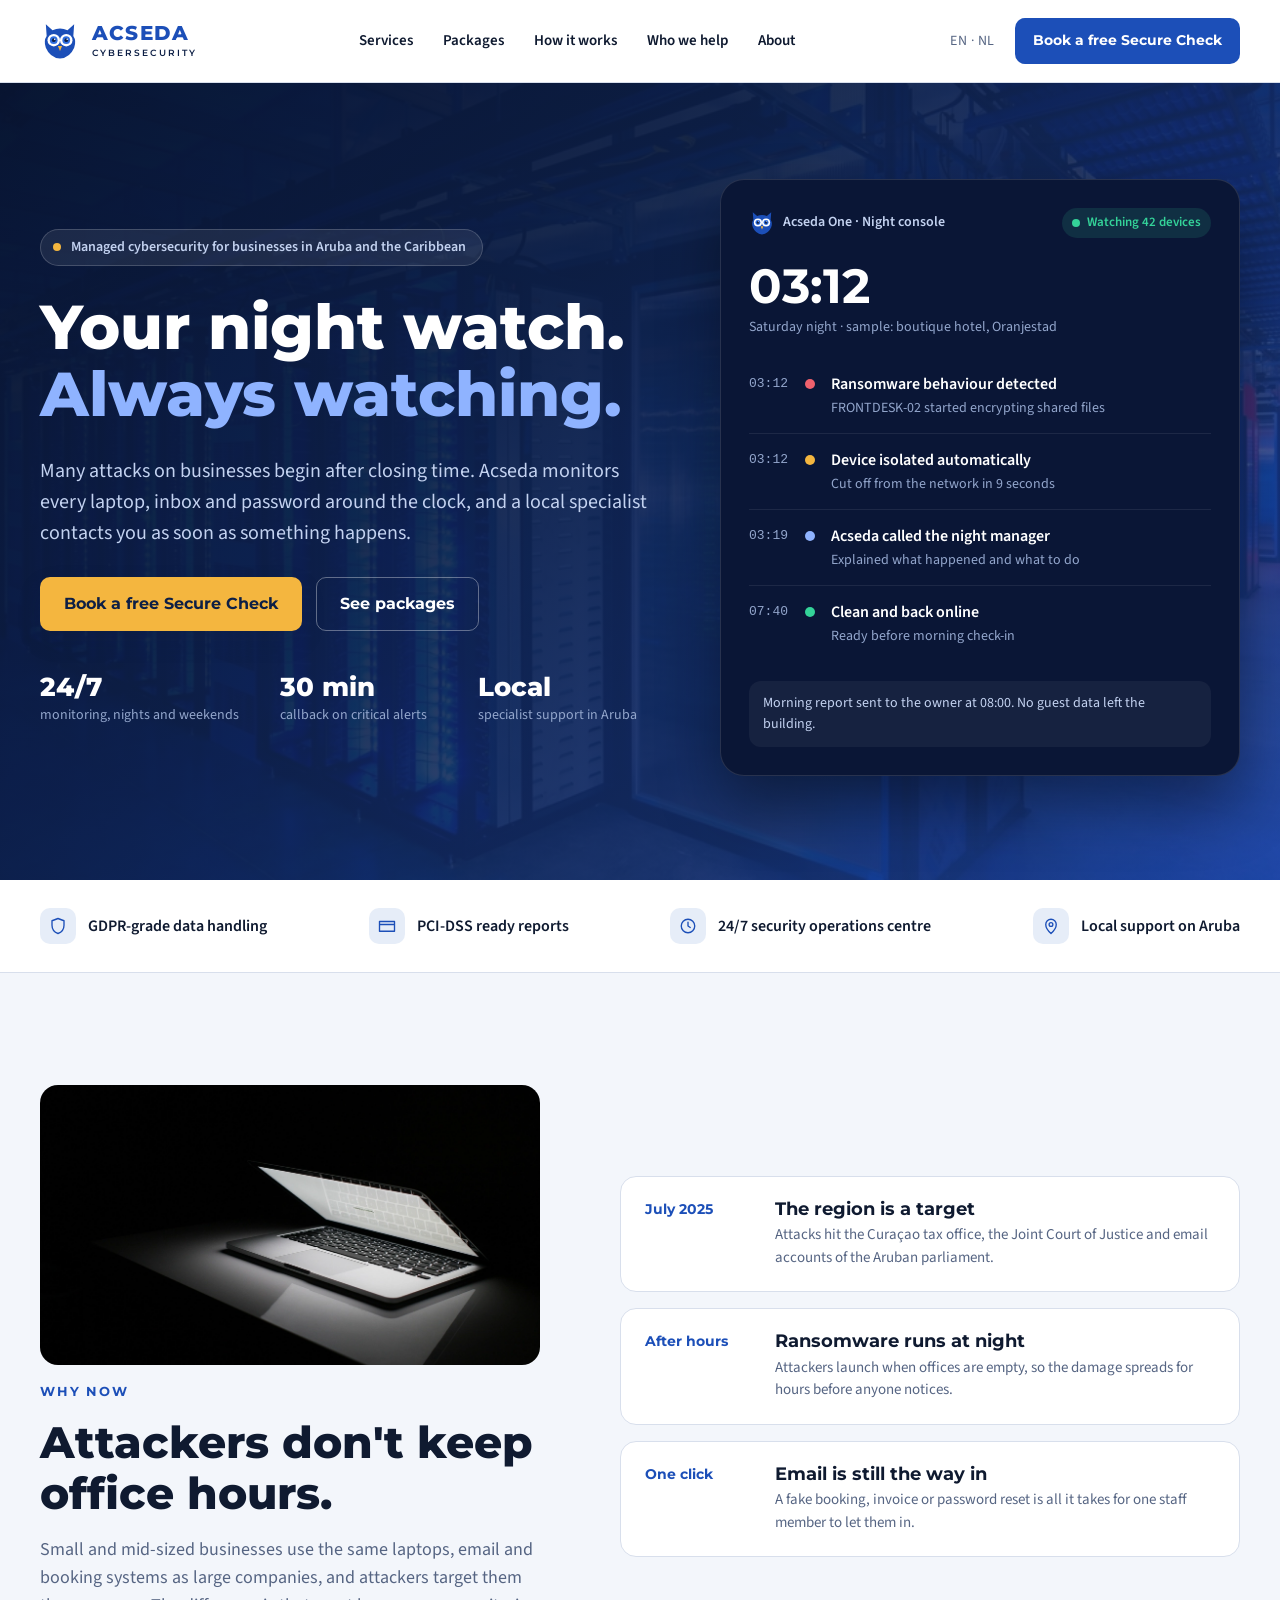
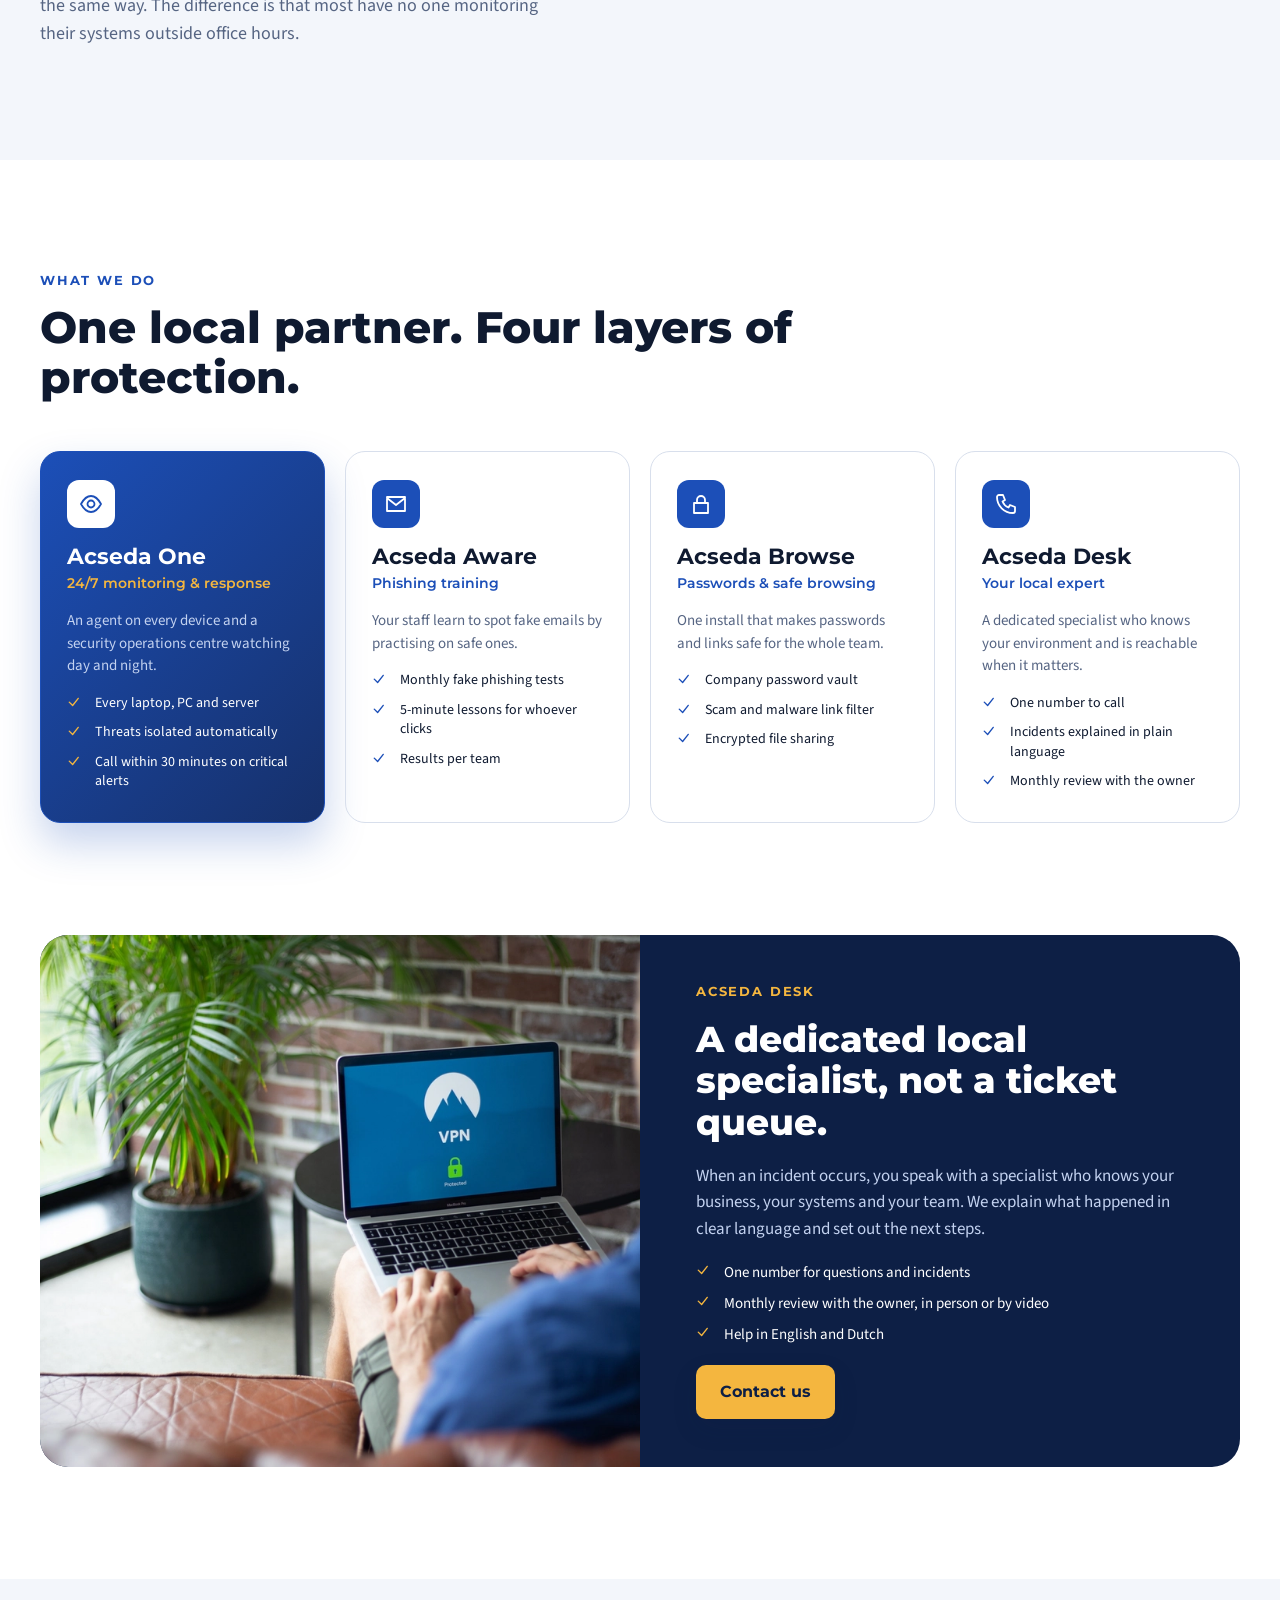
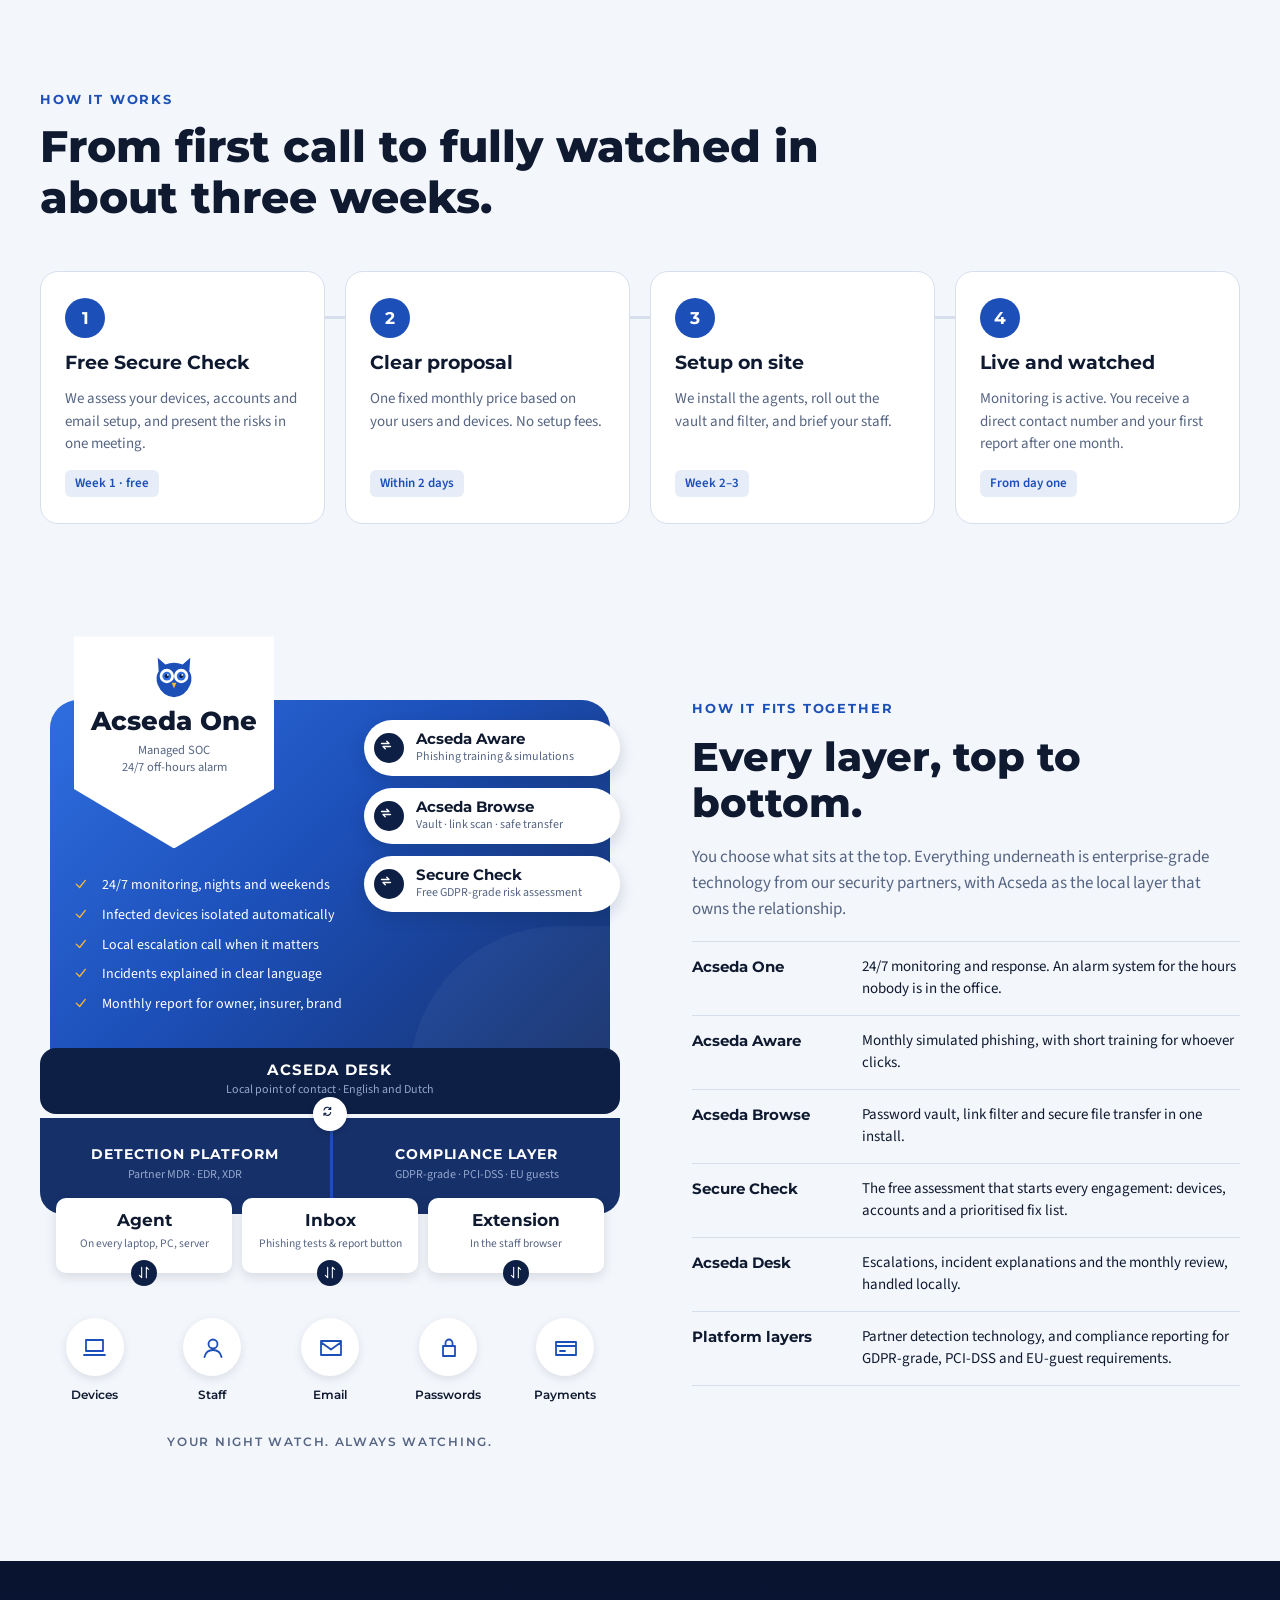
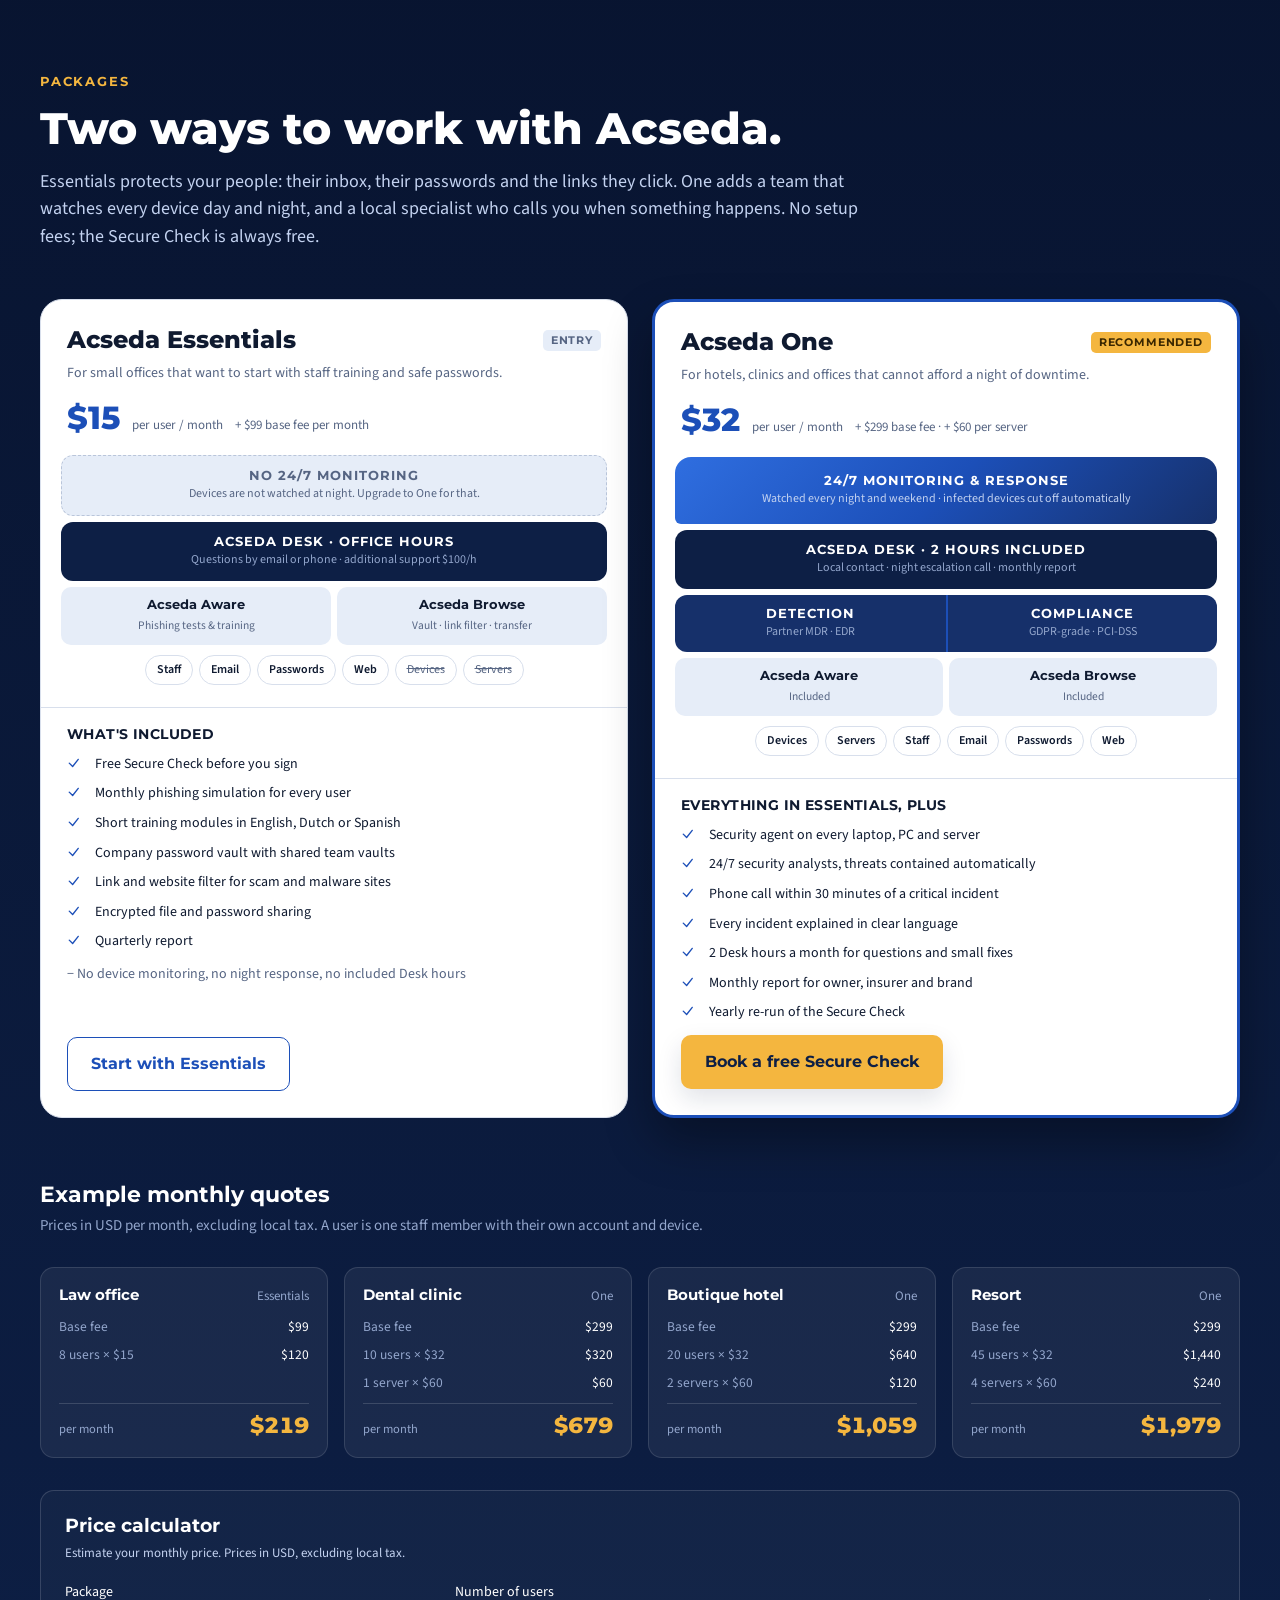
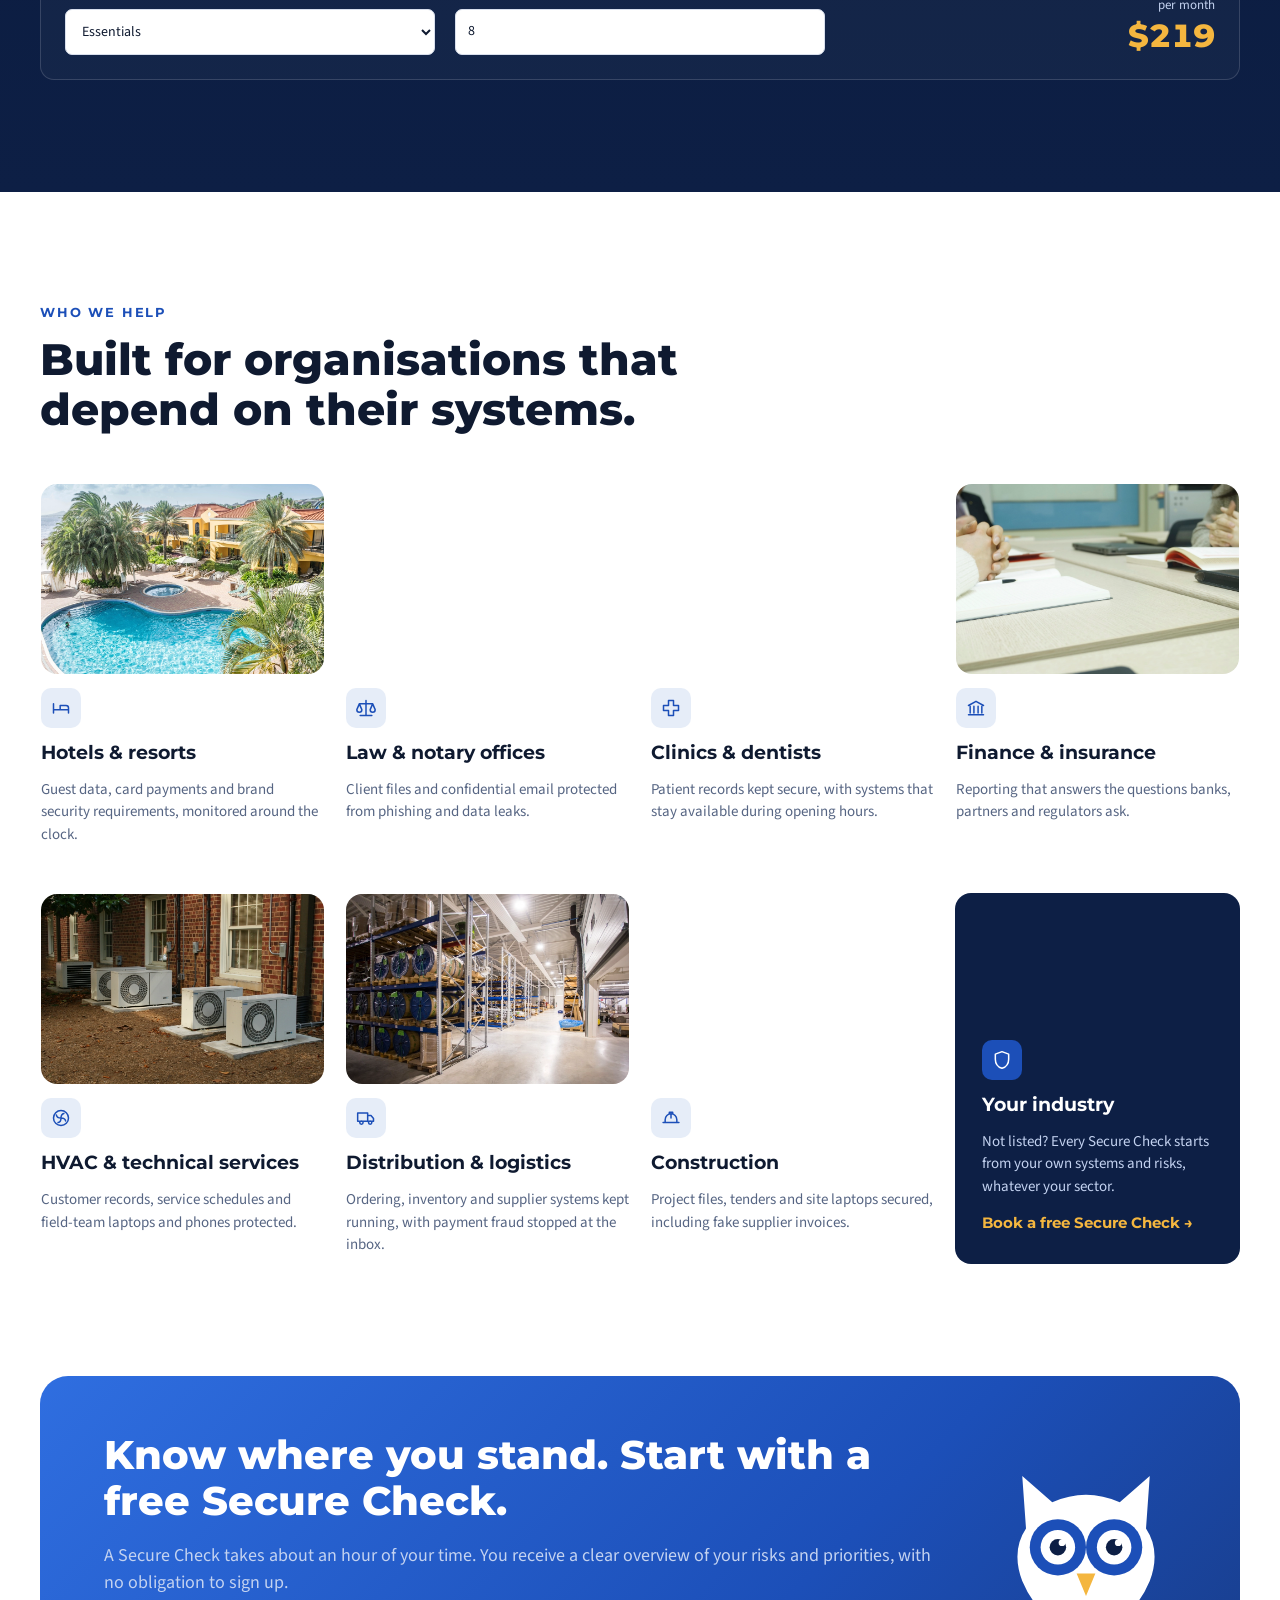
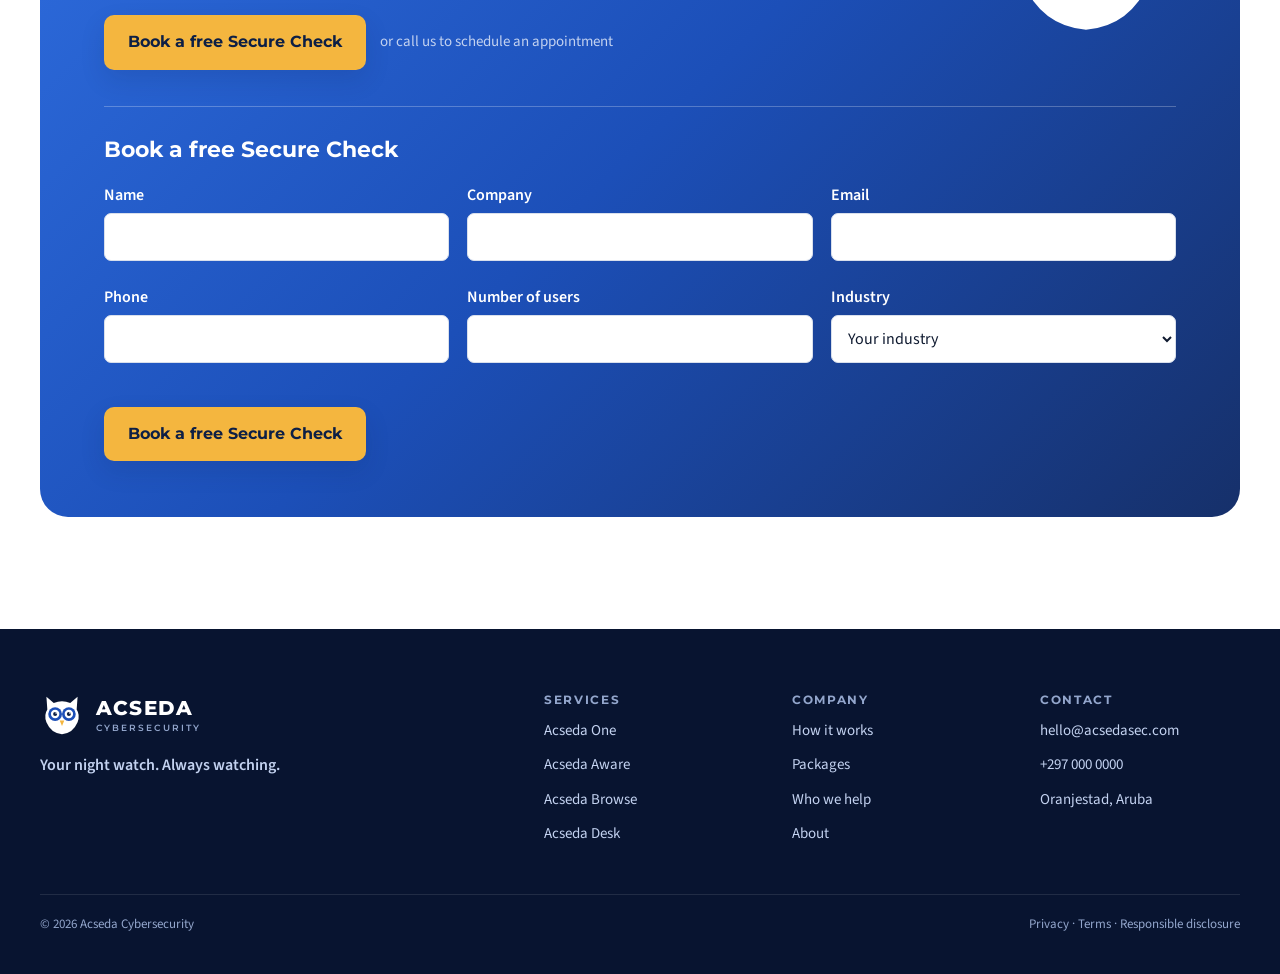
==== index.html @ a9b4935e "feat: Acseda Cybersecurity landing page Static, responsive landing page built from the FigCraft desi" ====
<!doctype html>
<html lang="en"><head><meta charset="utf-8"><meta name="viewport" content="width=device-width, initial-scale=1">
<title>Acseda Cybersecurity — Your night watch. Always watching.</title>
<meta name="description" content="Managed cybersecurity for businesses in Aruba and the Caribbean. 24/7 monitoring, local specialist support and a free Secure Check.">
<meta property="og:site_name" content="Acseda Cybersecurity"><meta property="og:type" content="website"><meta property="og:locale" content="en_US"><meta property="og:title" content="Acseda Cybersecurity — Your night watch. Always watching."><meta property="og:description" content="Managed cybersecurity for businesses in Aruba and the Caribbean. 24/7 monitoring, local specialist support and a free Secure Check."><meta property="og:image" content="assets/photos/server.jpg"><meta property="og:image:alt" content="Server room monitored around the clock by Acseda Cybersecurity"><meta name="theme-color" content="#0D1F45">
<link rel="icon" type="image/svg+xml" href="assets/favicon.svg"><link rel="preconnect" href="https://fonts.googleapis.com"><link rel="preconnect" href="https://fonts.gstatic.com" crossorigin><link href="https://fonts.googleapis.com/css2?family=Montserrat:wght@500;600;700;800&family=Source+Sans+3:wght@400;500;600;700&display=swap" rel="stylesheet"><link rel="stylesheet" href="css/styles.css"><script src="js/main.js" defer></script></head><body>
<a class="skip-link" href="#main">Skip to content</a>

<header class="site-header">
<div class="container nav-wrap"><a class="logo" href="#home" aria-label="Acseda Cybersecurity home"><svg class="owl " viewBox="0 0 48 48" width="48" height="48" aria-hidden="true"><path d="M7 4 15 11Q24 7 33 11L41 4 40 18Q44 24 41 32Q36 44 24 45Q12 44 7 32Q4 24 8 18Z" fill="#1C4FB8"/><g class="owl-eyes"><circle cx="16.5" cy="23" r="7.5" fill="#FFFFFF"/><circle cx="16.5" cy="23" r="4.6" fill="#2F6EE0"/><g class="pupil"><circle cx="16.5" cy="23" r="2.2" fill="#0D1F45"/><circle cx="17.6" cy="21.8" r=".9" fill="#FFFFFF"/></g><circle cx="31.5" cy="23" r="7.5" fill="#FFFFFF"/><circle cx="31.5" cy="23" r="4.6" fill="#2F6EE0"/><g class="pupil"><circle cx="31.5" cy="23" r="2.2" fill="#0D1F45"/><circle cx="32.6" cy="21.8" r=".9" fill="#FFFFFF"/></g></g><path d="M21.5 30 24 36 26.5 30Z" fill="#F4B63F"/></svg><span><strong>ACSEDA</strong><small>CYBERSECURITY</small></span></a><button class="menu-toggle" aria-expanded="false" aria-controls="navigation" aria-label="Open menu"><span></span><span></span><span></span></button>
<nav id="navigation" aria-label="Main navigation">
<div class="nav-links"><a href="#services">Services</a><a href="#packages">Packages</a><a href="#how-it-works">How it works</a><a href="#who-we-help">Who we help</a><a href="#about">About</a>
</div>
<div class="nav-actions"><span class="languages" aria-label="Languages: English and Dutch">EN · NL</span><a class="button primary" href="#contact">Book a free Secure Check</a>
</div>
</nav>
</div>
</header>
<main id="main">
<section id="home" class="hero">
<div class="hero-backdrop"><img src="assets/photos/server.jpg" alt="Server racks in a secure data centre" width="1440" height="800" fetchpriority="high" decoding="async">
</div>
<div class="container hero-grid">
<div class="hero-copy">
<p class="hero-pill entrance"><span class="status-dot"></span>Managed cybersecurity for businesses in Aruba and the Caribbean
</p>
<h1><span class="entrance">Your night watch.</span><span class="entrance">Always watching.</span>
</h1>
<p class="hero-description entrance">Many attacks on businesses begin after closing time. Acseda monitors every laptop, inbox and password around the clock, and a local specialist contacts you as soon as something happens.
</p>
<div class="hero-buttons entrance"><a class="button primary" href="#contact">Book a free Secure Check</a><a class="button outline" href="#packages">See packages</a>
</div>
<div class="hero-stats entrance">
<div><strong><span data-count="24">24</span>/7</strong><span>monitoring, nights and weekends</span>
</div>
<div><strong><span data-count="30">30</span> min</strong><span>callback on critical alerts</span>
</div>
<div><strong>Local</strong><span>specialist support in Aruba</span>
</div>
</div>
</div>
<aside class="night-console entrance" aria-label="Sample overnight security incident">
<div class="console-header"><span><svg class="owl cursor-owl" viewBox="0 0 48 48" width="48" height="48" aria-hidden="true"><path d="M7 4 15 11Q24 7 33 11L41 4 40 18Q44 24 41 32Q36 44 24 45Q12 44 7 32Q4 24 8 18Z" fill="#1C4FB8"/><g class="owl-eyes"><circle cx="16.5" cy="23" r="7.5" fill="#FFFFFF"/><circle cx="16.5" cy="23" r="4.6" fill="#2F6EE0"/><g class="pupil"><circle cx="16.5" cy="23" r="2.2" fill="#0D1F45"/><circle cx="17.6" cy="21.8" r=".9" fill="#FFFFFF"/></g><circle cx="31.5" cy="23" r="7.5" fill="#FFFFFF"/><circle cx="31.5" cy="23" r="4.6" fill="#2F6EE0"/><g class="pupil"><circle cx="31.5" cy="23" r="2.2" fill="#0D1F45"/><circle cx="32.6" cy="21.8" r=".9" fill="#FFFFFF"/></g></g><path d="M21.5 30 24 36 26.5 30Z" fill="#F4B63F"/></svg>Acseda One · Night console</span><span class="watch-status"><i class="status-dot"></i>Watching 42 devices</span>
</div>
<div class="console-clock">03:12
</div>
<p class="console-subtitle">Saturday night · sample: boutique hotel, Oranjestad
</p>
<ol class="timeline">
<li class="event" style="--event-color:#F0616D;--event-index:0"><time>03:12</time><span class="event-dot"></span>
<div><strong>Ransomware behaviour detected</strong>
<p>FRONTDESK-02 started encrypting shared files
</p>
</div>
</li>
<li class="event" style="--event-color:#F4B63F;--event-index:1"><time>03:12</time><span class="event-dot"></span>
<div><strong>Device isolated automatically</strong>
<p>Cut off from the network in 9 seconds
</p>
</div>
</li>
<li class="event" style="--event-color:#8FB3FF;--event-index:2"><time>03:19</time><span class="event-dot"></span>
<div><strong>Acseda called the night manager</strong>
<p>Explained what happened and what to do
</p>
</div>
</li>
<li class="event" style="--event-color:#34D399;--event-index:3"><time>07:40</time><span class="event-dot"></span>
<div><strong>Clean and back online</strong>
<p>Ready before morning check-in
</p>
</div>
</li>
</ol>
<p class="console-footer">Morning report sent to the owner at 08:00. No guest data left the building.
</p>
</aside>
</div>
</section>
<div class="trust-strip">
<div class="container trust-grid stagger">
<div class="reveal"><span class="icon"><svg viewBox="0 0 24 24" width="24" height="24" aria-hidden="true"><path d="M12 2 4 5v6c0 5 3.4 9.4 8 11 4.6-1.6 8-6 8-11V5Z" fill="none" stroke="currentColor" stroke-width="1.8" stroke-linecap="round" stroke-linejoin="round"/></svg></span><span>GDPR-grade data handling</span>
</div>
<div class="reveal"><span class="icon"><svg viewBox="0 0 24 24" width="24" height="24" aria-hidden="true"><path d="M2 6h20v13H2Z M2 10h20" fill="none" stroke="currentColor" stroke-width="1.8" stroke-linecap="round" stroke-linejoin="round"/></svg></span><span>PCI-DSS ready reports</span>
</div>
<div class="reveal"><span class="icon"><svg viewBox="0 0 24 24" width="24" height="24" aria-hidden="true"><path d="M12 3a9 9 0 1 0 0 18 9 9 0 1 0 0-18Z M12 7v5l3 2" fill="none" stroke="currentColor" stroke-width="1.8" stroke-linecap="round" stroke-linejoin="round"/></svg></span><span>24/7 security operations centre</span>
</div>
<div class="reveal"><span class="icon"><svg viewBox="0 0 24 24" width="24" height="24" aria-hidden="true"><path d="M12 22s7-6.3 7-12a7 7 0 0 0-14 0c0 5.7 7 12 7 12Z M12 7.5a2.5 2.5 0 1 0 0 5 2.5 2.5 0 1 0 0-5Z" fill="none" stroke="currentColor" stroke-width="1.8" stroke-linecap="round" stroke-linejoin="round"/></svg></span><span>Local support on Aruba</span>
</div>
</div>
</div>
<section id="about" class="section tinted">
<div class="container why-grid">
<div class="why-copy reveal"><img src="assets/photos/laptopdark.jpg" alt="An open laptop illuminated against a dark background" width="560" height="280" loading="lazy" decoding="async">
<header class="section-heading reveal">
<p class="eyebrow">Why now
</p>
<h2>Attackers don&#x27;t keep office hours.
</h2>
<p class="">Small and mid-sized businesses use the same laptops, email and booking systems as large companies, and attackers target them the same way. The difference is that most have no one monitoring their systems outside office hours.
</p>
</header>
</div>
<div class="why-cards stagger">
<article class="why-card reveal"><span>July 2025</span>
<div>
<h3>The region is a target
</h3>
<p class="">Attacks hit the Curaçao tax office, the Joint Court of Justice and email accounts of the Aruban parliament.
</p>
</div>
</article>
<article class="why-card reveal"><span>After hours</span>
<div>
<h3>Ransomware runs at night
</h3>
<p class="">Attackers launch when offices are empty, so the damage spreads for hours before anyone notices.
</p>
</div>
</article>
<article class="why-card reveal"><span>One click</span>
<div>
<h3>Email is still the way in
</h3>
<p class="">A fake booking, invoice or password reset is all it takes for one staff member to let them in.
</p>
</div>
</article>
</div>
</div>
</section>
<section id="services" class="section">
<div class="container">
<header class="section-heading reveal">
<p class="eyebrow">What we do
</p>
<h2>One local partner. Four layers of protection.
</h2>
</header>
<div class="service-grid stagger">
<article class="service-card interactive-card reveal featured"><span class="icon"><svg viewBox="0 0 24 24" width="24" height="24" aria-hidden="true"><path d="M2 12C5 6.5 8.5 4 12 4s7 2.5 10 8c-3 5.5-6.5 8-10 8S5 17.5 2 12Z M12 8.5a3.5 3.5 0 1 0 0 7 3.5 3.5 0 1 0 0-7Z" fill="none" stroke="currentColor" stroke-width="1.8" stroke-linecap="round" stroke-linejoin="round"/></svg></span>
<div>
<h3>Acseda One
</h3>
<h4>24/7 monitoring &amp; response
</h4>
</div>
<p class="">An agent on every device and a security operations centre watching day and night.
</p>
<ul class="checks">
<li><svg viewBox="0 0 24 24" width="24" height="24" aria-hidden="true"><path d="M3 9.5 7.5 14 15 4.5" fill="none" stroke="currentColor" stroke-width="1.8" stroke-linecap="round" stroke-linejoin="round"/></svg><span>Every laptop, PC and server</span>
</li>
<li><svg viewBox="0 0 24 24" width="24" height="24" aria-hidden="true"><path d="M3 9.5 7.5 14 15 4.5" fill="none" stroke="currentColor" stroke-width="1.8" stroke-linecap="round" stroke-linejoin="round"/></svg><span>Threats isolated automatically</span>
</li>
<li><svg viewBox="0 0 24 24" width="24" height="24" aria-hidden="true"><path d="M3 9.5 7.5 14 15 4.5" fill="none" stroke="currentColor" stroke-width="1.8" stroke-linecap="round" stroke-linejoin="round"/></svg><span>Call within 30 minutes on critical alerts</span>
</li>
</ul>
</article>
<article class="service-card interactive-card reveal "><span class="icon"><svg viewBox="0 0 24 24" width="24" height="24" aria-hidden="true"><path d="M3 5h18v14H3Z M3 6l9 7 9-7" fill="none" stroke="currentColor" stroke-width="1.8" stroke-linecap="round" stroke-linejoin="round"/></svg></span>
<div>
<h3>Acseda Aware
</h3>
<h4>Phishing training
</h4>
</div>
<p class="">Your staff learn to spot fake emails by practising on safe ones.
</p>
<ul class="checks">
<li><svg viewBox="0 0 24 24" width="24" height="24" aria-hidden="true"><path d="M3 9.5 7.5 14 15 4.5" fill="none" stroke="currentColor" stroke-width="1.8" stroke-linecap="round" stroke-linejoin="round"/></svg><span>Monthly fake phishing tests</span>
</li>
<li><svg viewBox="0 0 24 24" width="24" height="24" aria-hidden="true"><path d="M3 9.5 7.5 14 15 4.5" fill="none" stroke="currentColor" stroke-width="1.8" stroke-linecap="round" stroke-linejoin="round"/></svg><span>5-minute lessons for whoever clicks</span>
</li>
<li><svg viewBox="0 0 24 24" width="24" height="24" aria-hidden="true"><path d="M3 9.5 7.5 14 15 4.5" fill="none" stroke="currentColor" stroke-width="1.8" stroke-linecap="round" stroke-linejoin="round"/></svg><span>Results per team</span>
</li>
</ul>
</article>
<article class="service-card interactive-card reveal "><span class="icon"><svg viewBox="0 0 24 24" width="24" height="24" aria-hidden="true"><path d="M5 11h14v10H5Z M8 11V8a4 4 0 0 1 8 0v3" fill="none" stroke="currentColor" stroke-width="1.8" stroke-linecap="round" stroke-linejoin="round"/></svg></span>
<div>
<h3>Acseda Browse
</h3>
<h4>Passwords &amp; safe browsing
</h4>
</div>
<p class="">One install that makes passwords and links safe for the whole team.
</p>
<ul class="checks">
<li><svg viewBox="0 0 24 24" width="24" height="24" aria-hidden="true"><path d="M3 9.5 7.5 14 15 4.5" fill="none" stroke="currentColor" stroke-width="1.8" stroke-linecap="round" stroke-linejoin="round"/></svg><span>Company password vault</span>
</li>
<li><svg viewBox="0 0 24 24" width="24" height="24" aria-hidden="true"><path d="M3 9.5 7.5 14 15 4.5" fill="none" stroke="currentColor" stroke-width="1.8" stroke-linecap="round" stroke-linejoin="round"/></svg><span>Scam and malware link filter</span>
</li>
<li><svg viewBox="0 0 24 24" width="24" height="24" aria-hidden="true"><path d="M3 9.5 7.5 14 15 4.5" fill="none" stroke="currentColor" stroke-width="1.8" stroke-linecap="round" stroke-linejoin="round"/></svg><span>Encrypted file sharing</span>
</li>
</ul>
</article>
<article class="service-card interactive-card reveal "><span class="icon"><svg viewBox="0 0 24 24" width="24" height="24" aria-hidden="true"><path d="M5 3h4l2 5-2.5 1.5a11 11 0 0 0 6 6L16 13l5 2v4a2 2 0 0 1-2 2A16 16 0 0 1 3 5a2 2 0 0 1 2-2Z" fill="none" stroke="currentColor" stroke-width="1.8" stroke-linecap="round" stroke-linejoin="round"/></svg></span>
<div>
<h3>Acseda Desk
</h3>
<h4>Your local expert
</h4>
</div>
<p class="">A dedicated specialist who knows your environment and is reachable when it matters.
</p>
<ul class="checks">
<li><svg viewBox="0 0 24 24" width="24" height="24" aria-hidden="true"><path d="M3 9.5 7.5 14 15 4.5" fill="none" stroke="currentColor" stroke-width="1.8" stroke-linecap="round" stroke-linejoin="round"/></svg><span>One number to call</span>
</li>
<li><svg viewBox="0 0 24 24" width="24" height="24" aria-hidden="true"><path d="M3 9.5 7.5 14 15 4.5" fill="none" stroke="currentColor" stroke-width="1.8" stroke-linecap="round" stroke-linejoin="round"/></svg><span>Incidents explained in plain language</span>
</li>
<li><svg viewBox="0 0 24 24" width="24" height="24" aria-hidden="true"><path d="M3 9.5 7.5 14 15 4.5" fill="none" stroke="currentColor" stroke-width="1.8" stroke-linecap="round" stroke-linejoin="round"/></svg><span>Monthly review with the owner</span>
</li>
</ul>
</article>
</div>
</div>
</section>
<section class="desk-section">
<div class="container">
<div class="desk-card reveal"><img src="assets/photos/encrypt.jpg" alt="A specialist working on a laptop with an encrypted connection" width="600" height="480" loading="lazy" decoding="async">
<div class="desk-copy">
<header class="section-heading reveal">
<p class="eyebrow">Acseda Desk
</p>
<h2>A dedicated local specialist, not a ticket queue.
</h2>
<p class="">When an incident occurs, you speak with a specialist who knows your business, your systems and your team. We explain what happened in clear language and set out the next steps.
</p>
</header>
<ul class="checks">
<li><svg viewBox="0 0 24 24" width="24" height="24" aria-hidden="true"><path d="M3 9.5 7.5 14 15 4.5" fill="none" stroke="currentColor" stroke-width="1.8" stroke-linecap="round" stroke-linejoin="round"/></svg><span>One number for questions and incidents</span>
</li>
<li><svg viewBox="0 0 24 24" width="24" height="24" aria-hidden="true"><path d="M3 9.5 7.5 14 15 4.5" fill="none" stroke="currentColor" stroke-width="1.8" stroke-linecap="round" stroke-linejoin="round"/></svg><span>Monthly review with the owner, in person or by video</span>
</li>
<li><svg viewBox="0 0 24 24" width="24" height="24" aria-hidden="true"><path d="M3 9.5 7.5 14 15 4.5" fill="none" stroke="currentColor" stroke-width="1.8" stroke-linecap="round" stroke-linejoin="round"/></svg><span>Help in English and Dutch</span>
</li>
</ul><a class="button primary" href="#contact">Contact us</a>
</div>
</div>
</div>
</section>
<section id="how-it-works" class="section tinted">
<div class="container">
<header class="section-heading reveal">
<p class="eyebrow">How it works
</p>
<h2>From first call to fully watched in about three weeks.
</h2>
</header>
<div class="steps-wrap">
<div class="step-progress" aria-hidden="true"><span></span>
</div>
<ol class="steps stagger">
<li class="step reveal"><span class="step-number">1</span>
<h3>Free Secure Check
</h3>
<p class="">We assess your devices, accounts and email setup, and present the risks in one meeting.
</p><span class="step-when">Week 1  ·  free</span>
</li>
<li class="step reveal"><span class="step-number">2</span>
<h3>Clear proposal
</h3>
<p class="">One fixed monthly price based on your users and devices. No setup fees.
</p><span class="step-when">Within 2 days</span>
</li>
<li class="step reveal"><span class="step-number">3</span>
<h3>Setup on site
</h3>
<p class="">We install the agents, roll out the vault and filter, and brief your staff.
</p><span class="step-when">Week 2–3</span>
</li>
<li class="step reveal"><span class="step-number">4</span>
<h3>Live and watched
</h3>
<p class="">Monitoring is active. You receive a direct contact number and your first report after one month.
</p><span class="step-when">From day one</span>
</li>
</ol>
</div>
</div>
</section>
<section id="stack" class="section tinted stack-section">
<div class="container stack-grid">
<div class="stack reveal" aria-label="Acseda service stack diagram">
<div class="stack-one stack-part" data-layer="one" tabindex="0" style="--build:4">
<div class="shield"><svg class="owl " viewBox="0 0 48 48" width="48" height="48" aria-hidden="true"><path d="M7 4 15 11Q24 7 33 11L41 4 40 18Q44 24 41 32Q36 44 24 45Q12 44 7 32Q4 24 8 18Z" fill="#1C4FB8"/><g class="owl-eyes"><circle cx="16.5" cy="23" r="7.5" fill="#FFFFFF"/><circle cx="16.5" cy="23" r="4.6" fill="#2F6EE0"/><g class="pupil"><circle cx="16.5" cy="23" r="2.2" fill="#0D1F45"/><circle cx="17.6" cy="21.8" r=".9" fill="#FFFFFF"/></g><circle cx="31.5" cy="23" r="7.5" fill="#FFFFFF"/><circle cx="31.5" cy="23" r="4.6" fill="#2F6EE0"/><g class="pupil"><circle cx="31.5" cy="23" r="2.2" fill="#0D1F45"/><circle cx="32.6" cy="21.8" r=".9" fill="#FFFFFF"/></g></g><path d="M21.5 30 24 36 26.5 30Z" fill="#F4B63F"/></svg>
<h3>Acseda One
</h3>
<p>Managed SOC<br>24/7 off-hours alarm
</p>
</div>
<ul class="checks">
<li><svg viewBox="0 0 24 24" width="24" height="24" aria-hidden="true"><path d="M3 9.5 7.5 14 15 4.5" fill="none" stroke="currentColor" stroke-width="1.8" stroke-linecap="round" stroke-linejoin="round"/></svg><span>24/7 monitoring, nights and weekends</span>
</li>
<li><svg viewBox="0 0 24 24" width="24" height="24" aria-hidden="true"><path d="M3 9.5 7.5 14 15 4.5" fill="none" stroke="currentColor" stroke-width="1.8" stroke-linecap="round" stroke-linejoin="round"/></svg><span>Infected devices isolated automatically</span>
</li>
<li><svg viewBox="0 0 24 24" width="24" height="24" aria-hidden="true"><path d="M3 9.5 7.5 14 15 4.5" fill="none" stroke="currentColor" stroke-width="1.8" stroke-linecap="round" stroke-linejoin="round"/></svg><span>Local escalation call when it matters</span>
</li>
<li><svg viewBox="0 0 24 24" width="24" height="24" aria-hidden="true"><path d="M3 9.5 7.5 14 15 4.5" fill="none" stroke="currentColor" stroke-width="1.8" stroke-linecap="round" stroke-linejoin="round"/></svg><span>Incidents explained in clear language</span>
</li>
<li><svg viewBox="0 0 24 24" width="24" height="24" aria-hidden="true"><path d="M3 9.5 7.5 14 15 4.5" fill="none" stroke="currentColor" stroke-width="1.8" stroke-linecap="round" stroke-linejoin="round"/></svg><span>Monthly report for owner, insurer, brand</span>
</li>
</ul>
</div>
<div class="stack-pills">
<div class="stack-pill stack-part" tabindex="0" data-layer="aware" style="--build:5"><span class="link-icon"><svg viewBox="0 0 24 24" width="24" height="24" aria-hidden="true"><path d="M2 6h10l-3-3M14 10H4l3 3" fill="none" stroke="currentColor" stroke-width="1.8" stroke-linecap="round" stroke-linejoin="round"/></svg></span>
<div>
<h4>Acseda Aware
</h4>
<p>Phishing training &amp; simulations
</p>
</div>
</div>
<div class="stack-pill stack-part" tabindex="0" data-layer="browse" style="--build:6"><span class="link-icon"><svg viewBox="0 0 24 24" width="24" height="24" aria-hidden="true"><path d="M2 6h10l-3-3M14 10H4l3 3" fill="none" stroke="currentColor" stroke-width="1.8" stroke-linecap="round" stroke-linejoin="round"/></svg></span>
<div>
<h4>Acseda Browse
</h4>
<p>Vault · link scan · safe transfer
</p>
</div>
</div>
<div class="stack-pill stack-part" tabindex="0" data-layer="check" style="--build:7"><span class="link-icon"><svg viewBox="0 0 24 24" width="24" height="24" aria-hidden="true"><path d="M2 6h10l-3-3M14 10H4l3 3" fill="none" stroke="currentColor" stroke-width="1.8" stroke-linecap="round" stroke-linejoin="round"/></svg></span>
<div>
<h4>Secure Check
</h4>
<p>Free GDPR-grade risk assessment
</p>
</div>
</div>
</div>
<div class="stack-desk stack-part" tabindex="0" data-layer="desk" style="--build:3">
<h3>ACSEDA DESK
</h3>
<p>Local point of contact · English and Dutch
</p><span class="hub"><svg viewBox="0 0 24 24" width="24" height="24" aria-hidden="true"><path d="M3 6a5 5 0 0 1 9-2l1 1M13 10a5 5 0 0 1-9 2l-1-1M13 2v3h-3M3 14v-3h3" fill="none" stroke="currentColor" stroke-width="1.8" stroke-linecap="round" stroke-linejoin="round"/></svg></span>
</div>
<div class="stack-platform stack-part" tabindex="0" data-layer="platform" style="--build:2">
<div>
<h4>DETECTION PLATFORM
</h4>
<p>Partner MDR · EDR, XDR
</p>
</div>
<div>
<h4>COMPLIANCE LAYER
</h4>
<p>GDPR-grade · PCI-DSS · EU guests
</p>
</div>
</div>
<div class="sensors stack-part" style="--build:1">
<div class="sensor">
<h4>Agent
</h4>
<p>On every laptop, PC, server
</p><span class="sensor-arrow"><svg viewBox="0 0 24 24" width="24" height="24" aria-hidden="true"><path d="M8 2v18l-4-4M16 20V2l4 4" fill="none" stroke="currentColor" stroke-width="1.8" stroke-linecap="round" stroke-linejoin="round"/></svg></span>
</div>
<div class="sensor">
<h4>Inbox
</h4>
<p>Phishing tests &amp; report button
</p><span class="sensor-arrow"><svg viewBox="0 0 24 24" width="24" height="24" aria-hidden="true"><path d="M8 2v18l-4-4M16 20V2l4 4" fill="none" stroke="currentColor" stroke-width="1.8" stroke-linecap="round" stroke-linejoin="round"/></svg></span>
</div>
<div class="sensor">
<h4>Extension
</h4>
<p>In the staff browser
</p><span class="sensor-arrow"><svg viewBox="0 0 24 24" width="24" height="24" aria-hidden="true"><path d="M8 2v18l-4-4M16 20V2l4 4" fill="none" stroke="currentColor" stroke-width="1.8" stroke-linecap="round" stroke-linejoin="round"/></svg></span>
</div>
</div>
<div class="surfaces stack-part" style="--build:0">
<div><span><svg viewBox="0 0 24 24" width="24" height="24" aria-hidden="true"><path d="M3 5h17v11H3Z M1 20h21" fill="none" stroke="currentColor" stroke-width="1.8" stroke-linecap="round" stroke-linejoin="round"/></svg></span><b>Devices</b>
</div>
<div><span><svg viewBox="0 0 24 24" width="24" height="24" aria-hidden="true"><path d="M13 4.5a4.5 4.5 0 1 0 0 9 4.5 4.5 0 1 0 0-9Z M4.5 22c1-4.5 4.4-7 8.5-7s7.5 2.5 8.5 7" fill="none" stroke="currentColor" stroke-width="1.8" stroke-linecap="round" stroke-linejoin="round"/></svg></span><b>Staff</b>
</div>
<div><span><svg viewBox="0 0 24 24" width="24" height="24" aria-hidden="true"><path d="M3 6h20v14H3Z M4 8l9 6.5L22 8" fill="none" stroke="currentColor" stroke-width="1.8" stroke-linecap="round" stroke-linejoin="round"/></svg></span><b>Email</b>
</div>
<div><span><svg viewBox="0 0 24 24" width="24" height="24" aria-hidden="true"><path d="M7 11h12v10H7Z M9.5 11V8a3.5 3.5 0 0 1 7 0v3" fill="none" stroke="currentColor" stroke-width="1.8" stroke-linecap="round" stroke-linejoin="round"/></svg></span><b>Passwords</b>
</div>
<div><span><svg viewBox="0 0 24 24" width="24" height="24" aria-hidden="true"><path d="M3 7h20v13H3Z M3 11h20 M7 16h5" fill="none" stroke="currentColor" stroke-width="1.8" stroke-linecap="round" stroke-linejoin="round"/></svg></span><b>Payments</b>
</div>
</div>
<p class="stack-slogan">YOUR NIGHT WATCH. ALWAYS WATCHING.
</p>
</div>
<div class="legend">
<header class="section-heading reveal">
<p class="eyebrow">How it fits together
</p>
<h2>Every layer, top to bottom.
</h2>
<p class="">You choose what sits at the top. Everything underneath is enterprise-grade technology from our security partners, with Acseda as the local layer that owns the relationship.
</p>
</header>
<dl class="legend-rows">
<div tabindex="0" data-layer="one" class="legend-row reveal">
<dt>Acseda One
</dt>
<dd>24/7 monitoring and response. An alarm system for the hours nobody is in the office.
</dd>
</div>
<div tabindex="0" data-layer="aware" class="legend-row reveal">
<dt>Acseda Aware
</dt>
<dd>Monthly simulated phishing, with short training for whoever clicks.
</dd>
</div>
<div tabindex="0" data-layer="browse" class="legend-row reveal">
<dt>Acseda Browse
</dt>
<dd>Password vault, link filter and secure file transfer in one install.
</dd>
</div>
<div tabindex="0" data-layer="check" class="legend-row reveal">
<dt>Secure Check
</dt>
<dd>The free assessment that starts every engagement: devices, accounts and a prioritised fix list.
</dd>
</div>
<div tabindex="0" data-layer="desk" class="legend-row reveal">
<dt>Acseda Desk
</dt>
<dd>Escalations, incident explanations and the monthly review, handled locally.
</dd>
</div>
<div tabindex="0" data-layer="platform" class="legend-row reveal">
<dt>Platform layers
</dt>
<dd>Partner detection technology, and compliance reporting for GDPR-grade, PCI-DSS and EU-guest requirements.
</dd>
</div>
</dl>
</div>
</div>
</section>
<section id="packages" class="section packages">
<div class="container">
<header class="section-heading reveal">
<p class="eyebrow">Packages
</p>
<h2>Two ways to work with Acseda.
</h2>
<p class="">Essentials protects your people: their inbox, their passwords and the links they click. One adds a team that watches every device day and night, and a local specialist who calls you when something happens. No setup fees; the Secure Check is always free.
</p>
</header>
<div class="package-tabs" role="group" aria-label="Choose package"><button type="button" aria-pressed="true" data-package="essentials" aria-controls="package-essentials">Essentials</button><button type="button" aria-pressed="false" data-package="one" aria-controls="package-one">One</button>
</div>
<div class="package-grid stagger">
<article id="package-essentials" class="package-card interactive-card reveal " data-package-card="essentials">
<div class="package-head">
<div>
<h3>Acseda Essentials
</h3><span class="badge quiet">Entry</span>
</div>
<p class="">For small offices that want to start with staff training and safe passwords.
</p>
<div class="cost"><strong>$<span data-count="15">15</span></strong><span>per user / month</span><span>+ $99 base fee per month</span>
</div>
</div>
<div class="mini-stack">
<div class="lay off">
<h4>No 24/7 monitoring
</h4>
<p class="">Devices are not watched at night. Upgrade to One for that.
</p>
</div>
<div class="lay desk">
<h4>Acseda Desk · office hours
</h4>
<p class="">Questions by email or phone · additional support $100/h
</p>
</div>
<div class="mini-services">
<div><b>Acseda Aware</b><span>Phishing tests & training</span>
</div>
<div><b>Acseda Browse</b><span>Vault · link filter · transfer</span>
</div>
</div>
<div class="chips"><span class="chip ">Staff</span><span class="chip ">Email</span><span class="chip ">Passwords</span><span class="chip ">Web</span><span class="chip dim">Devices</span><span class="chip dim">Servers</span>
</div>
</div>
<div class="included">
<h4>WHAT'S INCLUDED
</h4>
<ul class="checks">
<li><svg viewBox="0 0 24 24" width="24" height="24" aria-hidden="true"><path d="M3 9.5 7.5 14 15 4.5" fill="none" stroke="currentColor" stroke-width="1.8" stroke-linecap="round" stroke-linejoin="round"/></svg><span>Free Secure Check before you sign</span>
</li>
<li><svg viewBox="0 0 24 24" width="24" height="24" aria-hidden="true"><path d="M3 9.5 7.5 14 15 4.5" fill="none" stroke="currentColor" stroke-width="1.8" stroke-linecap="round" stroke-linejoin="round"/></svg><span>Monthly phishing simulation for every user</span>
</li>
<li><svg viewBox="0 0 24 24" width="24" height="24" aria-hidden="true"><path d="M3 9.5 7.5 14 15 4.5" fill="none" stroke="currentColor" stroke-width="1.8" stroke-linecap="round" stroke-linejoin="round"/></svg><span>Short training modules in English, Dutch or Spanish</span>
</li>
<li><svg viewBox="0 0 24 24" width="24" height="24" aria-hidden="true"><path d="M3 9.5 7.5 14 15 4.5" fill="none" stroke="currentColor" stroke-width="1.8" stroke-linecap="round" stroke-linejoin="round"/></svg><span>Company password vault with shared team vaults</span>
</li>
<li><svg viewBox="0 0 24 24" width="24" height="24" aria-hidden="true"><path d="M3 9.5 7.5 14 15 4.5" fill="none" stroke="currentColor" stroke-width="1.8" stroke-linecap="round" stroke-linejoin="round"/></svg><span>Link and website filter for scam and malware sites</span>
</li>
<li><svg viewBox="0 0 24 24" width="24" height="24" aria-hidden="true"><path d="M3 9.5 7.5 14 15 4.5" fill="none" stroke="currentColor" stroke-width="1.8" stroke-linecap="round" stroke-linejoin="round"/></svg><span>Encrypted file and password sharing</span>
</li>
<li><svg viewBox="0 0 24 24" width="24" height="24" aria-hidden="true"><path d="M3 9.5 7.5 14 15 4.5" fill="none" stroke="currentColor" stroke-width="1.8" stroke-linecap="round" stroke-linejoin="round"/></svg><span>Quarterly report</span>
</li>
</ul>
<p class="excluded">− No device monitoring, no night response, no included Desk hours
</p><a class="button outline-blue" href="#contact">Start with Essentials</a>
</div>
</article>
<article id="package-one" class="package-card interactive-card reveal recommended" data-package-card="one">
<div class="package-head">
<div>
<h3>Acseda One
</h3><span class="badge ">Recommended</span>
</div>
<p class="">For hotels, clinics and offices that cannot afford a night of downtime.
</p>
<div class="cost"><strong>$<span data-count="32">32</span></strong><span>per user / month</span><span>+ $299 base fee  ·  + $60 per server</span>
</div>
</div>
<div class="mini-stack">
<div class="lay watch">
<h4>24/7 monitoring &amp; response
</h4>
<p class="">Watched every night and weekend · infected devices cut off automatically
</p>
</div>
<div class="lay desk">
<h4>Acseda Desk · 2 hours included
</h4>
<p class="">Local contact · night escalation call · monthly report
</p>
</div>
<div class="lay mini-platform">
<div>
<h4>DETECTION
</h4>
<p>Partner MDR · EDR
</p>
</div>
<div>
<h4>COMPLIANCE
</h4>
<p>GDPR-grade · PCI-DSS
</p>
</div>
</div>
<div class="mini-services">
<div><b>Acseda Aware</b><span>Included</span>
</div>
<div><b>Acseda Browse</b><span>Included</span>
</div>
</div>
<div class="chips"><span class="chip ">Devices</span><span class="chip ">Servers</span><span class="chip ">Staff</span><span class="chip ">Email</span><span class="chip ">Passwords</span><span class="chip ">Web</span>
</div>
</div>
<div class="included">
<h4>EVERYTHING IN ESSENTIALS, PLUS
</h4>
<ul class="checks">
<li><svg viewBox="0 0 24 24" width="24" height="24" aria-hidden="true"><path d="M3 9.5 7.5 14 15 4.5" fill="none" stroke="currentColor" stroke-width="1.8" stroke-linecap="round" stroke-linejoin="round"/></svg><span>Security agent on every laptop, PC and server</span>
</li>
<li><svg viewBox="0 0 24 24" width="24" height="24" aria-hidden="true"><path d="M3 9.5 7.5 14 15 4.5" fill="none" stroke="currentColor" stroke-width="1.8" stroke-linecap="round" stroke-linejoin="round"/></svg><span>24/7 security analysts, threats contained automatically</span>
</li>
<li><svg viewBox="0 0 24 24" width="24" height="24" aria-hidden="true"><path d="M3 9.5 7.5 14 15 4.5" fill="none" stroke="currentColor" stroke-width="1.8" stroke-linecap="round" stroke-linejoin="round"/></svg><span>Phone call within 30 minutes of a critical incident</span>
</li>
<li><svg viewBox="0 0 24 24" width="24" height="24" aria-hidden="true"><path d="M3 9.5 7.5 14 15 4.5" fill="none" stroke="currentColor" stroke-width="1.8" stroke-linecap="round" stroke-linejoin="round"/></svg><span>Every incident explained in clear language</span>
</li>
<li><svg viewBox="0 0 24 24" width="24" height="24" aria-hidden="true"><path d="M3 9.5 7.5 14 15 4.5" fill="none" stroke="currentColor" stroke-width="1.8" stroke-linecap="round" stroke-linejoin="round"/></svg><span>2 Desk hours a month for questions and small fixes</span>
</li>
<li><svg viewBox="0 0 24 24" width="24" height="24" aria-hidden="true"><path d="M3 9.5 7.5 14 15 4.5" fill="none" stroke="currentColor" stroke-width="1.8" stroke-linecap="round" stroke-linejoin="round"/></svg><span>Monthly report for owner, insurer and brand</span>
</li>
<li><svg viewBox="0 0 24 24" width="24" height="24" aria-hidden="true"><path d="M3 9.5 7.5 14 15 4.5" fill="none" stroke="currentColor" stroke-width="1.8" stroke-linecap="round" stroke-linejoin="round"/></svg><span>Yearly re-run of the Secure Check</span>
</li>
</ul><a class="button primary" href="#contact">Book a free Secure Check</a>
</div>
</article>
</div>
<header class="quotes-heading reveal">
<h3>Example monthly quotes
</h3>
<p class="">Prices in USD per month, excluding local tax. A user is one staff member with their own account and device.
</p>
</header>
<div class="quotes-grid stagger">
<article class="quote-card interactive-card reveal">
<header>
<h4>Law office
</h4><span>Essentials</span>
</header>
<dl>
<div>
<dt>Base fee
</dt>
<dd>$99
</dd>
</div>
<div>
<dt>8 users × $15
</dt>
<dd>$120
</dd>
</div>
</dl>
<div class="quote-total"><span>per month</span><strong>$<span data-count="219">219</span></strong>
</div>
</article>
<article class="quote-card interactive-card reveal">
<header>
<h4>Dental clinic
</h4><span>One</span>
</header>
<dl>
<div>
<dt>Base fee
</dt>
<dd>$299
</dd>
</div>
<div>
<dt>10 users × $32
</dt>
<dd>$320
</dd>
</div>
<div>
<dt>1 server × $60
</dt>
<dd>$60
</dd>
</div>
</dl>
<div class="quote-total"><span>per month</span><strong>$<span data-count="679">679</span></strong>
</div>
</article>
<article class="quote-card interactive-card reveal">
<header>
<h4>Boutique hotel
</h4><span>One</span>
</header>
<dl>
<div>
<dt>Base fee
</dt>
<dd>$299
</dd>
</div>
<div>
<dt>20 users × $32
</dt>
<dd>$640
</dd>
</div>
<div>
<dt>2 servers × $60
</dt>
<dd>$120
</dd>
</div>
</dl>
<div class="quote-total"><span>per month</span><strong>$<span data-count="1059">1,059</span></strong>
</div>
</article>
<article class="quote-card interactive-card reveal">
<header>
<h4>Resort
</h4><span>One</span>
</header>
<dl>
<div>
<dt>Base fee
</dt>
<dd>$299
</dd>
</div>
<div>
<dt>45 users × $32
</dt>
<dd>$1,440
</dd>
</div>
<div>
<dt>4 servers × $60
</dt>
<dd>$240
</dd>
</div>
</dl>
<div class="quote-total"><span>per month</span><strong>$<span data-count="1979">1,979</span></strong>
</div>
</article>
</div>
<div class="calculator reveal" hidden>
<h3>Price calculator
</h3>
<p>Estimate your monthly price. Prices in USD, excluding local tax.
</p>
<div class="calculator-grid"><label>Package<select id="calc-package"><option value="essentials">Essentials</option><option value="one">One</option></select></label><label>Number of users<input id="calc-users" type="number" min="1" max="100000" value="8" step="1" inputmode="numeric"></label><label id="calc-servers-label" hidden>Number of servers<input id="calc-servers" type="number" min="0" max="100000" value="0" step="1" inputmode="numeric" disabled></label>
<div class="calculator-total"><span>per month</span><output id="calc-total" aria-live="polite" aria-atomic="true">$219</output>
</div>
</div>
</div>
</div>
</section>
<section id="who-we-help" class="section">
<div class="container">
<header class="section-heading reveal">
<p class="eyebrow">Who we help
</p>
<h2>Built for organisations that depend on their systems.
</h2>
</header>
<div class="industry-grid stagger">
<article class="industry-card interactive-card reveal">
<div class="industry-photo"><img src="assets/photos/curacao.jpg" alt="Pool and tropical gardens at a Caribbean resort" width="280" height="190" loading="lazy" decoding="async">
</div><span class="icon"><svg viewBox="0 0 24 24" width="24" height="24" aria-hidden="true"><path d="M3 18V7 M3 14h18v4 M21 14v-2a3 3 0 0 0-3-3h-7v5" fill="none" stroke="currentColor" stroke-width="1.8" stroke-linecap="round" stroke-linejoin="round"/></svg></span>
<h3>Hotels &amp; resorts
</h3>
<p class="">Guest data, card payments and brand security requirements, monitored around the clock.
</p>
</article>
<article class="industry-card interactive-card reveal">
<div class="industry-photo"><img src="assets/photos/handshake.jpg" alt="A meeting with a legal adviser" width="280" height="190" loading="lazy" decoding="async">
</div><span class="icon"><svg viewBox="0 0 24 24" width="24" height="24" aria-hidden="true"><path d="M12 3v18 M5 21h14 M4 7h16 M4 7l-3 7a3 3 0 0 0 6 0Z M20 7l-3 7a3 3 0 0 0 6 0Z" fill="none" stroke="currentColor" stroke-width="1.8" stroke-linecap="round" stroke-linejoin="round"/></svg></span>
<h3>Law &amp; notary offices
</h3>
<p class="">Client files and confidential email protected from phishing and data leaks.
</p>
</article>
<article class="industry-card interactive-card reveal">
<div class="industry-photo"><img src="assets/photos/clinic4.jpg" alt="Equipment in a dental clinic" width="280" height="190" loading="lazy" decoding="async">
</div><span class="icon"><svg viewBox="0 0 24 24" width="24" height="24" aria-hidden="true"><path d="M9 3h6v6h6v6h-6v6H9v-6H3V9h6Z" fill="none" stroke="currentColor" stroke-width="1.8" stroke-linecap="round" stroke-linejoin="round"/></svg></span>
<h3>Clinics &amp; dentists
</h3>
<p class="">Patient records kept secure, with systems that stay available during opening hours.
</p>
</article>
<article class="industry-card interactive-card reveal">
<div class="industry-photo"><img src="assets/photos/meeting.jpg" alt="Financial documents on a meeting table" width="280" height="190" loading="lazy" decoding="async">
</div><span class="icon"><svg viewBox="0 0 24 24" width="24" height="24" aria-hidden="true"><path d="M3 9 12 4l9 5 M5 10v8 M9.5 10v8 M14.5 10v8 M19 10v8 M3 20h18" fill="none" stroke="currentColor" stroke-width="1.8" stroke-linecap="round" stroke-linejoin="round"/></svg></span>
<h3>Finance &amp; insurance
</h3>
<p class="">Reporting that answers the questions banks, partners and regulators ask.
</p>
</article>
<article class="industry-card interactive-card reveal">
<div class="industry-photo"><img src="assets/photos/hvac.jpg" alt="Air conditioning units outside a building" width="280" height="190" loading="lazy" decoding="async">
</div><span class="icon"><svg viewBox="0 0 24 24" width="24" height="24" aria-hidden="true"><path d="M12 3a9 9 0 1 0 0 18 9 9 0 1 0 0-18Z M12 12c0-3 .8-5 3.5-5.5 M12 12c3 0 5 .8 5.5 3.5 M12 12c0 3-.8 5-3.5 5.5 M12 12c-3 0-5-.8-5.5-3.5" fill="none" stroke="currentColor" stroke-width="1.8" stroke-linecap="round" stroke-linejoin="round"/></svg></span>
<h3>HVAC &amp; technical services
</h3>
<p class="">Customer records, service schedules and field-team laptops and phones protected.
</p>
</article>
<article class="industry-card interactive-card reveal">
<div class="industry-photo"><img src="assets/photos/distribution.jpg" alt="Shelving and stock in a distribution warehouse" width="280" height="190" loading="lazy" decoding="async">
</div><span class="icon"><svg viewBox="0 0 24 24" width="24" height="24" aria-hidden="true"><path d="M2 6h12v10H2Z M14 9h4l3 3.5V16h-7 M6.5 19.5a2 2 0 1 0 0-4 2 2 0 1 0 0 4Z M17 19.5a2 2 0 1 0 0-4 2 2 0 1 0 0 4Z" fill="none" stroke="currentColor" stroke-width="1.8" stroke-linecap="round" stroke-linejoin="round"/></svg></span>
<h3>Distribution &amp; logistics
</h3>
<p class="">Ordering, inventory and supplier systems kept running, with payment fraud stopped at the inbox.
</p>
</article>
<article class="industry-card interactive-card reveal">
<div class="industry-photo"><img src="assets/photos/construction.jpg" alt="Construction equipment at a building site" width="280" height="190" loading="lazy" decoding="async">
</div><span class="icon"><svg viewBox="0 0 24 24" width="24" height="24" aria-hidden="true"><path d="M2.5 17.5h19 M5 17.5V14a7 7 0 0 1 14 0v3.5 M10 7.2V5h4v2.2 M12 7v5" fill="none" stroke="currentColor" stroke-width="1.8" stroke-linecap="round" stroke-linejoin="round"/></svg></span>
<h3>Construction
</h3>
<p class="">Project files, tenders and site laptops secured, including fake supplier invoices.
</p>
</article>
<article class="industry-card industry-other interactive-card reveal"><span class="icon"><svg viewBox="0 0 24 24" width="24" height="24" aria-hidden="true"><path d="M12 2 4 5v6c0 5 3.4 9.4 8 11 4.6-1.6 8-6 8-11V5Z" fill="none" stroke="currentColor" stroke-width="1.8" stroke-linecap="round" stroke-linejoin="round"/></svg></span>
<h3>Your industry
</h3>
<p class="">Not listed? Every Secure Check starts from your own systems and risks, whatever your sector.
</p><a href="#contact">Book a free Secure Check <span aria-hidden="true">→</span></a>
</article>
</div>
</div>
</section>
<section id="contact" class="contact-section">
<div class="container">
<div class="contact-band reveal">
<div class="contact-intro">
<div>
<h2>Know where you stand. Start with a free Secure Check.
</h2>
<p class="">A Secure Check takes about an hour of your time. You receive a clear overview of your risks and priorities, with no obligation to sign up.
</p>
<div class="contact-actions"><a class="button primary" href="#contact">Book a free Secure Check</a><span>or <a href="tel:+2970000000">call us to schedule an appointment</a></span>
</div>
</div><svg class="owl cursor-owl" viewBox="0 0 48 48" width="48" height="48" aria-hidden="true"><path d="M7 4 15 11Q24 7 33 11L41 4 40 18Q44 24 41 32Q36 44 24 45Q12 44 7 32Q4 24 8 18Z" fill="#FFFFFF"/><g class="owl-eyes"><circle cx="16.5" cy="23" r="7.5" fill="#1C4FB8"/><circle cx="16.5" cy="23" r="4.6" fill="#FFFFFF"/><g class="pupil"><circle cx="16.5" cy="23" r="2.2" fill="#0D1F45"/><circle cx="17.6" cy="21.8" r=".9" fill="#FFFFFF"/></g><circle cx="31.5" cy="23" r="7.5" fill="#1C4FB8"/><circle cx="31.5" cy="23" r="4.6" fill="#FFFFFF"/><g class="pupil"><circle cx="31.5" cy="23" r="2.2" fill="#0D1F45"/><circle cx="32.6" cy="21.8" r=".9" fill="#FFFFFF"/></g></g><path d="M21.5 30 24 36 26.5 30Z" fill="#F4B63F"/></svg>
</div>
<form id="secure-check" class="contact-form" novalidate>
<h3>Book a free Secure Check
</h3>
<div class="form-grid">
<div class="field"><label for="contact-name">Name</label><input id="contact-name" name="name" type="text" autocomplete="name" required aria-describedby="error-name"><span class="field-error" id="error-name"></span>
</div>
<div class="field"><label for="contact-company">Company</label><input id="contact-company" name="company" type="text" autocomplete="organization" required aria-describedby="error-company"><span class="field-error" id="error-company"></span>
</div>
<div class="field"><label for="contact-email">Email</label><input id="contact-email" name="email" type="email" autocomplete="email" required aria-describedby="error-email"><span class="field-error" id="error-email"></span>
</div>
<div class="field"><label for="contact-phone">Phone</label><input id="contact-phone" name="phone" type="tel" autocomplete="tel" required aria-describedby="error-phone"><span class="field-error" id="error-phone"></span>
</div>
<div class="field"><label for="contact-users">Number of users</label><input id="contact-users" name="users" type="number" min="1" max="100000" step="1" inputmode="numeric" required aria-describedby="error-users"><span class="field-error" id="error-users"></span>
</div>
<div class="field"><label for="contact-industry">Industry</label><select id="contact-industry" name="industry" required aria-describedby="error-industry"><option value="">Your industry</option><option>Hotels &amp; resorts</option><option>Law &amp; notary offices</option><option>Clinics &amp; dentists</option><option>Finance &amp; insurance</option><option>HVAC &amp; technical services</option><option>Distribution &amp; logistics</option><option>Construction</option><option>Your industry</option></select><span class="field-error" id="error-industry"></span>
</div>
</div>
<p id="form-status" role="status" tabindex="-1">
</p><button class="button primary" type="submit" disabled>Book a free Secure Check</button><noscript>
<p>hello@acsedasec.com · +297 000 0000
</p></noscript>
</form>
</div>
</div>
</section>
</main>
<footer class="site-footer">
<div class="container">
<div class="footer-grid stagger">
<div class="reveal"><a class="logo" href="#home" aria-label="Acseda Cybersecurity home"><svg class="owl " viewBox="0 0 48 48" width="48" height="48" aria-hidden="true"><path d="M7 4 15 11Q24 7 33 11L41 4 40 18Q44 24 41 32Q36 44 24 45Q12 44 7 32Q4 24 8 18Z" fill="#FFFFFF"/><g class="owl-eyes"><circle cx="16.5" cy="23" r="7.5" fill="#1C4FB8"/><circle cx="16.5" cy="23" r="4.6" fill="#FFFFFF"/><g class="pupil"><circle cx="16.5" cy="23" r="2.2" fill="#0D1F45"/><circle cx="17.6" cy="21.8" r=".9" fill="#FFFFFF"/></g><circle cx="31.5" cy="23" r="7.5" fill="#1C4FB8"/><circle cx="31.5" cy="23" r="4.6" fill="#FFFFFF"/><g class="pupil"><circle cx="31.5" cy="23" r="2.2" fill="#0D1F45"/><circle cx="32.6" cy="21.8" r=".9" fill="#FFFFFF"/></g></g><path d="M21.5 30 24 36 26.5 30Z" fill="#F4B63F"/></svg><span><strong>ACSEDA</strong><small>CYBERSECURITY</small></span></a>
<p class="">Your night watch. Always watching.
</p>
</div>
<div class="reveal">
<h3>Services
</h3><a href="#services">Acseda One</a><a href="#services">Acseda Aware</a><a href="#services">Acseda Browse</a><a href="#services">Acseda Desk</a>
</div>
<div class="reveal">
<h3>Company
</h3><a href="#how-it-works">How it works</a><a href="#packages">Packages</a><a href="#who-we-help">Who we help</a><a href="#about">About</a>
</div>
<div class="reveal">
<h3>Contact
</h3><a href="mailto:hello@acsedasec.com">hello@acsedasec.com</a><a href="tel:+2970000000">+297 000 0000</a>
<p class="">Oranjestad, Aruba
</p>
</div>
</div>
<div class="footer-bottom reveal"><span>© 2026 Acseda Cybersecurity</span><span>Privacy · Terms · Responsible disclosure</span>
</div>
</div>
</footer></body></html>
---- css/styles.css ----
:root {
  --royal:#1C4FB8;
  --signal:#2F6EE0;
  --navy:#0D1F45;
  --navy-2:#16306A;
  --deep:#081430;
  --sun:#F4B63F;
  --bg:#F3F6FB;
  --ink:#0F1A30;
  --muted:#566583;
  --line:#D8DFEC;
  --soft:#E6EDF8;
  --white:#fff;
  --on-dark:#C3D2F0;
  --on-dark-2:#93A6CC;
  --display:'Montserrat','Segoe UI',sans-serif;
  --body:'Source Sans 3','Segoe UI',sans-serif;
}
* {
  box-sizing:border-box;
}
html {
  scroll-behavior:smooth;
  scroll-padding-top:105px;
}
body {
  margin:0;
  color:var(--ink);
  background:#fff;
  font:16px/1.5 var(--body);
}
body.menu-open {
  overflow:hidden;
}
a {
  color:inherit;
  text-decoration:none;
}
button,input,select {
  font:inherit;
}
button {
  cursor:pointer;
}
img {
  display:block;
  max-width:100%;
  object-fit:cover;
}
svg {
  display:block;
  flex-shrink:0;
}
h1,h2,h3,h4,p,ul,ol,dl,dd {
  margin:0;
}
h1,h2,h3,h4 {
  font-family:var(--display);
  line-height:1.2;
}
h1,h2 {
  font-weight:800;
}
h2 {
  font-size:44px;
  line-height:1.15;
}
h3 {
  font-size:19px;
  font-weight:700;
}
p {
  color:var(--muted);
}
:focus-visible {
  outline:3px solid var(--signal);
  outline-offset:5px;
}
.packages :focus-visible,.contact-band :focus-visible,.hero :focus-visible {
  outline-color:var(--sun);
}
[hidden] {
  display:none!important;
}
.container {
  width:min(1200px,calc(100% - 80px));
  margin-inline:auto;
}
.section {
  padding:112px 0;
}
.tinted {
  background:var(--bg);
}
.section-heading {
  max-width:820px;
  display:grid;
  gap:14px;
  margin-bottom:48px;
}
.section-heading>p:not(.eyebrow) {
  font-size:18px;
  line-height:1.55;
}
.eyebrow {
  color:var(--royal);
  font:700 13px var(--display);
  text-transform:uppercase;
  letter-spacing:.14em;
}
.button {
  position:relative;
  display:inline-flex;
  justify-content:center;
  align-items:center;
  overflow:hidden;
  border:1.5px solid transparent;
  border-radius:10px;
  padding:15px 23px;
  font:700 16px/1.4 var(--display);
  white-space:nowrap;
  transition:transform .2s,background .2s,box-shadow .2s,border-color .2s;
}
.primary {
  background:var(--sun);
  color:var(--navy);
  box-shadow:0 10px 24px #0d1f4520;
}
.primary::after {
  content:'';
  position:absolute;
  inset:-60% auto -60% -70%;
  width:35%;
  background:linear-gradient(90deg,transparent,#ffffff80,transparent);
  transform:skewX(-20deg);
  transition:transform .6s;
}
.primary:hover::after {
  transform:translateX(650%) skewX(-20deg);
}
.button:hover {
  transform:translateY(-3px);
  box-shadow:0 10px 25px #08143025;
}
.button:active {
  transform:translateY(1px) scale(.98);
}
.outline {
  border-color:#ffffff59;
  color:#fff;
}
.outline:hover {
  background:#ffffff14;
  border-color:#fff;
}
.outline-blue {
  border-color:var(--royal);
  color:var(--royal);
}
.outline-blue:hover {
  background:var(--soft);
}
.icon {
  display:grid;
  place-items:center;
  flex:none;
  width:48px;
  height:48px;
  border-radius:12px;
  background:var(--royal);
  color:#fff;
}
.checks {
  list-style:none;
  display:grid;
  gap:10px;
  padding:0;
}
.checks li {
  display:flex;
  align-items:flex-start;
  gap:10px;
  font-size:14px;
  line-height:1.4;
}
.checks svg {
  width:18px;
  height:18px;
  color:var(--royal);
  margin-top:1px;
}
.skip-link {
  position:fixed;
  left:20px;
  top:12px;
  z-index:100;
  background:white;
  padding:12px 20px;
  border-radius:6px;
  transform:translateY(-150%);
}
.skip-link:focus {
  transform:none;
}
/* Sticky navigation */
.site-header {
  position:sticky;
  top:0;
  z-index:50;
  background:#fffffffa;
  border-bottom:1px solid var(--line);
  transition:box-shadow .3s,background .3s;
}
.site-header.scrolled {
  background:#fff;
  box-shadow:0 4px 24px #08143018;
}
.nav-wrap {
  min-height:82px;
  display:flex;
  justify-content:space-between;
  align-items:center;
  gap:32px;
}
.logo {
  display:inline-flex;
  align-items:center;
  gap:12px;
  flex-shrink:0;
  color:var(--royal);
}
.logo>.owl {
  width:40px;
  height:40px;
}
.logo strong {
  display:block;
  font:800 20px/1.2 var(--display);
  letter-spacing:.06em;
}
.logo small {
  display:block;
  font:600 9.4px/1.6 var(--display);
  letter-spacing:.22em;
  color:var(--navy);
}
#navigation {
  display:flex;
  align-items:center;
  justify-content:space-between;
  flex:1;
  gap:25px;
}
.nav-links {
  display:flex;
  gap:30px;
  align-items:center;
  margin:auto;
}
.nav-links>a {
  position:relative;
  font-size:15px;
  font-weight:600;
  transition:color .2s;
  white-space:nowrap;
}
.nav-links>a::after {
  position:absolute;
  content:'';
  bottom:-8px;
  left:0;
  right:0;
  height:2px;
  background:var(--royal);
  transform:scaleX(0);
  transition:transform .25s;
}
.nav-links>a:hover,.nav-links>a.active {
  color:var(--royal);
}
.nav-links>a.active::after {
  transform:scaleX(1);
}
.nav-actions {
  display:flex;
  gap:20px;
  align-items:center;
}
.languages {
  font-size:14px;
  color:var(--muted);
  white-space:nowrap;
  letter-spacing:.04em;
}
.nav-actions .button {
  background:var(--royal);
  color:#fff;
  padding:12px 17px;
  font-size:14px;
  box-shadow:none;
}
.menu-toggle {
  display:none;
}
/* Hero */
.hero {
  position:relative;
  isolation:isolate;
  overflow:hidden;
  background:linear-gradient(135deg,var(--deep),var(--royal));
  color:#fff;
}
.hero-backdrop {
  position:absolute;
  inset:0;
  z-index:-2;
  overflow:hidden;
}
.hero-backdrop img {
  width:100%;
  height:100%;
  opacity:.55;
  animation:server-drift 32s ease-in-out infinite alternate;
}
.hero::before {
  content:'';
  position:absolute;
  inset:0;
  z-index:-1;
  background:linear-gradient(135deg,#081430fa,#0d1f45e6 38%,#16306ab3 72%,#1c4fb880);
}
.hero-grid {
  display:grid;
  grid-template-columns:minmax(0,1fr) 520px;
  gap:72px;
  align-items:center;
  padding-block:96px 104px;
}
.hero-copy {
  display:grid;
  gap:28px;
}
.hero-pill {
  display:flex;
  align-items:center;
  gap:10px;
  width:fit-content;
  background:#ffffff14;
  border:1px solid #ffffff2e;
  border-radius:999px;
  padding:7px 16px 7px 12px;
  font-size:14px;
  font-weight:600;
  color:var(--on-dark);
}
.status-dot {
  display:inline-block;
  width:8px;
  height:8px;
  flex:none;
  border-radius:50%;
  background:var(--sun);
}
h1 {
  font-size:62px;
  line-height:1.08;
  letter-spacing:normal;
}
h1>span {
  display:block;
}
h1>span+span {
  color:#8FB3FF;
}
.hero-description {
  color:var(--on-dark);
  font-size:20px;
  line-height:1.55;
}
.hero-buttons {
  display:flex;
  gap:14px;
}
.hero-stats {
  display:grid;
  grid-template-columns:1.25fr 1fr 1fr;
  gap:28px;
  padding-top:12px;
}
.hero-stats strong {
  display:block;
  font:800 26px/1.25 var(--display);
  white-space:nowrap;
}
.hero-stats>div>span {
  display:block;
  color:var(--on-dark-2);
  font-size:14px;
  margin-top:2px;
}
.night-console {
  border:1px solid #ffffff1f;
  border-radius:24px;
  background:#0a1636;
  box-shadow:0 30px 60px #0006;
  padding:28px;
}
.console-header {
  display:flex;
  align-items:center;
  justify-content:space-between;
  gap:12px;
  font-size:14px;
  color:var(--on-dark);
  font-weight:600;
  margin-bottom:20px;
}
.console-header>span {
  display:flex;
  align-items:center;
  gap:8px;
  white-space:nowrap;
}
.console-header .owl {
  width:26px;
  height:26px;
}
.console-header .watch-status {
  background:#34d39922;
  border-radius:999px;
  color:#34D399;
  padding:5px 10px;
  font-size:13px;
  gap:7px;
}
.watch-status .status-dot {
  background:#34D399;
  animation:pulse 2.6s infinite;
}
.console-clock {
  font:700 48px/1.2 var(--display);
}
.console-subtitle {
  color:var(--on-dark-2);
  font-size:14px;
  margin:2px 0 20px;
}
.timeline {
  list-style:none;
  padding:0;
}
.event {
  display:grid;
  grid-template-columns:40px 10px 1fr;
  gap:16px;
  padding:14px 0;
  align-items:start;
}
.event+.event {
  border-top:1px solid #ffffff14;
}
.event time {
  font:13px/1.8 'Liberation Mono',monospace;
  color:var(--on-dark-2);
}
.event-dot {
  display:block;
  width:10px;
  height:10px;
  border-radius:50%;
  background:var(--event-color);
  margin-top:7px;
}
.event strong {
  font-size:16px;
  line-height:1.4;
  font-weight:600;
}
.event p {
  font-size:14px;
  color:var(--on-dark-2);
  margin-top:2px;
}
.console-footer {
  margin-top:20px;
  border-radius:12px;
  padding:12px 14px;
  background:#ffffff0d;
  color:var(--on-dark);
  font-size:14px;
}
.trust-strip {
  border-bottom:1px solid var(--line);
  padding:28px 0;
}
.trust-grid {
  display:flex;
  justify-content:space-between;
  gap:24px;
}
.trust-grid>div {
  display:flex;
  align-items:center;
  gap:12px;
  font-weight:600;
}
.trust-grid .icon {
  width:36px;
  height:36px;
  background:var(--soft);
  color:var(--royal);
  border-radius:10px;
}
.trust-grid svg {
  width:18px;
  height:18px;
}
/* Service and support sections */
.why-grid {
  display:grid;
  grid-template-columns:minmax(0,1fr) minmax(0,620px);
  gap:80px;
  align-items:center;
}
.why-copy>img {
  width:100%;
  height:280px;
  border-radius:18px;
  margin-bottom:18px;
}
.why-copy .section-heading {
  gap:18px;
  margin:0;
}
.why-cards {
  display:grid;
  gap:16px;
}
.why-card {
  display:grid;
  grid-template-columns:110px 1fr;
  gap:20px;
  background:#fff;
  border:1px solid var(--line);
  border-radius:16px;
  padding:22px 24px;
}
.why-card>span {
  font:700 14px/1.5 var(--display);
  color:var(--royal);
}
.why-card h3 {
  font-size:18px;
  margin-bottom:4px;
}
.why-card p {
  font-size:15px;
}
.service-grid {
  display:grid;
  grid-template-columns:repeat(4,minmax(0,1fr));
  gap:20px;
}
.service-card {
  border:1px solid var(--line);
  border-radius:20px;
  padding:28px 26px 30px;
  display:flex;
  flex-direction:column;
  gap:16px;
}
.service-card h3 {
  font-size:22px;
  margin-bottom:4px;
}
.service-card h4 {
  font-size:14px;
  font-weight:600;
  color:var(--royal);
  line-height:1.4;
}
.service-card>p {
  font-size:15px;
}
.service-card.featured {
  background:linear-gradient(135deg,var(--royal),var(--navy-2));
  color:#fff;
  border-color:var(--royal);
  box-shadow:0 20px 40px #1c4fb840;
}
.featured h4,.featured .checks svg {
  color:var(--sun);
}
.featured>p {
  color:var(--on-dark);
}
.featured>.icon {
  background:#fff;
  color:var(--royal);
}
.interactive-card {
  transition:transform .25s,box-shadow .25s,border-color .25s;
}
.interactive-card:hover,.interactive-card:focus-within {
  transform:translateY(-6px);
  border-color:var(--signal);
  box-shadow:0 15px 35px #0d1f451a;
}
.desk-section {
  padding-bottom:112px;
}
.desk-card {
  display:grid;
  grid-template-columns:1fr 1fr;
  align-items:stretch;
  overflow:hidden;
  background:var(--navy);
  border-radius:28px;
}
.desk-card>img {
  width:100%;
  height:100%;
  min-height:480px;
}
.desk-copy {
  padding:48px 56px;
  display:flex;
  flex-direction:column;
  align-items:flex-start;
  gap:20px;
  color:#fff;
}
.desk-copy .section-heading {
  margin:0;
  gap:20px;
}
.desk-copy h2 {
  font-size:36px;
}
.desk-copy .eyebrow,.desk-copy .checks svg {
  color:var(--sun);
}
.desk-copy .section-heading>p:not(.eyebrow) {
  font-size:17px;
  color:var(--on-dark);
}
.desk-copy .checks li {
  font-size:15px;
}
/* Four steps */
.steps-wrap {
  position:relative;
}
.step-progress {
  position:absolute;
  top:45px;
  left:28px;
  right:28px;
  height:3px;
  background:var(--line);
}
.step-progress>span {
  display:block;
  width:100%;
  height:100%;
  background:var(--signal);
  transform-origin:left;
  transform:scaleX(var(--progress,0));
}
.steps {
  position:relative;
  list-style:none;
  padding:0;
  display:grid;
  grid-template-columns:repeat(4,minmax(0,1fr));
  gap:20px;
}
.step {
  padding:26px 24px;
  background:#fff;
  border:1px solid var(--line);
  border-radius:18px;
  display:flex;
  flex-direction:column;
  align-items:flex-start;
  gap:14px;
}
.step-number {
  display:grid;
  place-items:center;
  border-radius:50%;
  background:var(--royal);
  color:#fff;
  width:40px;
  height:40px;
  font:700 17px var(--display);
}
.step p {
  font-size:15px;
}
.step-when {
  font-size:13px;
  font-weight:600;
  color:var(--royal);
  background:var(--soft);
  padding:4px 10px;
  border-radius:6px;
  margin-top:auto;
}
/* Stack structure adapted from reference/acseda-service-stack.html */
.stack-section {
  padding-top:0;
}
.stack-grid {
  display:grid;
  grid-template-columns:580px minmax(0,1fr);
  gap:72px;
  align-items:center;
}
.stack {
  position:relative;
  width:100%;
  max-width:580px;
  min-width:0;
  padding-top:64px;
  isolation:isolate;
}
.stack-one {
  position:relative;
  margin:0 10px;
  background:linear-gradient(135deg,var(--signal),var(--royal) 45%,var(--navy-2));
  border-radius:28px 28px 0 0;
  color:white;
  padding:176px 24px 42px;
  min-height:376px;
  overflow:visible;
}
.stack-one::after {
  content:'';
  position:absolute;
  width:200px;
  height:150px;
  border-radius:150px 0 0 0;
  background:#ffffff0a;
  bottom:0;
  right:0;
  pointer-events:none;
}
.stack-one .checks {
  max-width:300px;
  gap:10px;
}
.stack-one .checks svg {
  color:var(--sun);
}
.shield {
  position:absolute;
  top:-64px;
  left:24px;
  width:200px;
  height:212px;
  clip-path:polygon(0 0,100% 0,100% 72%,50% 100%,0 72%);
  background:#fff;
  color:var(--ink);
  text-align:center;
  padding-top:18px;
}
.shield>.owl {
  width:46px;
  height:46px;
  margin:0 auto 6px;
}
.shield h3 {
  font-size:26px;
  font-weight:800;
}
.shield p {
  font-size:12.5px;
  line-height:1.35;
  margin:4px 0 0;
}
.stack-pills {
  position:absolute;
  right:0;
  top:84px;
  width:256px;
  z-index:5;
  display:grid;
  gap:12px;
}
.stack-pill {
  display:flex;
  align-items:center;
  gap:12px;
  background:white;
  border-radius:999px;
  padding:10px 14px 10px 10px;
  box-shadow:0 6px 16px #081e2d29;
}
.link-icon {
  display:grid;
  place-items:center;
  background:var(--navy);
  color:#fff;
  width:30px;
  height:30px;
  border-radius:50%;
  flex:none;
}
.link-icon svg {
  width:18px;
  height:18px;
}
.stack-pill h4 {
  font-size:15px;
}
.stack-pill p {
  font-size:12px;
  white-space:nowrap;
}
.stack-desk {
  position:relative;
  z-index:3;
  background:var(--navy);
  color:white;
  border-radius:16px;
  text-align:center;
  padding:13px 16px;
  margin-top:-28px;
  min-height:66px;
}
.stack-desk h3 {
  font-size:15px;
  letter-spacing:.08em;
}
.stack-desk p {
  font-size:12px;
  color:var(--on-dark-2);
  margin-top:2px;
}
.hub {
  position:absolute;
  display:grid;
  place-items:center;
  width:34px;
  height:34px;
  left:calc(50% - 17px);
  bottom:-17px;
  background:#fff;
  color:var(--navy);
  border-radius:50%;
  box-shadow:0 2px 6px #0003;
  z-index:5;
}
.hub svg {
  width:16px;
  height:16px;
}
.stack-platform {
  display:grid;
  grid-template-columns:1fr 1fr;
  background:var(--navy-2);
  border-radius:0 0 22px 22px;
  margin-top:4px;
  color:#fff;
  text-align:center;
}
.stack-platform>div {
  padding:28px 10px 30px;
}
.stack-platform>div+div {
  border-left:3px solid var(--royal);
}
.stack-platform h4 {
  font-size:14px;
  letter-spacing:.06em;
}
.stack-platform p {
  font-size:12px;
  color:var(--on-dark-2);
  margin-top:3px;
}
.sensors {
  position:relative;
  z-index:3;
  display:grid;
  grid-template-columns:repeat(3,1fr);
  gap:10px;
  margin:-16px 16px 0;
}
.sensor {
  background:#fff;
  border-radius:10px;
  text-align:center;
  padding:12px 8px 0;
  box-shadow:0 4px 12px #081e2d1f;
}
.sensor h4 {
  font-size:17px;
}
.sensor p {
  font-size:11.5px;
  margin-top:4px;
}
.sensor-arrow {
  display:grid;
  place-items:center;
  background:var(--navy);
  color:white;
  width:26px;
  height:26px;
  border-radius:50%;
  margin:8px auto -13px;
}
.sensor-arrow svg {
  width:14px;
  height:14px;
}
.surfaces {
  display:grid;
  grid-template-columns:repeat(5,1fr);
  gap:8px;
  margin-top:45px;
  text-align:center;
}
.surfaces>div>span {
  display:grid;
  place-items:center;
  width:58px;
  height:58px;
  border-radius:50%;
  color:var(--royal);
  background:#fff;
  margin:0 auto 6px;
  box-shadow:0 3px 10px #081e2d1a;
}
.surfaces b {
  font:600 12px var(--display);
}
.stack-slogan {
  text-align:center;
  margin-top:28px;
  font:600 12px var(--display);
  letter-spacing:.14em;
}
.legend .section-heading {
  gap:18px;
  margin-bottom:18px;
}
.legend h2 {
  font-size:40px;
}
.legend .section-heading>p:not(.eyebrow) {
  font-size:17px;
}
.legend-rows {
  border-top:1px solid var(--line);
}
.legend-row {
  display:grid;
  grid-template-columns:150px 1fr;
  gap:20px;
  padding:14px 0;
  border-bottom:1px solid var(--line);
  transition:background .25s,box-shadow .25s;
}
.legend-row dt {
  font:700 15px/1.5 var(--display);
}
.legend-row dd {
  font-size:15px;
}
.stack [data-layer] {
  transition:filter .25s,box-shadow .25s;
}
.stack [data-layer].layer-highlight {
  box-shadow:0 0 0 3px var(--sun),0 6px 25px #1c4fb840;
  filter:brightness(1.1);
}
.legend-row.layer-highlight {
  background:#e6edf8;
  box-shadow:-5px 0 var(--royal);
}
/* Package structure adapted from reference/acseda-packages.html */
.packages {
  background:linear-gradient(var(--deep),var(--navy));
  color:#fff;
}
.packages .eyebrow {
  color:var(--sun);
}
.packages .section-heading>p:not(.eyebrow) {
  color:var(--on-dark);
}
.package-grid {
  display:grid;
  grid-template-columns:1fr 1fr;
  gap:24px;
}
.package-card {
  display:flex;
  flex-direction:column;
  background:#fff;
  border:1px solid var(--line);
  border-radius:22px;
  overflow:hidden;
  color:var(--ink);
}
.package-card.recommended {
  border:3px solid var(--royal);
  box-shadow:0 24px 48px #0005;
}
.package-head {
  padding:26px 26px 18px;
  display:grid;
  gap:8px;
}
.package-head>div:first-child {
  display:flex;
  align-items:center;
  justify-content:space-between;
  gap:12px;
}
.package-head h3 {
  font-size:24px;
  font-weight:800;
}
.badge {
  background:var(--sun);
  color:#3a2700;
  border-radius:5px;
  padding:4px 8px;
  font:700 10.5px var(--display);
  letter-spacing:.08em;
  text-transform:uppercase;
  white-space:nowrap;
}
.badge.quiet {
  background:var(--soft);
  color:var(--muted);
}
.package-head>p {
  font-size:14px;
}
.cost {
  display:flex;
  flex-wrap:wrap;
  align-items:baseline;
  gap:6px 12px;
  padding-top:6px;
}
.cost strong {
  font:800 32px var(--display);
  color:var(--royal);
}
.cost>span {
  font-size:13px;
  color:var(--muted);
}
.mini-stack {
  padding:0 20px 22px;
  display:grid;
  gap:6px;
}
.lay {
  border-radius:12px;
  padding:12px 14px;
  text-align:center;
}
.lay h4 {
  font-size:12.5px;
  text-transform:uppercase;
  letter-spacing:.08em;
}
.lay p {
  font-size:12px;
  margin-top:2px;
}
.lay.off {
  background:var(--soft);
  border:1px dashed #b9c5da;
  color:var(--muted);
}
.lay.desk {
  background:var(--navy);
  color:white;
}
.lay.desk p {
  color:var(--on-dark-2);
}
.lay.watch {
  border-radius:16px 16px 6px 6px;
  background:linear-gradient(135deg,var(--signal),var(--royal),var(--navy-2));
  color:white;
  padding:16px 14px;
}
.lay.watch p {
  color:var(--on-dark);
}
.mini-platform {
  display:grid;
  grid-template-columns:1fr 1fr;
  padding:0;
  background:var(--navy-2);
  color:white;
  overflow:hidden;
}
.mini-platform>div {
  padding:11px 8px;
}
.mini-platform>div+div {
  border-left:2px solid var(--royal);
}
.mini-platform p {
  color:var(--on-dark-2);
}
.mini-services {
  display:grid;
  grid-template-columns:1fr 1fr;
  gap:6px;
}
.mini-services>div {
  padding:9px 8px;
  text-align:center;
  background:var(--soft);
  border-radius:10px;
}
.mini-services b {
  display:block;
  font:700 13px var(--display);
}
.mini-services span {
  font-size:11.5px;
  color:var(--muted);
}
.chips {
  display:flex;
  flex-wrap:wrap;
  justify-content:center;
  gap:6px;
  padding-top:4px;
}
.chip {
  padding:5px 11px;
  border:1px solid var(--line);
  border-radius:999px;
  font-size:12px;
  font-weight:600;
}
.chip.dim {
  font-weight:400;
  text-decoration:line-through;
  color:var(--muted);
}
.included {
  border-top:1px solid var(--line);
  padding:18px 26px 26px;
  display:flex;
  flex-direction:column;
  gap:12px;
  flex:1;
  align-items:flex-start;
}
.included>h4 {
  font-size:14px;
  letter-spacing:.03em;
}
.included .excluded {
  font-size:14px;
}
.included .button {
  margin-top:auto;
}
.package-tabs {
  display:none;
}
.quotes-heading {
  margin-top:64px;
  margin-bottom:30px;
  display:grid;
  gap:6px;
}
.quotes-heading h3 {
  font-size:22px;
}
.quotes-heading p {
  color:var(--on-dark-2);
  font-size:15px;
}
.quotes-grid {
  display:grid;
  grid-template-columns:repeat(4,minmax(0,1fr));
  gap:16px;
}
.quote-card {
  background:#ffffff0f;
  border:1px solid #ffffff1f;
  border-radius:14px;
  padding:18px;
  display:flex;
  flex-direction:column;
  gap:10px;
}
.quote-card header {
  display:flex;
  justify-content:space-between;
  align-items:baseline;
  gap:10px;
}
.quote-card h4 {
  font-size:15px;
}
.quote-card header>span {
  color:var(--on-dark-2);
  font-size:13px;
}
.quote-card dl {
  display:grid;
  gap:8px;
  font-size:13.5px;
}
.quote-card dl>div {
  display:flex;
  justify-content:space-between;
  gap:8px;
}
.quote-card dt {
  color:var(--on-dark-2);
}
.quote-card dd {
  font-variant-numeric:tabular-nums;
}
.quote-total {
  margin-top:auto;
  border-top:1px solid #ffffff26;
  padding-top:8px;
  display:flex;
  justify-content:space-between;
  align-items:baseline;
}
.quote-total>span {
  font-size:12.5px;
  color:var(--on-dark-2);
}
.quote-total strong {
  font:800 22px var(--display);
  color:var(--sun);
  font-variant-numeric:tabular-nums;
}
.calculator {
  margin-top:32px;
  padding:24px;
  border:1px solid #ffffff26;
  border-radius:14px;
  background:#ffffff08;
}
.calculator h3 {
  font-size:19px;
  margin-bottom:6px;
}
.calculator-grid {
  display:flex;
  align-items:end;
  gap:20px;
}
.calculator label {
  display:grid;
  gap:6px;
  flex:1;
  font-size:14px;
}
.calculator-total {
  display:flex;
  flex-direction:column;
  align-items:end;
  min-width:180px;
  flex:1;
}
.calculator output {
  font:800 32px var(--display);
  color:var(--sun);
  font-variant-numeric:tabular-nums;
}
.calculator-total>span,.calculator>p {
  font-size:13px;
  color:var(--on-dark);
}
.calculator>p {
  margin-bottom:18px;
}
input,select {
  width:100%;
  min-width:0;
  border:1px solid var(--line);
  border-radius:7px;
  padding:11px 12px;
  color:var(--ink);
  background:#fff;
  min-height:46px;
}
select {
  cursor:pointer;
}
/* Industries, booking and footer */
.industry-grid {
  display:grid;
  grid-template-columns:repeat(4,minmax(0,1fr));
  gap:40px 20px;
}
.industry-card {
  border:1px solid transparent;
  border-radius:16px;
  display:flex;
  flex-direction:column;
  align-items:flex-start;
  gap:14px;
  padding-bottom:6px;
}
.industry-photo {
  width:100%;
  border-radius:16px;
  overflow:hidden;
}
.industry-photo>img {
  width:100%;
  height:190px;
  transition:transform .5s;
}
.industry-card:hover img {
  transform:scale(1.06);
}
.industry-card .icon {
  width:40px;
  height:40px;
  border-radius:10px;
  background:var(--soft);
  color:var(--royal);
}
.industry-card .icon svg {
  width:20px;
  height:20px;
}
.industry-card h3 {
  font-size:19px;
}
.industry-card>p {
  font-size:15px;
}
.industry-other {
  padding:28px 26px;
  background:var(--navy);
  color:#fff;
  justify-content:flex-end;
}
.industry-other .icon {
  background:var(--royal);
  color:#fff;
}
.industry-other>p {
  color:var(--on-dark);
}
.industry-other>a {
  font:700 15px/1.5 var(--display);
  color:var(--sun);
}
.industry-other>a:hover {
  text-decoration:underline;
}
.contact-section {
  padding-bottom:112px;
}
.contact-band {
  background:linear-gradient(135deg,var(--signal),var(--royal),var(--navy-2));
  border-radius:28px;
  padding:56px 64px;
  color:#fff;
}
.contact-intro {
  display:flex;
  align-items:center;
  gap:48px;
}
.contact-intro>div {
  flex:1;
  display:grid;
  gap:18px;
}
.contact-intro h2 {
  font-size:40px;
}
.contact-intro p {
  color:var(--on-dark);
  font-size:18px;
  line-height:1.55;
}
.contact-intro>.owl {
  width:180px;
  height:180px;
}
.contact-actions {
  display:flex;
  align-items:center;
  gap:14px;
}
.contact-actions>span {
  font-size:15px;
  color:var(--on-dark);
}
.contact-actions>span a:hover {
  text-decoration:underline;
}
.contact-form {
  border-top:1px solid #ffffff40;
  margin-top:36px;
  padding-top:30px;
  scroll-margin-top:110px;
}
.contact-form h3 {
  font-size:22px;
  margin-bottom:20px;
}
.form-grid {
  display:grid;
  grid-template-columns:repeat(3,minmax(0,1fr));
  gap:18px;
}
.field {
  display:flex;
  flex-direction:column;
  gap:6px;
}
.field label {
  font-weight:600;
}
.field-error {
  font-size:14px;
  color:#fff3ce;
}
.field-error:not(:empty) {
  margin-top:2px;
}
input[aria-invalid=true],select[aria-invalid=true] {
  border:2px solid #ffbdad;
  background:#fff7f4;
}
.contact-form>.button {
  margin-top:20px;
}
.contact-form #form-status {
  color:#fff;
  margin-top:18px;
}
.contact-form.submitted .form-grid,.contact-form.submitted>button {
  display:none;
}
.contact-form.submitted #form-status {
  padding:20px;
  background:#ffffff14;
  border-radius:10px;
  font-size:18px;
}
.site-footer {
  padding:64px 0 40px;
  background:var(--deep);
  color:var(--on-dark);
}
.footer-grid {
  display:grid;
  grid-template-columns:1fr 200px 200px 200px;
  gap:48px;
}
.site-footer .logo {
  color:#fff;
}
.site-footer .logo small {
  color:var(--on-dark-2);
}
.site-footer .logo>.owl {
  width:44px;
  height:44px;
}
.footer-grid>div {
  display:flex;
  flex-direction:column;
  align-items:flex-start;
  gap:12px;
}
.footer-grid>div:first-child {
  gap:16px;
}
.footer-grid h3 {
  font-size:12px;
  letter-spacing:.14em;
  text-transform:uppercase;
  color:var(--on-dark-2);
}
.footer-grid a:not(.logo),.footer-grid p {
  font-size:15px;
  color:var(--on-dark);
}
.footer-grid>div:first-child p {
  font-size:16px;
  font-weight:600;
}
.footer-grid a:hover {
  color:#fff;
}
.footer-bottom {
  display:flex;
  justify-content:space-between;
  gap:20px;
  border-top:1px solid #ffffff1a;
  padding-top:20px;
  margin-top:48px;
  color:var(--on-dark-2);
  font-size:13px;
}
/* Content is visible until JavaScript has installed its observers. */
.js.motion .reveal {
  opacity:0;
  transform:translateY(22px);
  transition:opacity .65s ease,transform .65s ease;
  transition-delay:var(--reveal-delay,0ms);
}
.js.motion .reveal.is-visible {
  opacity:1;
  transform:none;
}
.js.motion .entrance {
  animation:enter .8s both;
  animation-delay:var(--entrance-delay,0ms);
}
.js.motion .stack.is-visible .stack-part {
  animation:stack-build .6s both;
  animation-delay:calc(var(--build)*140ms);
}
.js.motion .stack.is-visible .stack-pill {
  animation-name:pill-build;
}
.owl-eyes {
  transform-box:fill-box;
  transform-origin:center;
}
.owl.blink .owl-eyes {
  animation:blink .2s ease-in-out;
}
.pupil {
  transform:translate(var(--pupil-x,0px),var(--pupil-y,0px));
  transition:transform .15s ease-out;
}
@keyframes enter {
  from {
    opacity:0;
    transform:translateY(20px);
  }
  to {
    opacity:1;
    transform:none;
  }
}
@keyframes stack-build {
  from {
    opacity:0;
    transform:translateY(18px);
  }
  to {
    opacity:1;
    transform:none;
  }
}
@keyframes pill-build {
  from {
    opacity:0;
    transform:translateX(25px);
  }
  to {
    opacity:1;
    transform:none;
  }
}
@keyframes pulse {
  0%,100% {
    opacity:1;
    transform:scale(1);
  }
  50% {
    opacity:.55;
    transform:scale(.85);
  }
}
@keyframes server-drift {
  from {
    transform:scale(1);
  }
  to {
    transform:scale(1.07);
  }
}
@keyframes blink {
  0%,100% {
    transform:scaleY(1);
  }
  50% {
    transform:scaleY(.05);
  }
}
@media(max-width:1250px) {
  .nav-wrap {
    gap:20px;
  }
  .nav-links {
    gap:18px;
  }
  .nav-actions {
    gap:12px;
  }
  .languages {
    display:none;
  }
  .hero-grid {
    grid-template-columns:minmax(0,1fr) minmax(0,480px);
    gap:36px;
  }
  h1 {
    font-size:52px;
  }
  .hero-buttons {
    flex-wrap:wrap;
  }
  .hero-stats {
    gap:16px;
  }
  .console-header {
    flex-wrap:wrap;
  }
  .why-grid {
    grid-template-columns:1fr 1.1fr;
    gap:40px;
  }
  .service-card {
    padding:24px 18px;
  }
  .service-card h3 {
    font-size:20px;
  }
  .stack-grid {
    grid-template-columns:minmax(0,1.12fr) minmax(0,1fr);
    gap:40px;
  }
  .stack-pill {
    padding-right:10px;
    gap:7px;
  }
  .stack-pills {
    width:230px;
  }
  .stack-pill h4 {
    font-size:14px;
  }
  .stack-pill p {
    font-size:11px;
  }
  .shield {
    width:180px;
    left:12px;
  }
  .shield h3 {
    font-size:23px;
  }
  .stack-platform h4 {
    font-size:12px;
  }
  .legend-row {
    grid-template-columns:130px 1fr;
    gap:12px;
  }
  .desk-copy {
    padding:36px;
  }
  .footer-grid {
    grid-template-columns:1.5fr 1fr 1fr 1fr;
    gap:32px;
  }
  .quote-card header {
    flex-wrap:wrap;
    gap:4px;
  }
  .contact-actions {
    flex-wrap:wrap;
  }
}
@media(max-width:1050px) {
  .container {
    width:calc(100% - 64px);
  }
  .nav-actions .button {
    font-size:12px;
    padding:12px;
  }
  .nav-links {
    gap:16px;
  }
  .nav-links>a {
    font-size:14px;
  }
  .logo {
    gap:7px;
  }
  .logo strong {
    font-size:18px;
  }
  .logo small {
    font-size:8px;
  }
  .hero-grid {
    grid-template-columns:1fr 1fr;
    gap:32px;
  }
  .hero-copy {
    gap:24px;
  }
  h1 {
    font-size:46px;
  }
  .hero-pill {
    font-size:12px;
  }
  .hero-description {
    font-size:18px;
  }
  .hero-stats {
    grid-template-columns:1fr 1fr 1fr;
  }
  .hero-stats strong {
    font-size:23px;
  }
  .hero-stats>div>span {
    font-size:12px;
  }
  .night-console {
    padding:24px;
  }
  .hero-buttons>.button {
    font-size:13px;
    padding:13px 17px;
  }
  .trust-grid {
    gap:15px;
  }
  .trust-grid>div {
    font-size:14px;
    gap:8px;
  }
  .service-grid {
    grid-template-columns:repeat(2,1fr);
  }
  .why-card {
    grid-template-columns:85px 1fr;
    gap:12px;
    padding:20px;
  }
  .why-card h3 {
    font-size:16px;
  }
  .stack-grid {
    grid-template-columns:minmax(0,1fr);
    gap:56px;
  }
  .stack {
    margin:auto;
  }
  .legend {
    max-width:760px;
    margin:auto;
  }
  .stack-pills {
    width:256px;
  }
  .shield {
    width:200px;
    left:24px;
  }
  .shield h3 {
    font-size:26px;
  }
  .stack-pill h4 {
    font-size:15px;
  }
  .stack-pill p {
    font-size:12px;
  }
  .stack-platform h4 {
    font-size:14px;
  }
  .steps {
    gap:14px;
  }
  .step {
    padding:22px 18px;
  }
  .step h3 {
    font-size:17px;
  }
  .desk-copy h2 {
    font-size:30px;
  }
  .desk-copy {
    padding:32px;
  }
  .desk-card>img {
    min-height:500px;
  }
  .package-head>div:first-child {
    align-items:flex-start;
    flex-wrap:wrap;
  }
  .quotes-grid {
    grid-template-columns:repeat(2,1fr);
  }
  .industry-grid {
    grid-template-columns:repeat(2,1fr);
  }
  .industry-photo>img {
    height:240px;
  }
  .contact-band {
    padding:44px;
  }
  .contact-intro h2 {
    font-size:34px;
  }
  .contact-intro>.owl {
    width:140px;
    height:140px;
  }
  .calculator-grid {
    flex-wrap:wrap;
  }
  .calculator-grid label {
    flex-basis:25%;
  }
  .calculator-total {
    min-width:120px;
  }
}
@media(max-width:980px) {
  html {
    scroll-padding-top:90px;
  }
  .section {
    padding:80px 0;
  }
  .nav-wrap {
    min-height:74px;
    flex-wrap:wrap;
  }
  .js .menu-toggle {
    display:flex;
    flex-direction:column;
    justify-content:center;
    gap:5px;
    width:44px;
    height:44px;
    background:transparent;
    border:0;
    padding:10px;
    z-index:2;
  }
  .menu-toggle span {
    display:block;
    width:24px;
    height:2px;
    background:var(--navy);
    transform-origin:center;
    transition:transform .25s,opacity .2s;
  }
  .menu-toggle[aria-expanded=true] span:first-child {
    transform:translateY(7px) rotate(45deg);
  }
  .menu-toggle[aria-expanded=true] span:nth-child(2) {
    opacity:0;
  }
  .menu-toggle[aria-expanded=true] span:last-child {
    transform:translateY(-7px) rotate(-45deg);
  }
  #navigation {
    flex-basis:100%;
    flex-direction:column;
    align-items:stretch;
    padding:12px 0 24px;
    gap:24px;
  }
  .nav-links {
    flex-direction:column;
    align-items:flex-start;
    margin:0;
    gap:0;
  }
  .nav-links>a {
    font-size:18px;
    width:100%;
    padding:13px 0;
  }
  .nav-links>a::after {
    bottom:7px;
    right:auto;
    width:30px;
  }
  .nav-actions .button {
    font-size:14px;
  }
  .languages {
    display:inline;
  }
  .nav-actions {
    justify-content:space-between;
  }
  .js #navigation {
    position:absolute;
    left:0;
    right:0;
    top:100%;
    padding:18px 32px 32px;
    background:#fff;
    max-height:calc(100dvh - 74px);
    overflow:auto;
    box-shadow:0 15px 25px #0d1f4515;
    visibility:hidden;
    opacity:0;
    transform:translateY(-12px);
    transition:transform .25s,opacity .25s,visibility .25s;
  }
  .js #navigation.is-open {
    visibility:visible;
    opacity:1;
    transform:none;
  }
  .hero-grid {
    grid-template-columns:1fr;
    padding-block:72px 80px;
    gap:48px;
  }
  .hero-copy {
    max-width:650px;
  }
  h1 {
    font-size:58px;
  }
  .hero-pill {
    font-size:14px;
  }
  .hero-stats {
    max-width:580px;
    gap:32px;
  }
  .hero-stats strong {
    font-size:26px;
  }
  .hero-stats>div>span {
    font-size:14px;
  }
  .hero-buttons>.button {
    font-size:15px;
    padding:15px 22px;
  }
  .night-console {
    width:100%;
    max-width:580px;
    justify-self:center;
    padding:28px;
  }
  .console-header {
    flex-wrap:nowrap;
  }
  .trust-grid {
    display:grid;
    grid-template-columns:1fr 1fr;
    gap:20px;
  }
  .trust-grid>div {
    font-size:15px;
  }
  .why-grid {
    grid-template-columns:1fr;
    gap:32px;
  }
  .why-copy>img {
    height:300px;
  }
  .why-card {
    grid-template-columns:110px 1fr;
    padding:22px 24px;
    gap:20px;
  }
  .why-card h3 {
    font-size:18px;
  }
  h2 {
    font-size:38px;
  }
  .desk-section {
    padding-bottom:80px;
  }
  .desk-card {
    grid-template-columns:1fr;
  }
  .desk-card>img {
    height:350px;
    min-height:0;
  }
  .desk-copy {
    padding:40px;
  }
  .desk-copy h2 {
    font-size:36px;
  }
  .steps {
    grid-template-columns:1fr 1fr;
    gap:20px;
  }
  .step {
    padding:26px 24px;
  }
  .step-progress {
    top:0;
    bottom:0;
    left:50%;
    right:auto;
    width:3px;
    height:auto;
  }
  .step-progress>span {
    transform-origin:top;
    transform:scaleY(var(--progress,0));
  }
  .stack-section {
    padding-top:0;
  }
  .package-grid {
    gap:18px;
  }
  .package-head {
    padding:22px 20px 18px;
  }
  .package-head h3 {
    font-size:21px;
  }
  .mini-stack {
    padding-inline:14px;
  }
  .included {
    padding:18px 20px 22px;
  }
  .included .button {
    font-size:13px;
    padding:13px 16px;
  }
  .lay h4 {
    font-size:11px;
  }
  .mini-services b {
    font-size:11px;
  }
  .mini-services span {
    font-size:11px;
  }
  .chip {
    font-size:11px;
    padding:4px 8px;
  }
  .contact-band {
    padding:40px;
  }
  .contact-intro {
    gap:24px;
  }
  .contact-intro>.owl {
    width:110px;
    height:110px;
  }
  .contact-intro h2 {
    font-size:32px;
  }
  .form-grid {
    grid-template-columns:1fr 1fr;
  }
  .contact-section {
    padding-bottom:80px;
  }
  .footer-grid {
    grid-template-columns:1fr 1fr;
    gap:36px;
  }
  .footer-grid>div:first-child {
    grid-column:1/-1;
  }
  .footer-bottom {
    flex-wrap:wrap;
  }
}
@media(max-width:600px) {
  .container {
    width:calc(100% - 40px);
  }
  .section {
    padding:64px 0;
  }
  .section-heading {
    gap:14px;
    margin-bottom:32px;
  }
  h2 {
    font-size:32px;
  }
  .section-heading>p:not(.eyebrow) {
    font-size:17px;
  }
  .eyebrow {
    font-size:11px;
  }
  .hero-grid {
    padding-block:52px 64px;
    gap:36px;
  }
  .hero-copy {
    gap:24px;
  }
  .hero-pill {
    font-size:11px;
    line-height:1.4;
    padding:7px 11px;
    gap:8px;
  }
  h1 {
    font-size:clamp(33px,9.8vw,53px);
    letter-spacing:-.035em;
  }
  .hero-description {
    font-size:18px;
  }
  .hero-buttons {
    gap:10px;
    flex-direction:column;
    align-items:stretch;
  }
  .hero-buttons>.button {
    font-size:14px;
  }
  .hero-stats {
    gap:18px;
  }
  .hero-stats strong {
    font-size:23px;
  }
  .hero-stats>div>span {
    font-size:12px;
  }
  .night-console {
    padding:20px;
    border-radius:20px;
  }
  .console-header {
    flex-wrap:wrap;
    gap:12px;
    font-size:13px;
  }
  .console-header .watch-status {
    font-size:12px;
  }
  .console-clock {
    font-size:44px;
  }
  .console-subtitle {
    font-size:12px;
  }
  .event {
    grid-template-columns:34px 8px 1fr;
    gap:10px;
  }
  .event time {
    font-size:11px;
  }
  .event-dot {
    width:8px;
    height:8px;
  }
  .event strong {
    font-size:14px;
  }
  .event p {
    font-size:12px;
  }
  .console-footer {
    font-size:12px;
  }
  .trust-strip {
    padding:24px 0;
  }
  .trust-grid {
    gap:18px 12px;
  }
  .trust-grid>div {
    font-size:12px;
    gap:8px;
    line-height:1.4;
  }
  .trust-grid .icon {
    width:30px;
    height:30px;
    border-radius:8px;
  }
  .why-copy>img {
    height:220px;
  }
  .why-card {
    grid-template-columns:1fr;
    gap:8px;
    padding:20px;
  }
  .why-card h3 {
    font-size:17px;
  }
  .service-grid {
    grid-template-columns:1fr;
  }
  .service-card {
    padding:26px;
    gap:16px;
  }
  .service-card h3 {
    font-size:22px;
  }
  .service-card>p {
    font-size:16px;
  }
  .service-card .checks li {
    font-size:15px;
  }
  .desk-section {
    padding-bottom:64px;
  }
  .desk-card {
    border-radius:20px;
  }
  .desk-card>img {
    height:260px;
  }
  .desk-copy {
    padding:28px 24px;
  }
  .desk-copy h2 {
    font-size:29px;
  }
  .desk-copy .button {
    font-size:14px;
  }
  .steps {
    grid-template-columns:1fr;
    gap:16px;
  }
  .step h3 {
    font-size:19px;
  }
  .step-progress {
    left:18px;
  }
  .stack-section {
    padding-top:0;
  }
  .stack-grid {
    gap:40px;
  }
  .stack {
    padding-top:56px;
  }
  .stack-one {
    padding:180px 20px 40px;
    min-height:0;
    margin:0;
    border-radius:22px 22px 0 0;
  }
  .shield {
    top:-56px;
    left:calc(50% - 95px);
    width:190px;
    height:212px;
  }
  .stack-one .checks {
    max-width:none;
  }
  .stack-pills {
    position:relative;
    top:auto;
    right:auto;
    width:100%;
    margin:16px 0 40px;
    gap:12px;
  }
  .stack-pill {
    gap:12px;
    padding:10px 16px 10px 10px;
  }
  .stack-pill h4 {
    font-size:15px;
  }
  .stack-pill p {
    font-size:12px;
    white-space:normal;
  }
  .js.motion .stack.is-visible .stack-pill {
    animation-name:stack-build;
  }
  .stack-one::after {
    display:none;
  }
  .stack-desk {
    margin-top:0;
    padding:16px 10px;
  }
  .stack-desk h3 {
    font-size:14px;
  }
  .stack-platform>div {
    padding:28px 8px 30px;
  }
  .stack-platform {
    grid-template-columns:repeat(2,minmax(0,1fr));
  }
  .stack-platform h4 {
    font-size:10px;
    letter-spacing:.04em;
  }
  .stack-platform p {
    font-size:10px;
  }
  .sensors {
    grid-template-columns:repeat(auto-fit,minmax(90px,1fr));
    gap:6px;
    margin-inline:0;
  }
  .sensor {
    padding:12px 5px 0;
  }
  .sensor h4 {
    font-size:13px;
  }
  .sensor p {
    font-size:10px;
    line-height:1.3;
  }
  .surfaces {
    grid-template-columns:repeat(auto-fit,minmax(52px,1fr));
    gap:12px 4px;
    margin-top:40px;
  }
  .surfaces>div>span {
    width:44px;
    height:44px;
  }
  .surfaces b {
    font-size:9px;
  }
  .surfaces svg {
    width:23px;
    height:23px;
  }
  .stack-slogan {
    font-size:9px;
    letter-spacing:.1em;
  }
  .legend h2 {
    font-size:32px;
  }
  .legend-row {
    grid-template-columns:1fr;
    gap:6px;
    padding-block:16px;
  }
  .package-grid {
    grid-template-columns:1fr;
    gap:24px;
  }
  .js .package-tabs {
    display:flex;
    gap:4px;
    padding:5px;
    border-radius:10px;
    background:#ffffff12;
    margin-bottom:24px;
  }
  .package-tabs>button {
    flex:1;
    border:0;
    background:transparent;
    color:var(--on-dark);
    border-radius:7px;
    font:700 14px var(--display);
    padding:12px;
    transition:background .25s,color .25s;
  }
  .package-tabs>button[aria-pressed=true] {
    background:var(--sun);
    color:var(--navy);
  }
  .js .package-card.mobile-inactive {
    display:none;
  }
  .package-head {
    padding:24px;
  }
  .package-head>div:first-child {
    flex-wrap:nowrap;
    align-items:center;
  }
  .package-head h3 {
    font-size:21px;
  }
  .mini-stack {
    padding:0 16px 22px;
  }
  .lay h4 {
    font-size:11px;
  }
  .included {
    padding:20px 24px 24px;
  }
  .included .button {
    font-size:14px;
  }
  .mini-services b {
    font-size:12px;
  }
  .mini-services span {
    font-size:11px;
  }
  .quotes-heading {
    margin-top:40px;
    margin-bottom:24px;
  }
  .quotes-heading h3 {
    font-size:21px;
  }
  .quotes-grid {
    grid-template-columns:1fr;
    gap:14px;
  }
  .quote-card header {
    flex-wrap:nowrap;
  }
  .calculator {
    padding:20px;
    margin-top:24px;
  }
  .calculator-grid {
    display:grid;
    grid-template-columns:1fr 1fr;
    gap:16px;
  }
  .calculator-grid label:first-child {
    grid-column:1/-1;
  }
  .calculator-total {
    align-items:flex-start;
    grid-column:1/-1;
  }
  .calculator output {
    font-size:30px;
  }
  .industry-grid {
    grid-template-columns:1fr;
    gap:32px;
  }
  .industry-photo>img {
    height:230px;
  }
  .industry-card>p {
    font-size:16px;
  }
  .industry-other {
    min-height:280px;
    padding:28px;
  }
  .contact-section {
    padding-bottom:64px;
  }
  .contact-band {
    padding:28px 24px;
    border-radius:20px;
  }
  .contact-intro {
    flex-direction:column-reverse;
    align-items:flex-start;
    gap:18px;
  }
  .contact-intro>.owl {
    width:90px;
    height:90px;
    align-self:flex-end;
    margin-bottom:-22px;
  }
  .contact-intro h2 {
    font-size:29px;
  }
  .contact-intro p {
    font-size:17px;
  }
  .contact-actions {
    gap:12px;
    align-items:flex-start;
  }
  .contact-actions .button {
    font-size:13px;
    padding:14px;
  }
  .contact-actions>span {
    font-size:14px;
  }
  .contact-form {
    margin-top:28px;
    padding-top:24px;
  }
  .contact-form h3 {
    font-size:19px;
  }
  .form-grid {
    grid-template-columns:1fr;
    gap:16px;
  }
  .contact-form>.button {
    width:100%;
    font-size:13px;
    padding:14px 10px;
  }
  .site-footer {
    padding:48px 0 30px;
  }
  .footer-grid {
    gap:32px 20px;
  }
  .footer-grid>div:last-child {
    grid-column:1/-1;
  }
  .footer-bottom {
    margin-top:32px;
    gap:12px;
    font-size:12px;
  }
  .js #navigation {
    padding-inline:20px;
  }
}
@media(prefers-reduced-motion:reduce) {
  html {
    scroll-behavior:auto;
  }
  *,*::before,*::after {
    animation:none!important;
    transition:none!important;
  }
  .js .reveal {
    opacity:1;
    transform:none;
  }
  .step-progress>span {
    transform:none;
  }
  .interactive-card:hover,.button:hover,.industry-card:hover img {
    transform:none;
  }
}
.js.motion .event {
  transition:opacity .5s,transform .5s;
}
.js.motion .event.event-pending {
  opacity:.28;
  transform:translateY(8px);
}
.js.motion .event.event-shown {
  opacity:1;
  transform:none;
}
.js.motion .event-shown .event-dot {
  animation:pulse 2.5s infinite;
}
.contact-form button:disabled {
  opacity:.6;
  cursor:default;
}
/* Once revealed, cards retain their own hover timing and movement. */
.js.motion .interactive-card.is-visible {
  transition:opacity .65s,transform .25s,box-shadow .25s,border-color .25s;
  transition-delay:var(--reveal-delay,0ms),0ms,0ms,0ms;
}
.js.motion .interactive-card.is-visible:hover,.js.motion .interactive-card.is-visible:focus-within {
  transform:translateY(-6px);
}
@media(prefers-reduced-motion:reduce) {
  .js.motion .interactive-card.is-visible:hover,.js.motion .interactive-card.is-visible:focus-within {
    transform:none;
  }
}
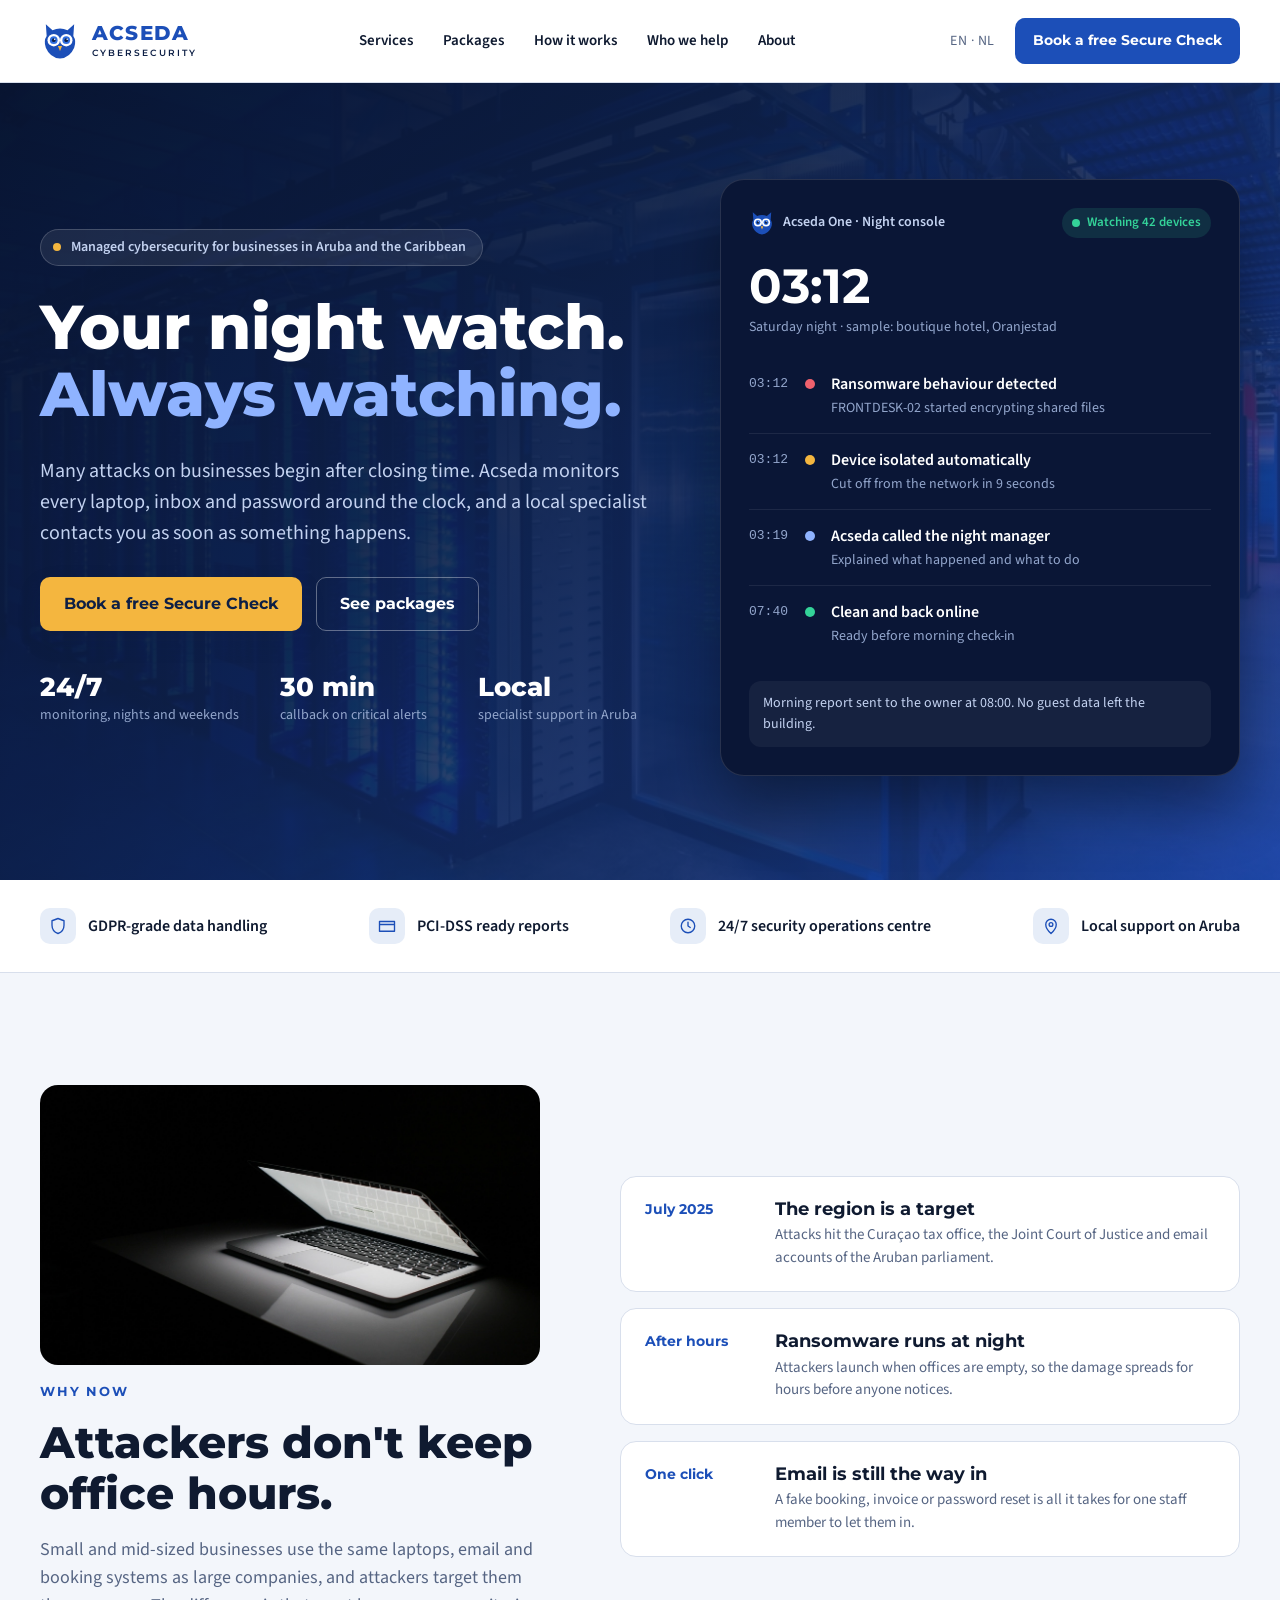
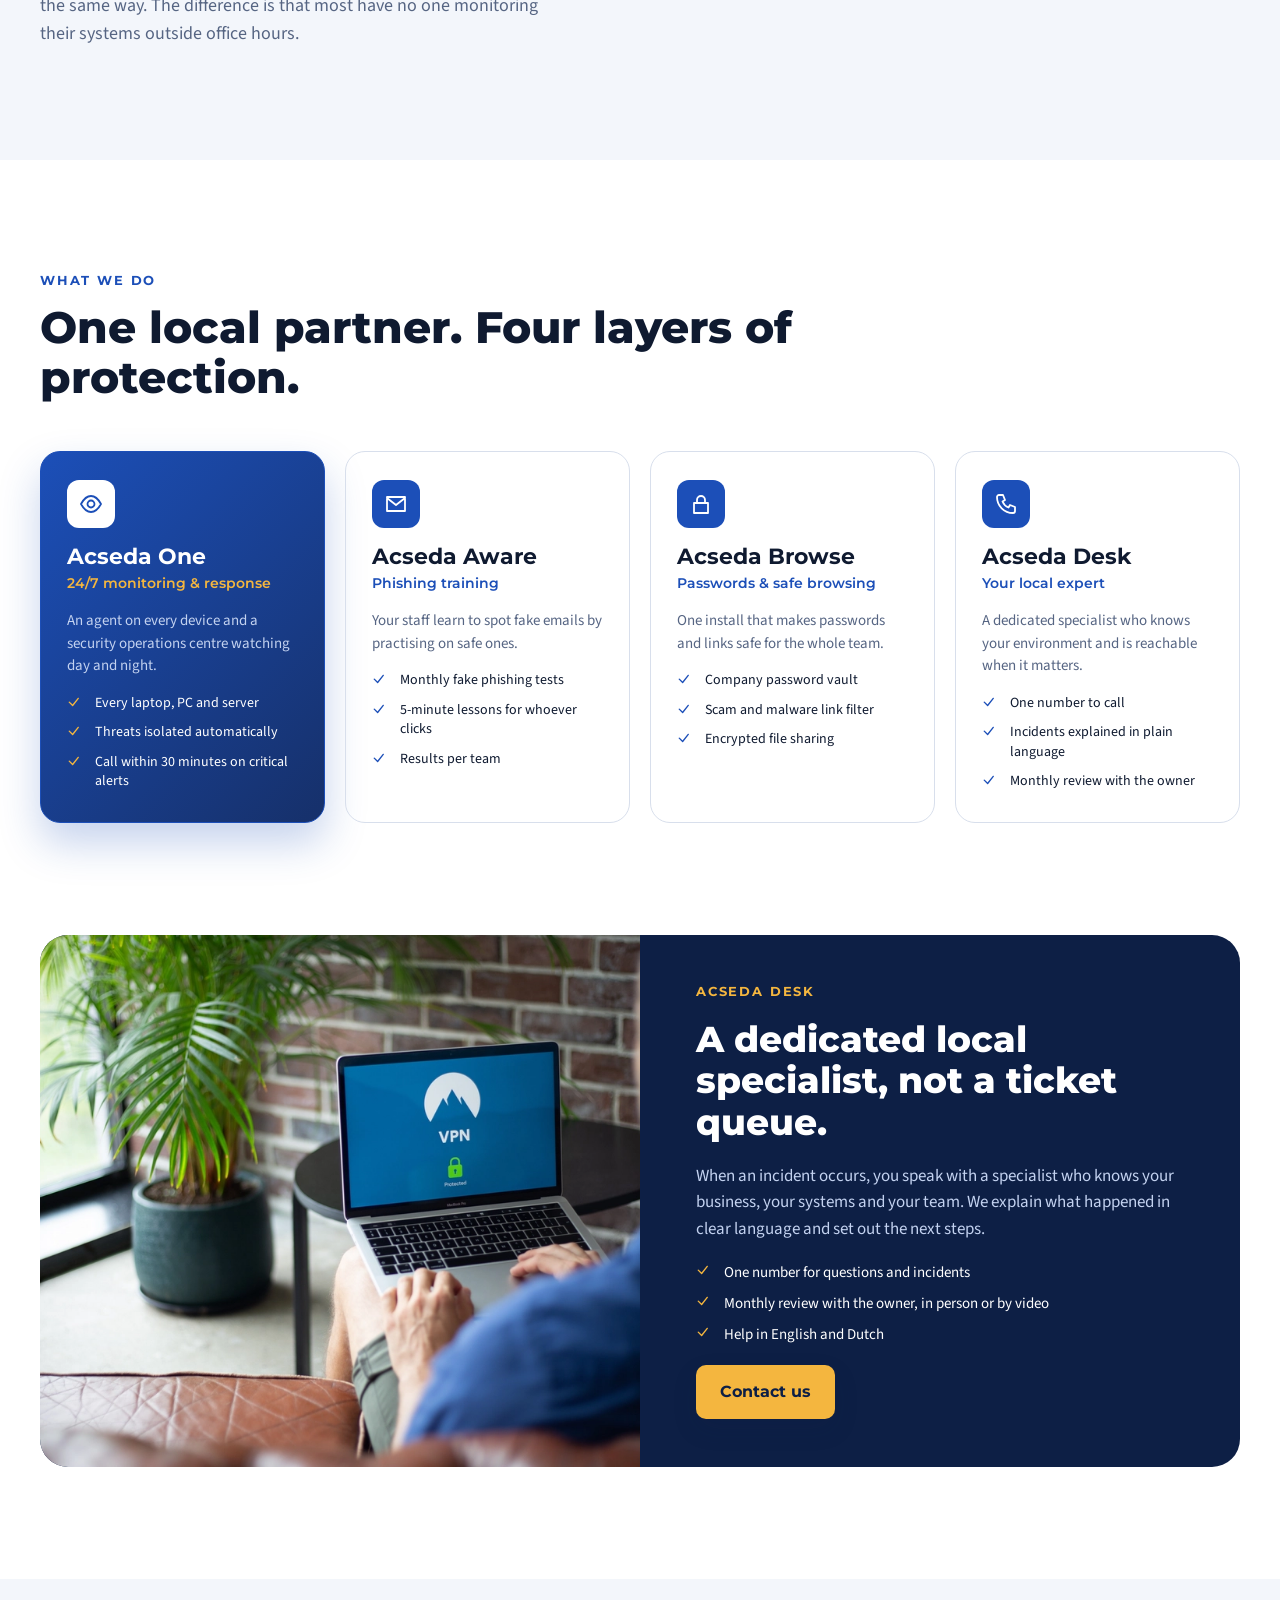
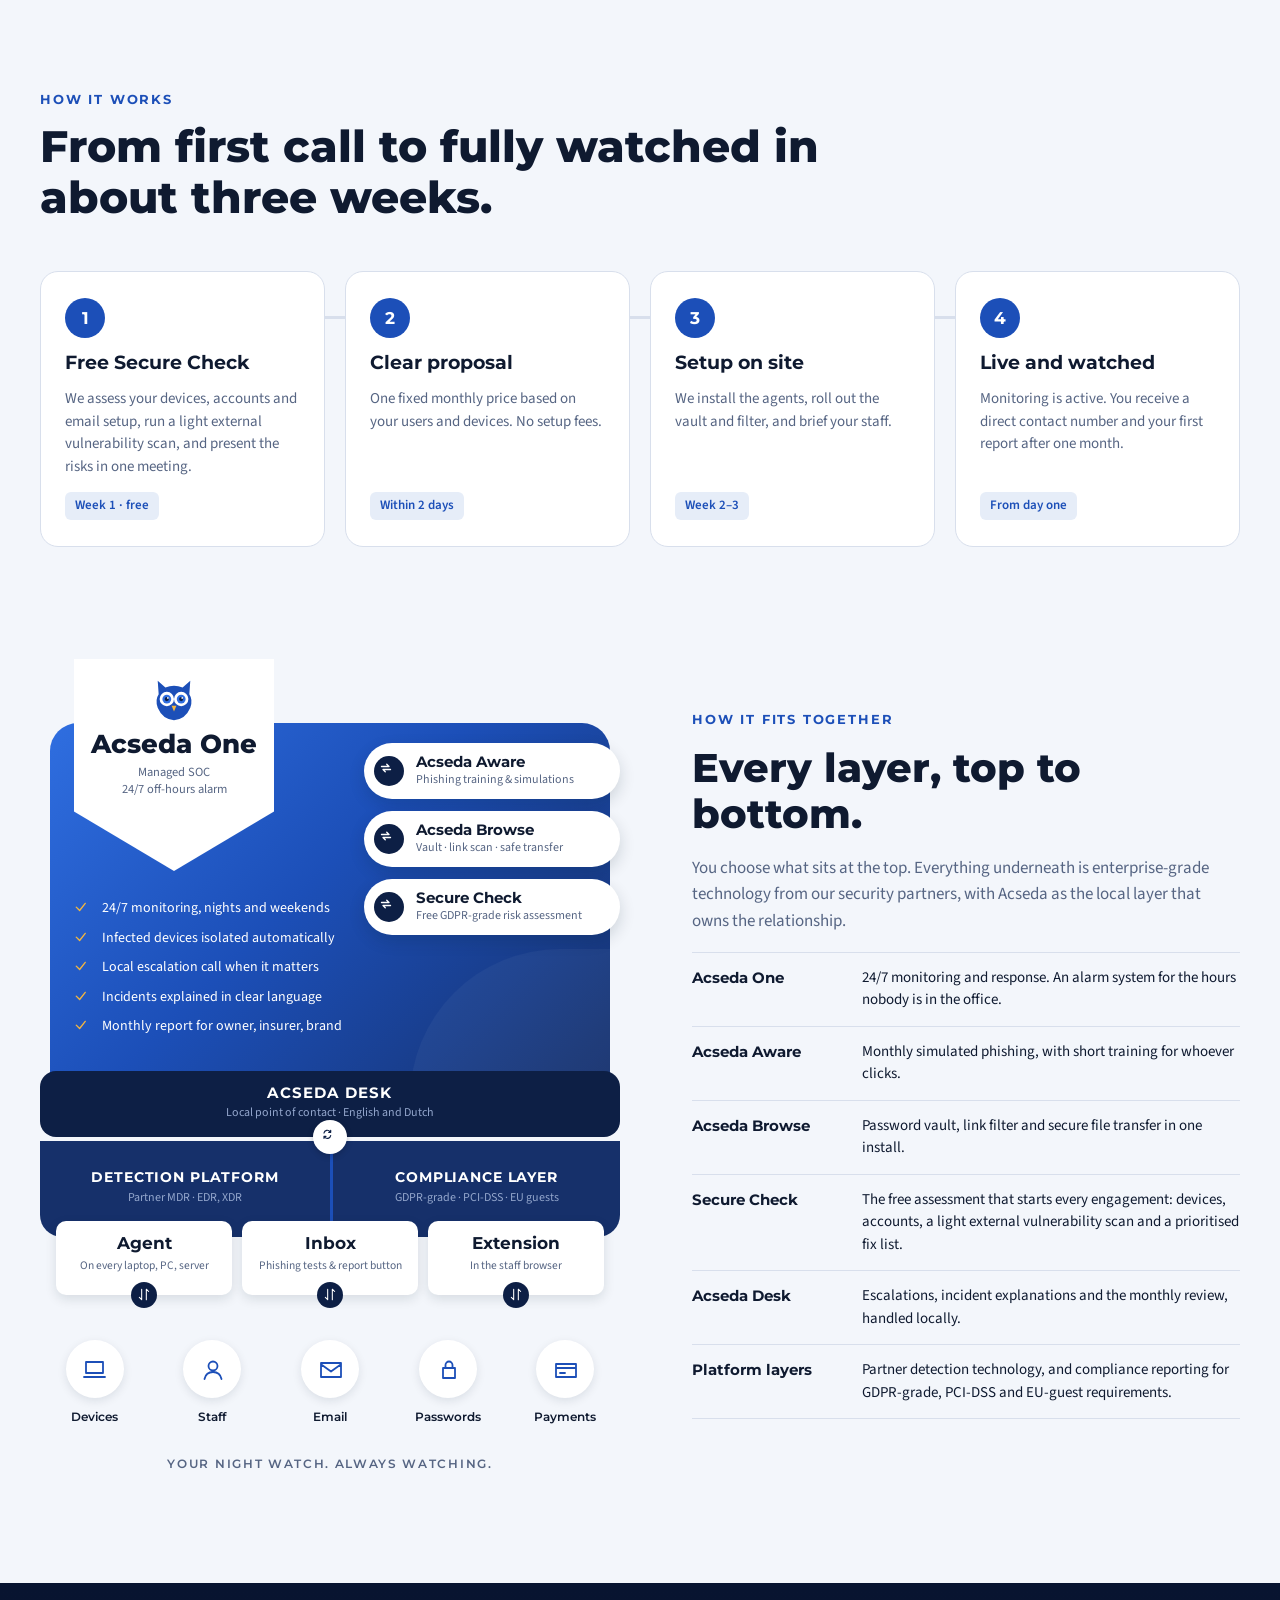
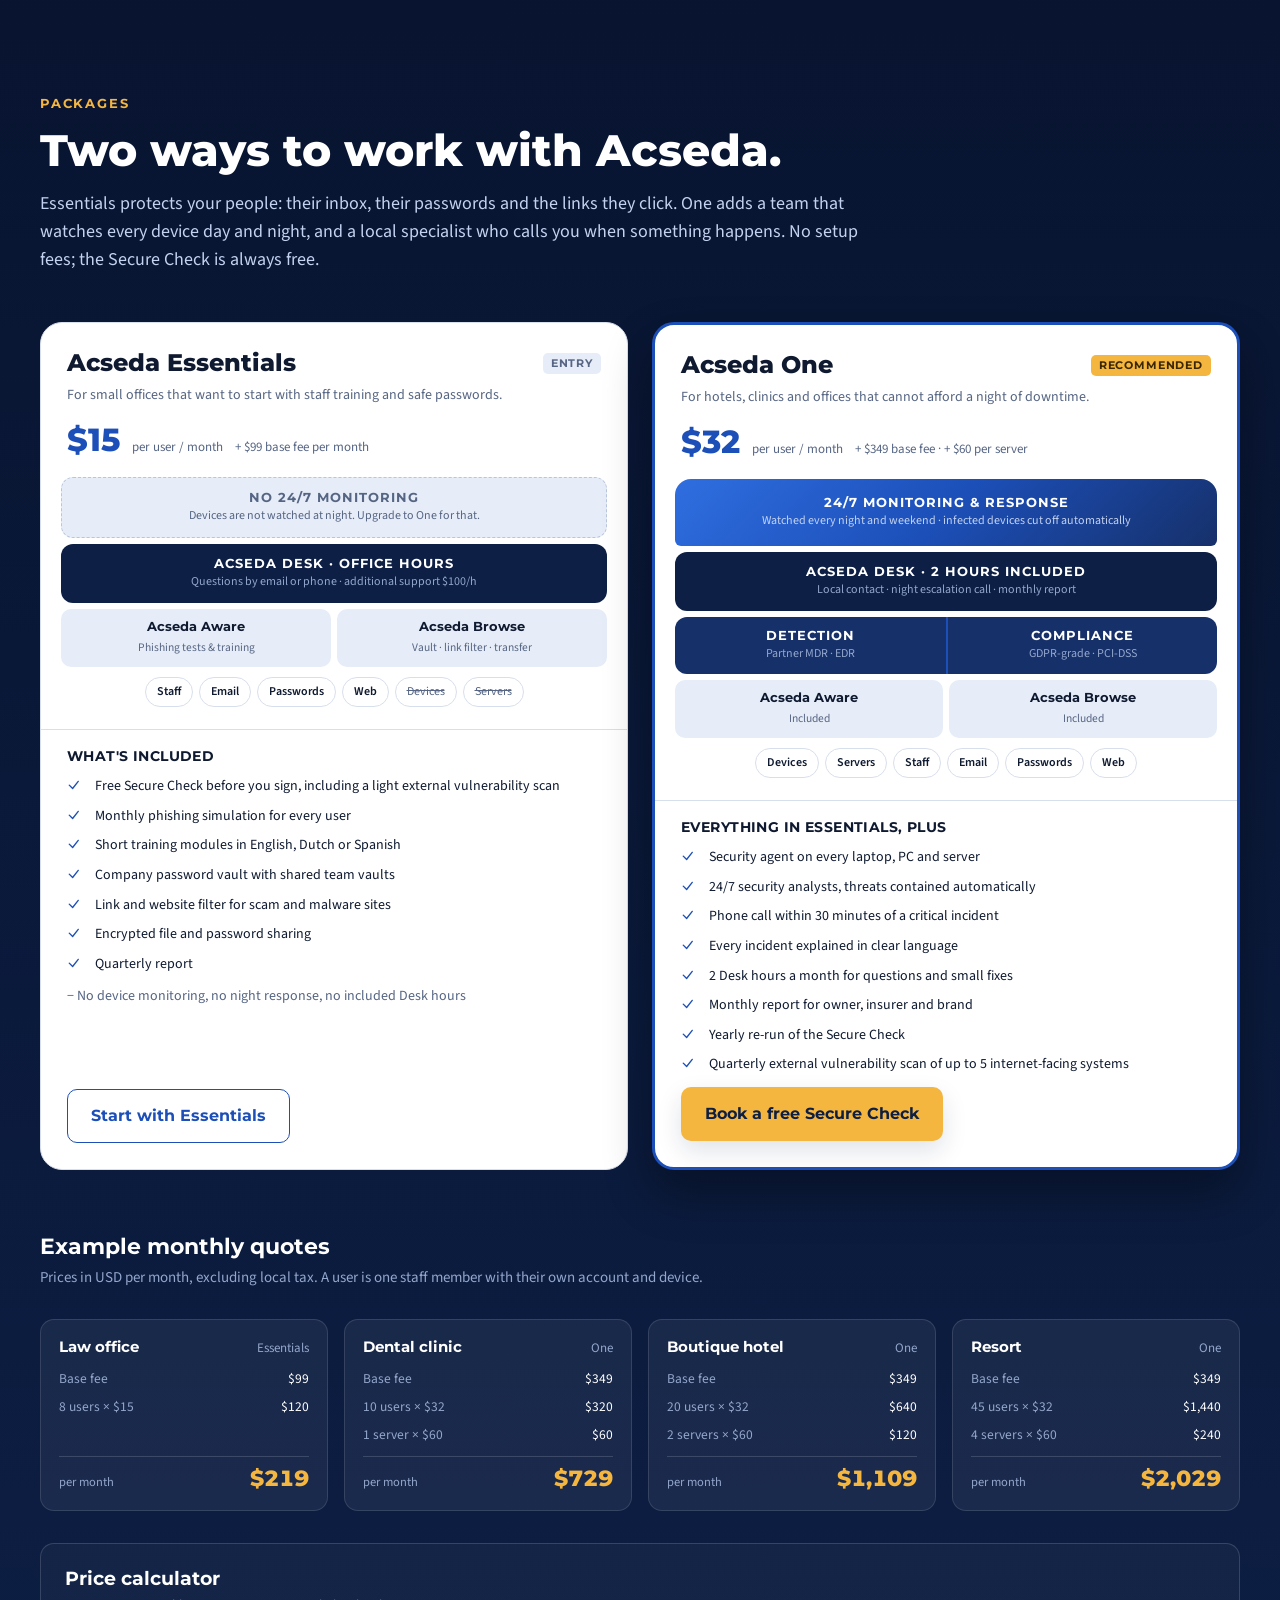
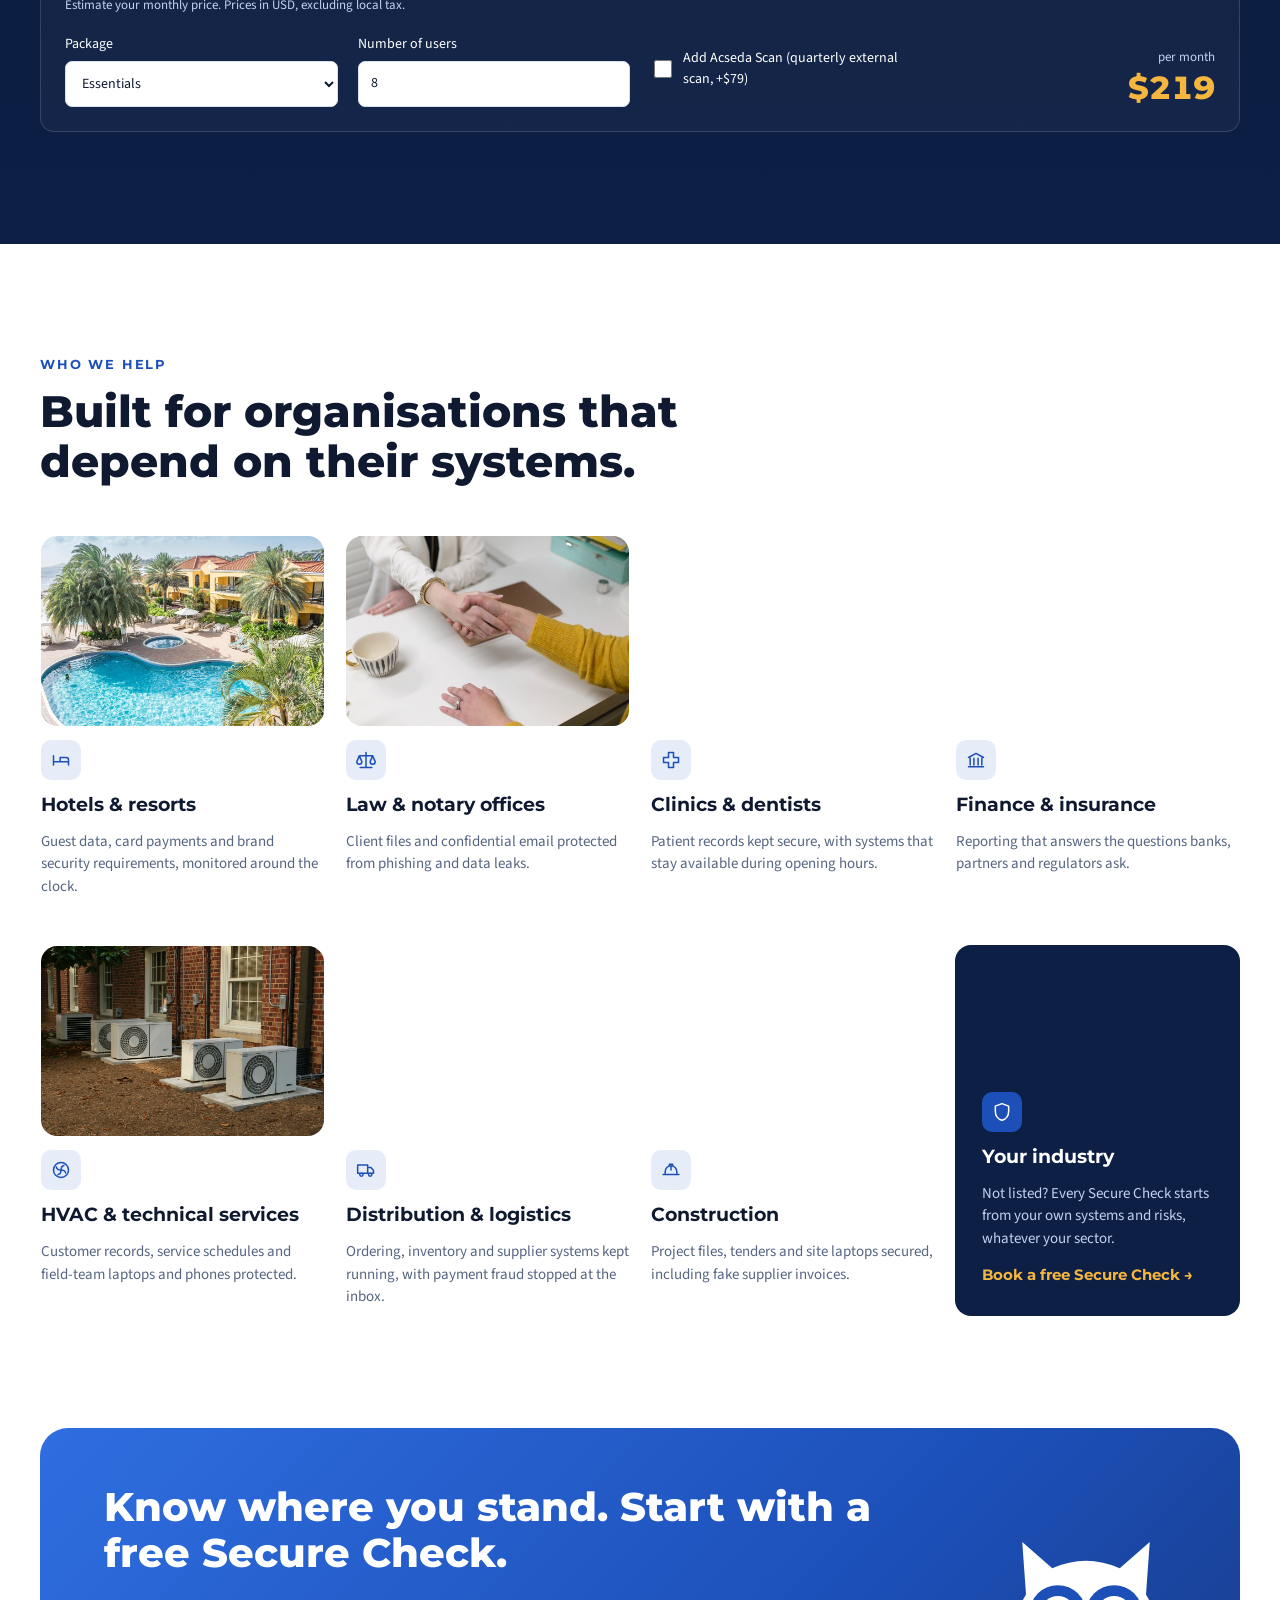
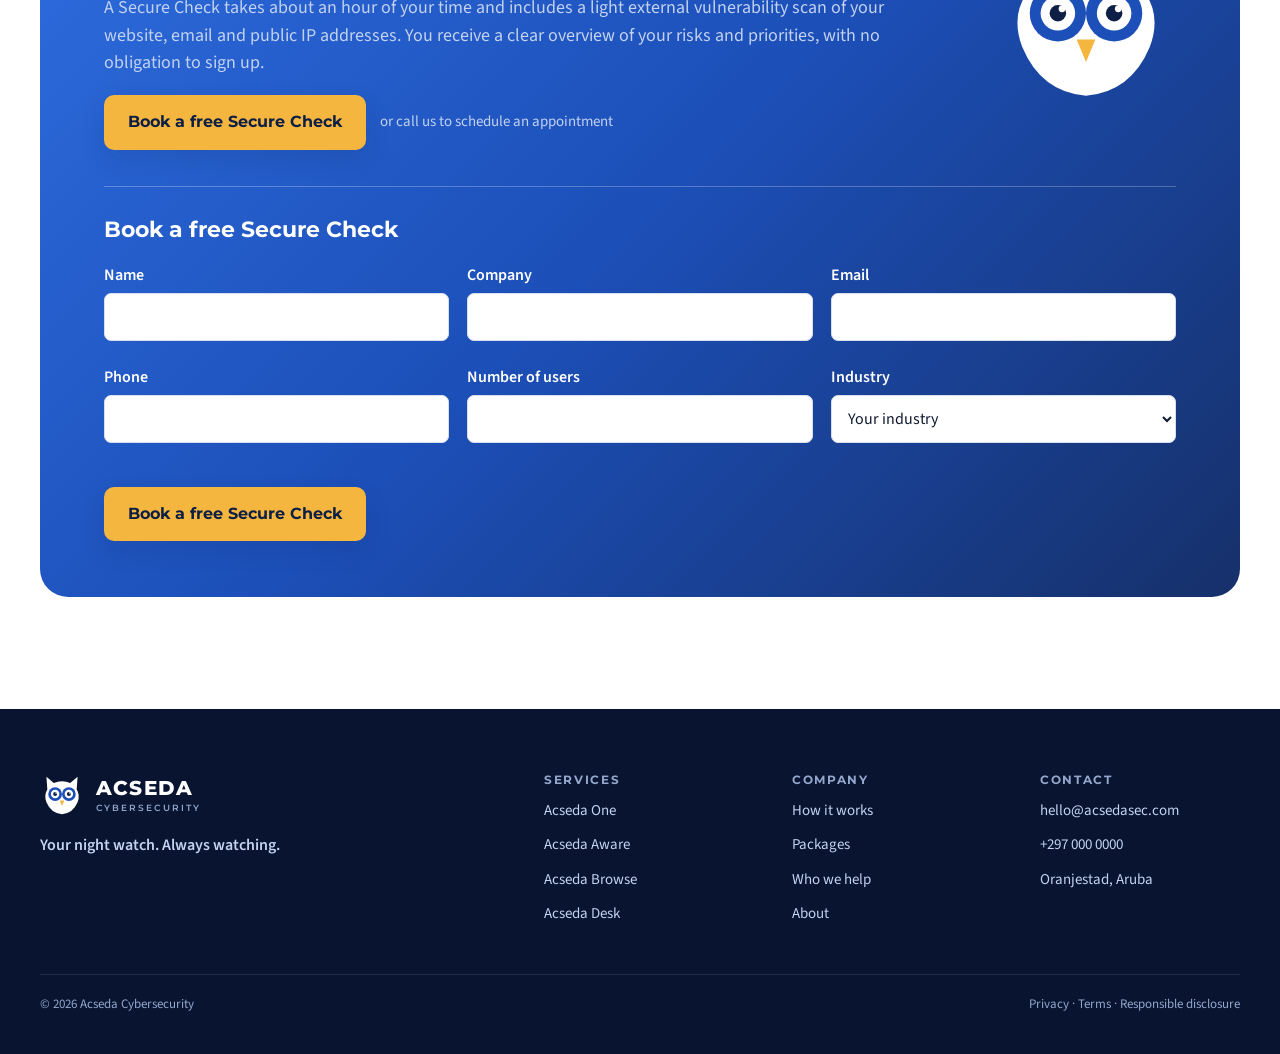
==== commit 9505adf5: "feat: add external vulnerability scanning to packages and pricing One base fee 299 -> 349 with quart" ====
--- a/index.html
+++ b/index.html
@@ -252,7 +252,7 @@
 <li class="step reveal"><span class="step-number">1</span>
 <h3>Free Secure Check
 </h3>
-<p class="">We assess your devices, accounts and email setup, and present the risks in one meeting.
+<p class="">We assess your devices, accounts and email setup, run a light external vulnerability scan, and present the risks in one meeting.
 </p><span class="step-when">Week 1  ·  free</span>
 </li>
 <li class="step reveal"><span class="step-number">2</span>
@@ -412,7 +412,7 @@
 <div tabindex="0" data-layer="check" class="legend-row reveal">
 <dt>Secure Check
 </dt>
-<dd>The free assessment that starts every engagement: devices, accounts and a prioritised fix list.
+<dd>The free assessment that starts every engagement: devices, accounts, a light external vulnerability scan and a prioritised fix list.
 </dd>
 </div>
 <div tabindex="0" data-layer="desk" class="legend-row reveal">
@@ -481,7 +481,7 @@
 <h4>WHAT'S INCLUDED
 </h4>
 <ul class="checks">
-<li><svg viewBox="0 0 24 24" width="24" height="24" aria-hidden="true"><path d="M3 9.5 7.5 14 15 4.5" fill="none" stroke="currentColor" stroke-width="1.8" stroke-linecap="round" stroke-linejoin="round"/></svg><span>Free Secure Check before you sign</span>
+<li><svg viewBox="0 0 24 24" width="24" height="24" aria-hidden="true"><path d="M3 9.5 7.5 14 15 4.5" fill="none" stroke="currentColor" stroke-width="1.8" stroke-linecap="round" stroke-linejoin="round"/></svg><span>Free Secure Check before you sign, including a light external vulnerability scan</span>
 </li>
 <li><svg viewBox="0 0 24 24" width="24" height="24" aria-hidden="true"><path d="M3 9.5 7.5 14 15 4.5" fill="none" stroke="currentColor" stroke-width="1.8" stroke-linecap="round" stroke-linejoin="round"/></svg><span>Monthly phishing simulation for every user</span>
 </li>
@@ -508,7 +508,7 @@
 </div>
 <p class="">For hotels, clinics and offices that cannot afford a night of downtime.
 </p>
-<div class="cost"><strong>$<span data-count="32">32</span></strong><span>per user / month</span><span>+ $299 base fee  ·  + $60 per server</span>
+<div class="cost"><strong>$<span data-count="32">32</span></strong><span>per user / month</span><span>+ $349 base fee  ·  + $60 per server</span>
 </div>
 </div>
 <div class="mini-stack">
@@ -564,6 +564,8 @@
 <li><svg viewBox="0 0 24 24" width="24" height="24" aria-hidden="true"><path d="M3 9.5 7.5 14 15 4.5" fill="none" stroke="currentColor" stroke-width="1.8" stroke-linecap="round" stroke-linejoin="round"/></svg><span>Monthly report for owner, insurer and brand</span>
 </li>
 <li><svg viewBox="0 0 24 24" width="24" height="24" aria-hidden="true"><path d="M3 9.5 7.5 14 15 4.5" fill="none" stroke="currentColor" stroke-width="1.8" stroke-linecap="round" stroke-linejoin="round"/></svg><span>Yearly re-run of the Secure Check</span>
+</li>
+<li><svg viewBox="0 0 24 24" width="24" height="24" aria-hidden="true"><path d="M3 9.5 7.5 14 15 4.5" fill="none" stroke="currentColor" stroke-width="1.8" stroke-linecap="round" stroke-linejoin="round"/></svg><span>Quarterly external vulnerability scan of up to 5 internet-facing systems</span>
 </li>
 </ul><a class="button primary" href="#contact">Book a free Secure Check</a>
 </div>
@@ -607,7 +609,7 @@
 <div>
 <dt>Base fee
 </dt>
-<dd>$299
+<dd>$349
 </dd>
 </div>
 <div>
@@ -623,7 +625,7 @@
 </dd>
 </div>
 </dl>
-<div class="quote-total"><span>per month</span><strong>$<span data-count="679">679</span></strong>
+<div class="quote-total"><span>per month</span><strong>$<span data-count="729">729</span></strong>
 </div>
 </article>
 <article class="quote-card interactive-card reveal">
@@ -635,7 +637,7 @@
 <div>
 <dt>Base fee
 </dt>
-<dd>$299
+<dd>$349
 </dd>
 </div>
 <div>
@@ -651,7 +653,7 @@
 </dd>
 </div>
 </dl>
-<div class="quote-total"><span>per month</span><strong>$<span data-count="1059">1,059</span></strong>
+<div class="quote-total"><span>per month</span><strong>$<span data-count="1109">1,109</span></strong>
 </div>
 </article>
 <article class="quote-card interactive-card reveal">
@@ -663,7 +665,7 @@
 <div>
 <dt>Base fee
 </dt>
-<dd>$299
+<dd>$349
 </dd>
 </div>
 <div>
@@ -679,7 +681,7 @@
 </dd>
 </div>
 </dl>
-<div class="quote-total"><span>per month</span><strong>$<span data-count="1979">1,979</span></strong>
+<div class="quote-total"><span>per month</span><strong>$<span data-count="2029">2,029</span></strong>
 </div>
 </article>
 </div>
@@ -688,7 +690,7 @@
 </h3>
 <p>Estimate your monthly price. Prices in USD, excluding local tax.
 </p>
-<div class="calculator-grid"><label>Package<select id="calc-package"><option value="essentials">Essentials</option><option value="one">One</option></select></label><label>Number of users<input id="calc-users" type="number" min="1" max="100000" value="8" step="1" inputmode="numeric"></label><label id="calc-servers-label" hidden>Number of servers<input id="calc-servers" type="number" min="0" max="100000" value="0" step="1" inputmode="numeric" disabled></label>
+<div class="calculator-grid"><label>Package<select id="calc-package"><option value="essentials">Essentials</option><option value="one">One</option></select></label><label>Number of users<input id="calc-users" type="number" min="1" max="100000" value="8" step="1" inputmode="numeric"></label><label id="calc-scan-label" class="calc-check"><input id="calc-scan" type="checkbox"> Add Acseda Scan (quarterly external scan, +$79)</label><label id="calc-servers-label" hidden>Number of servers<input id="calc-servers" type="number" min="0" max="100000" value="0" step="1" inputmode="numeric" disabled></label>
 <div class="calculator-total"><span>per month</span><output id="calc-total" aria-live="polite" aria-atomic="true">$219</output>
 </div>
 </div>
@@ -776,7 +778,7 @@
 <div>
 <h2>Know where you stand. Start with a free Secure Check.
 </h2>
-<p class="">A Secure Check takes about an hour of your time. You receive a clear overview of your risks and priorities, with no obligation to sign up.
+<p class="">A Secure Check takes about an hour of your time and includes a light external vulnerability scan of your website, email and public IP addresses. You receive a clear overview of your risks and priorities, with no obligation to sign up.
 </p>
 <div class="contact-actions"><a class="button primary" href="#contact">Book a free Secure Check</a><span>or <a href="tel:+2970000000">call us to schedule an appointment</a></span>
 </div>
--- a/css/styles.css
+++ b/css/styles.css
@@ -1269,6 +1269,22 @@
   flex:1;
   font-size:14px;
 }
+.calculator label.calc-check {
+  display:flex;
+  align-items:center;
+  gap:8px;
+  padding-bottom:12px;
+  cursor:pointer;
+}
+.calculator label.calc-check[hidden] {
+  display:none;
+}
+.calc-check input {
+  flex:none;
+  width:18px;
+  height:18px;
+  accent-color:var(--sun);
+}
 .calculator-total {
   display:flex;
   flex-direction:column;
@@ -2456,6 +2472,10 @@
     grid-template-columns:1fr 1fr;
     gap:16px;
   }
+  .calculator-grid label.calc-check {
+    grid-column:1/-1;
+    padding-bottom:0;
+  }
   .calculator-grid label:first-child {
     grid-column:1/-1;
   }
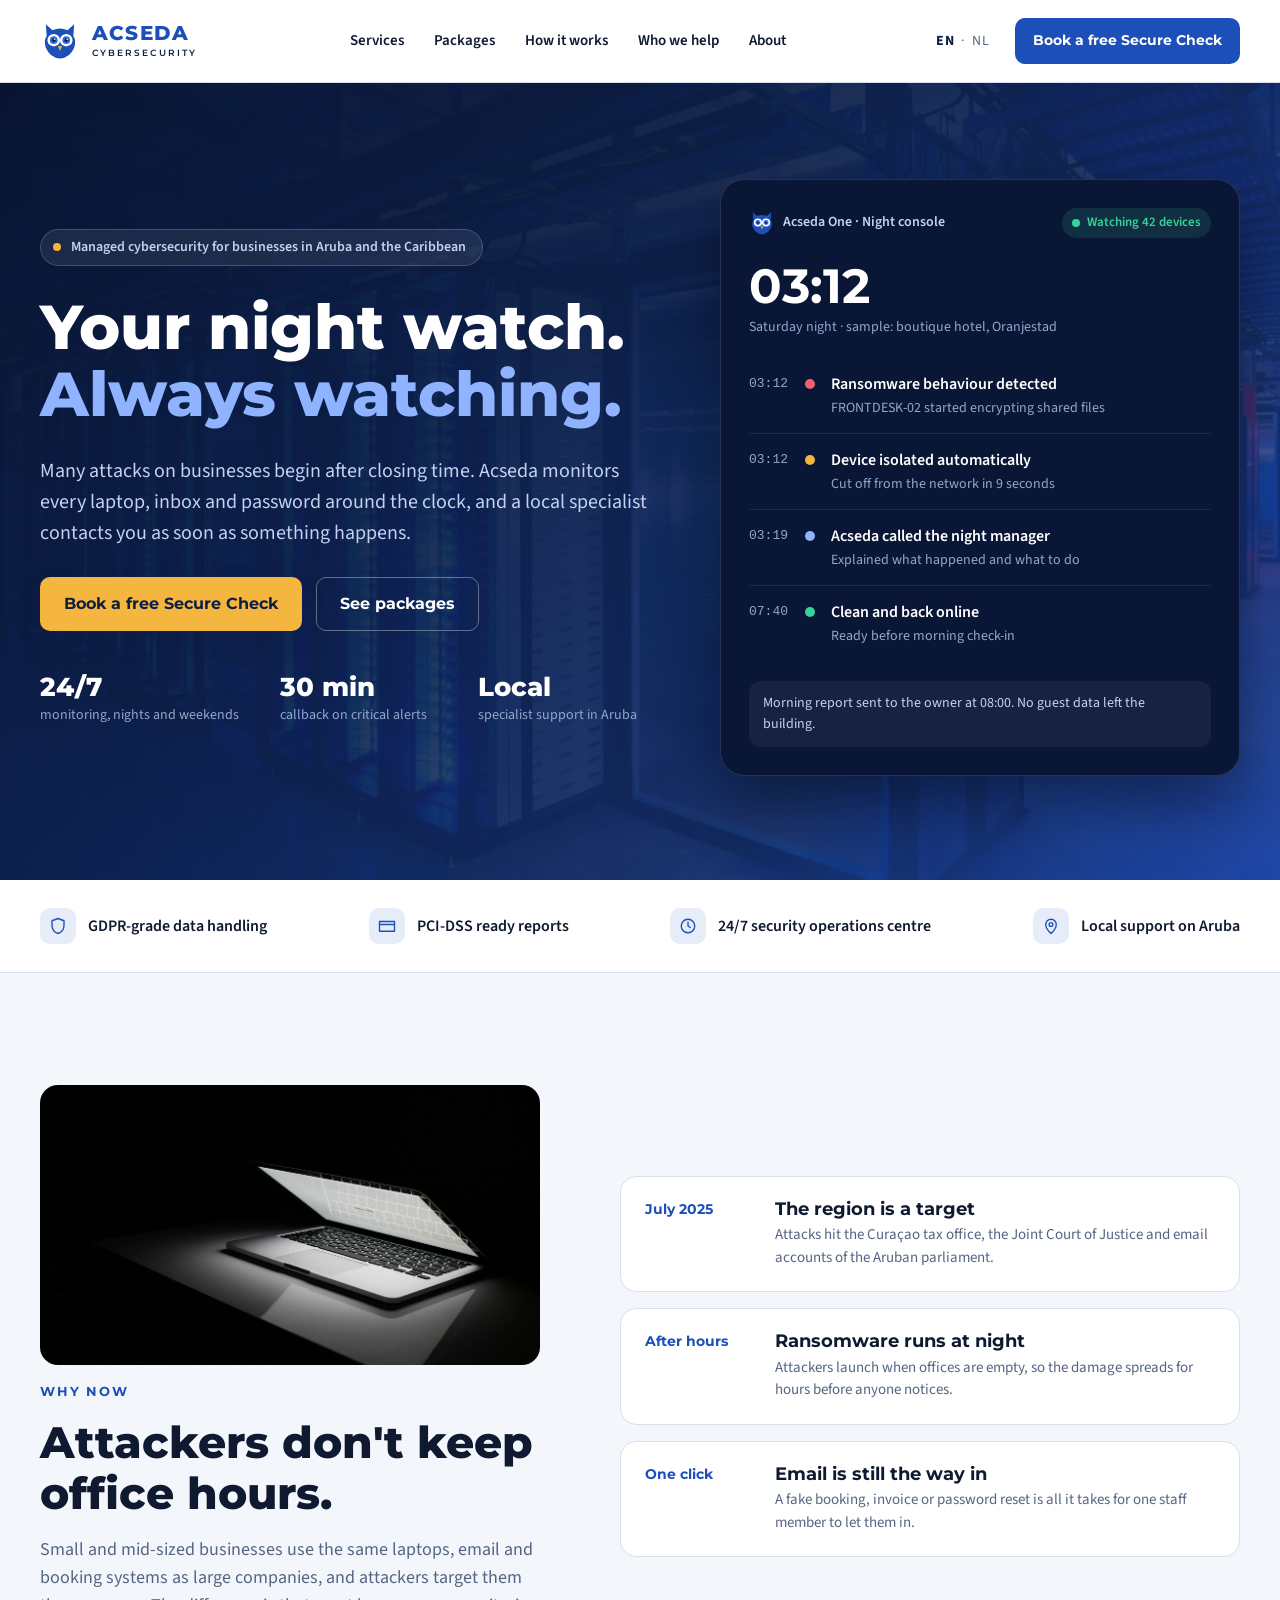
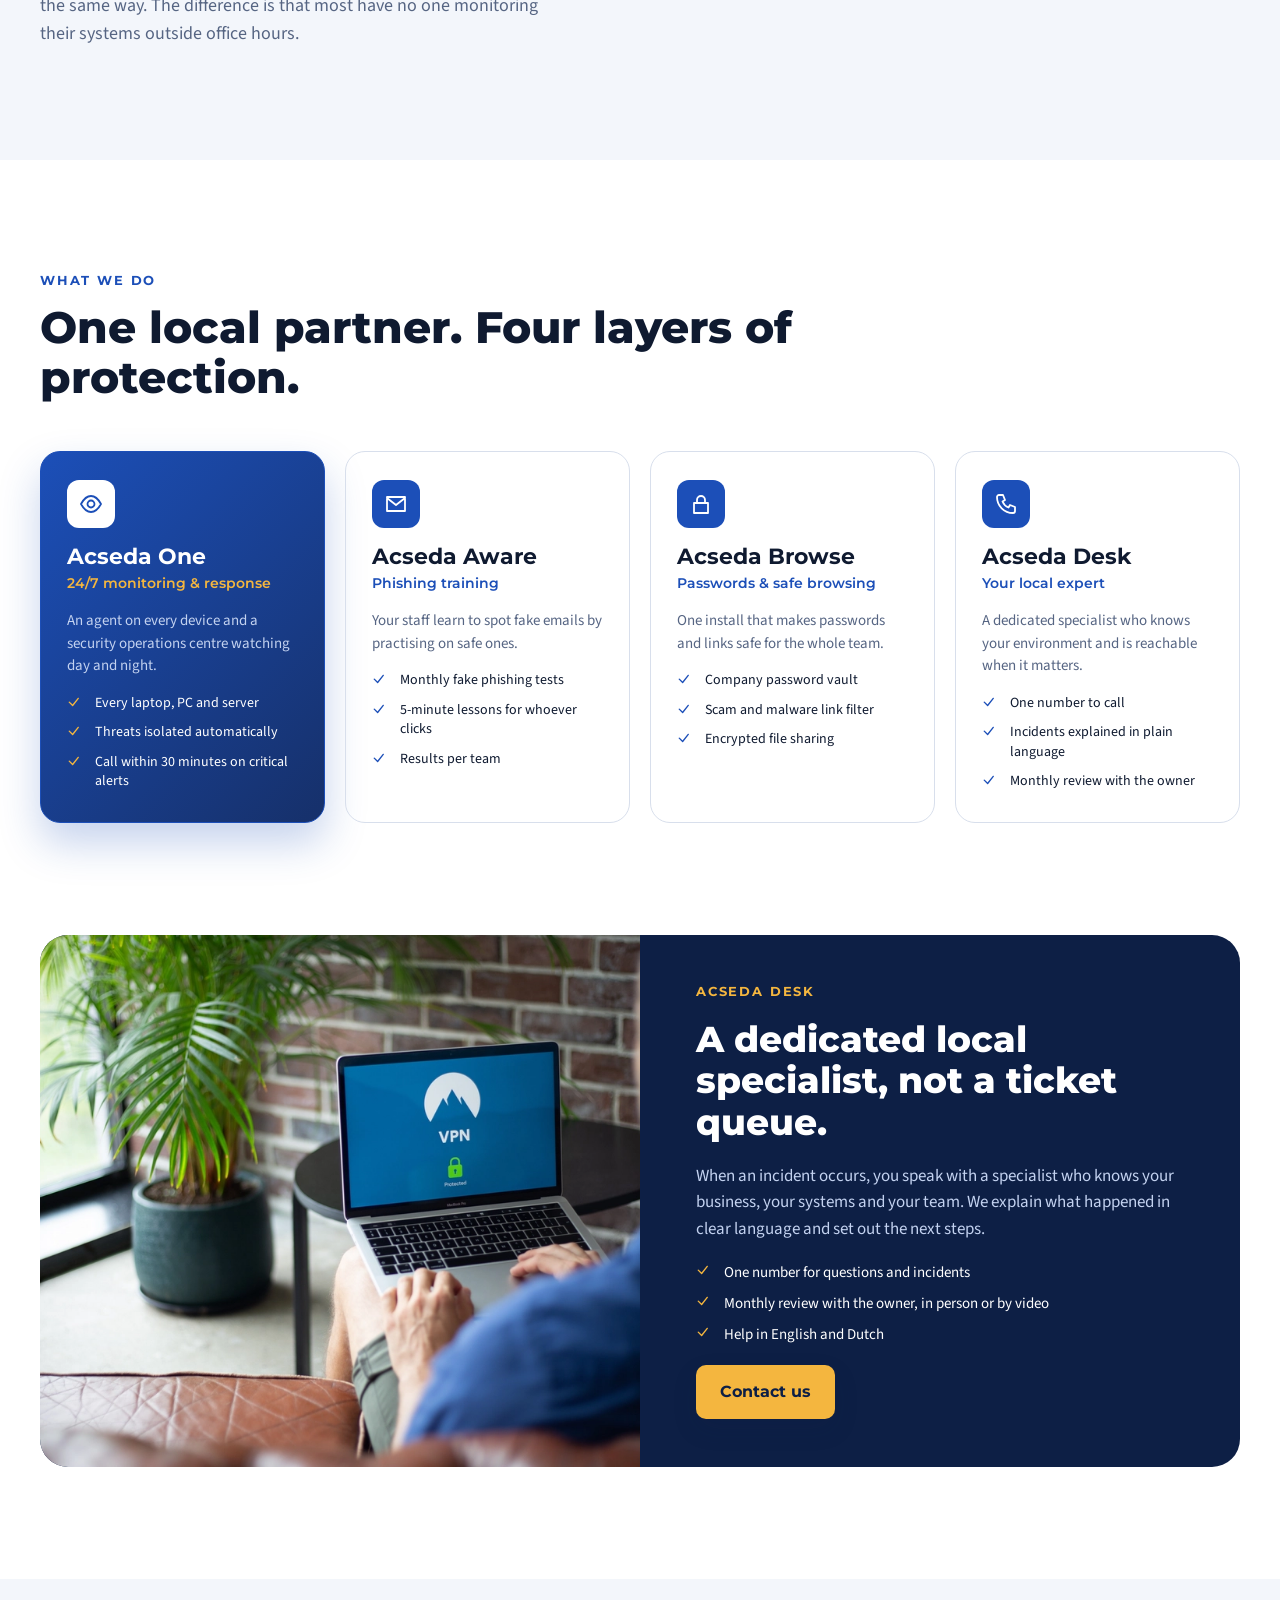
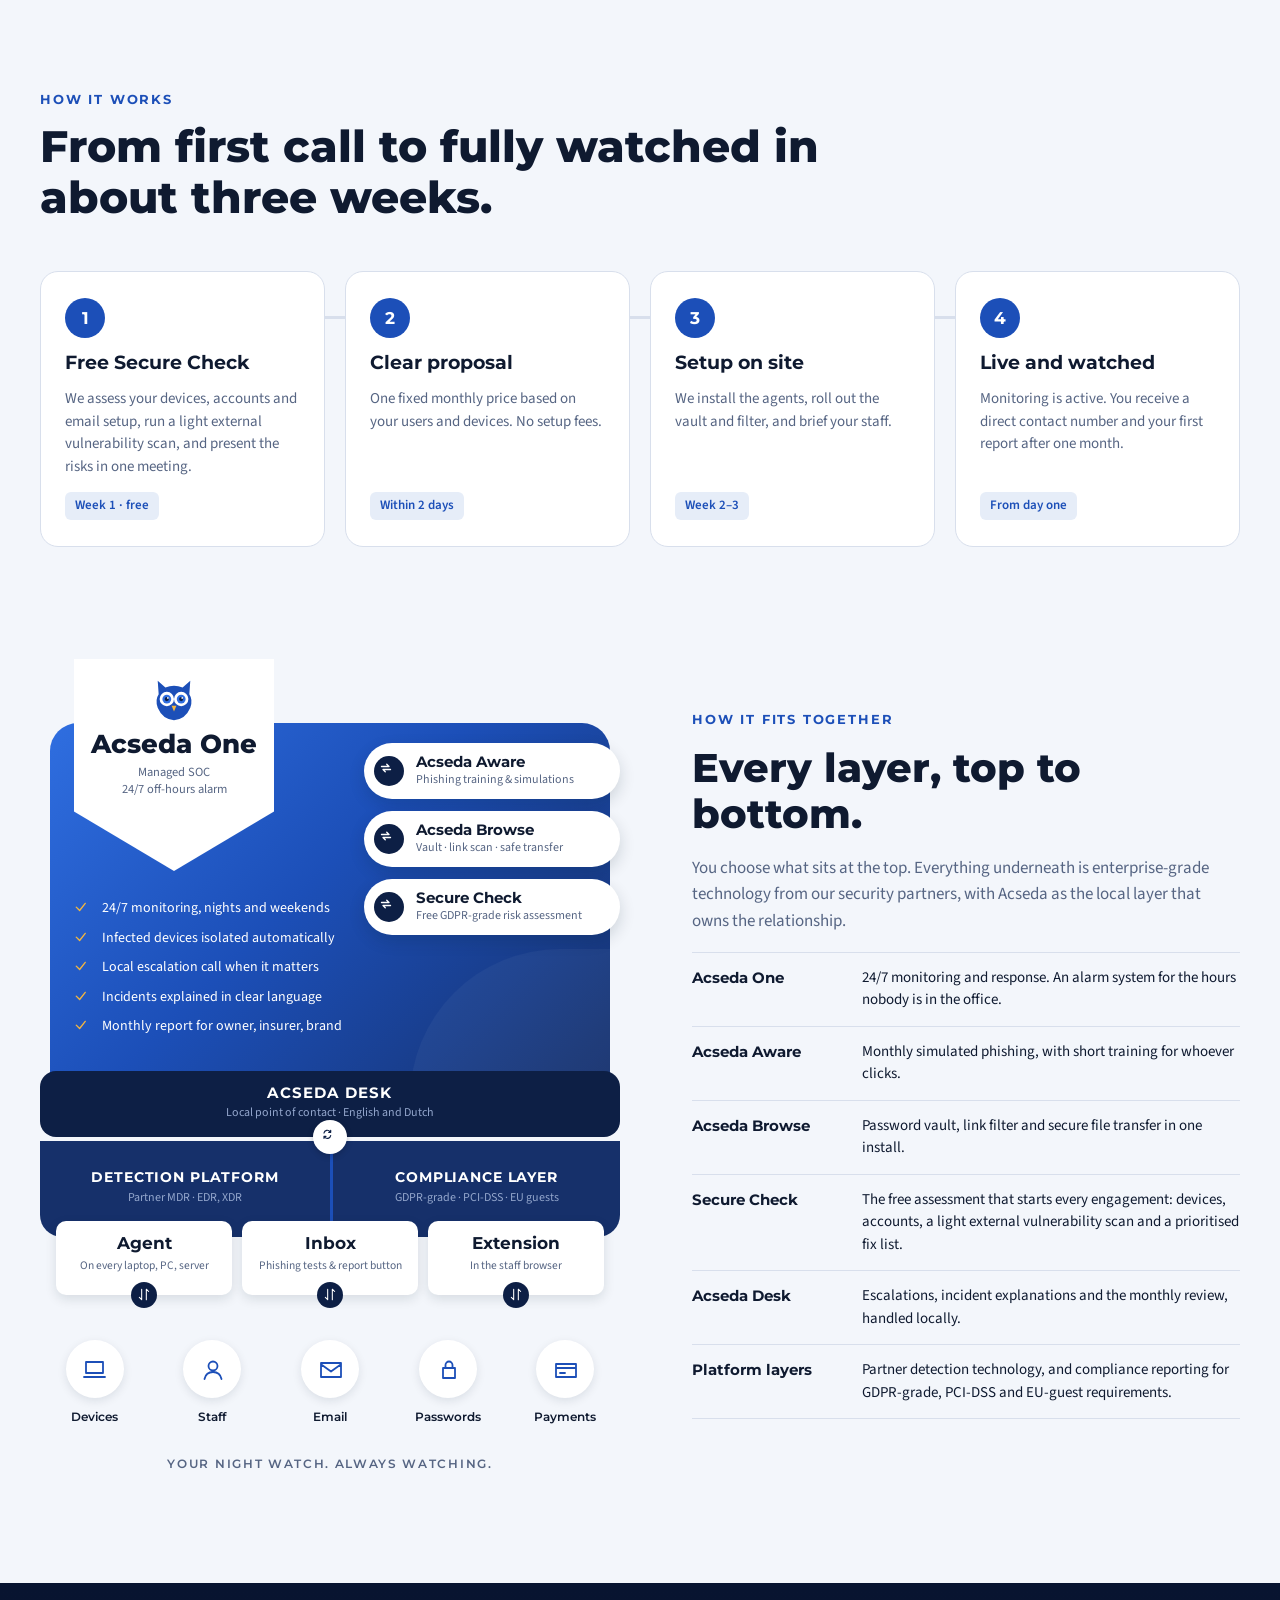
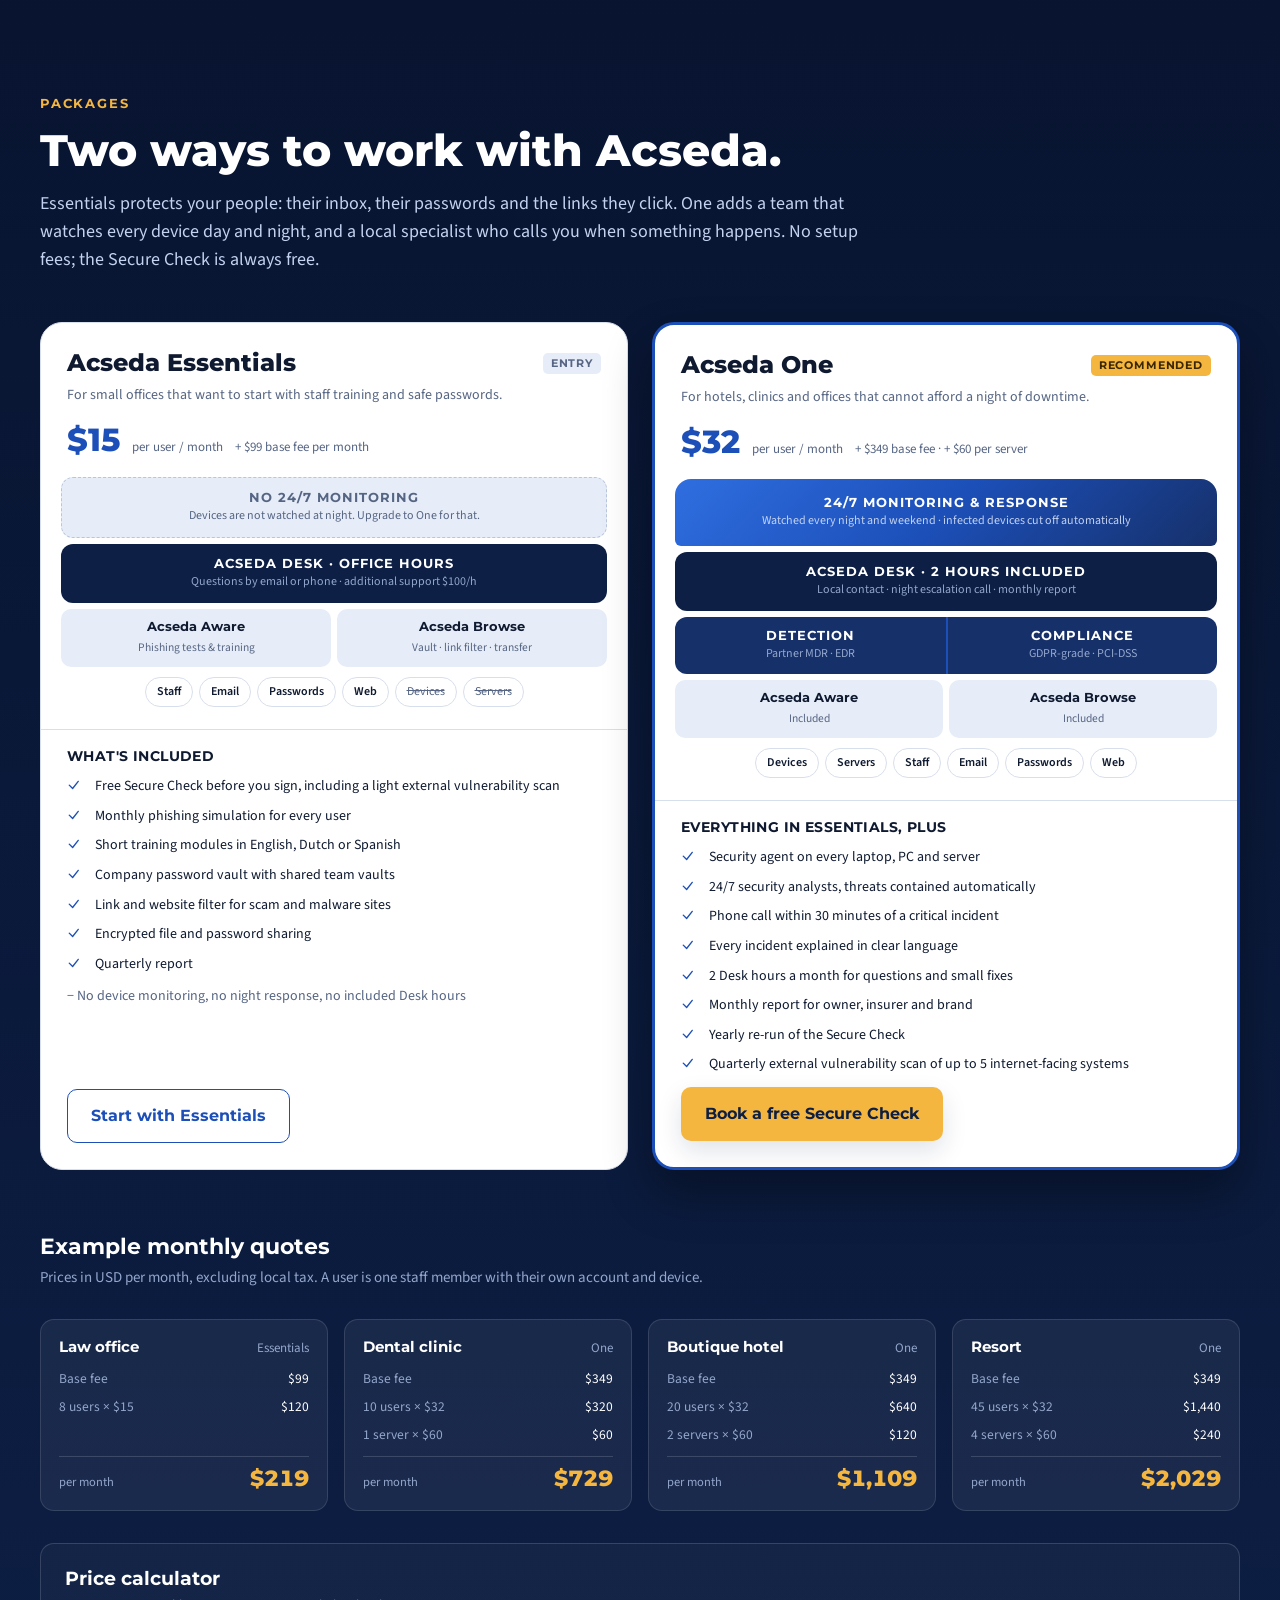
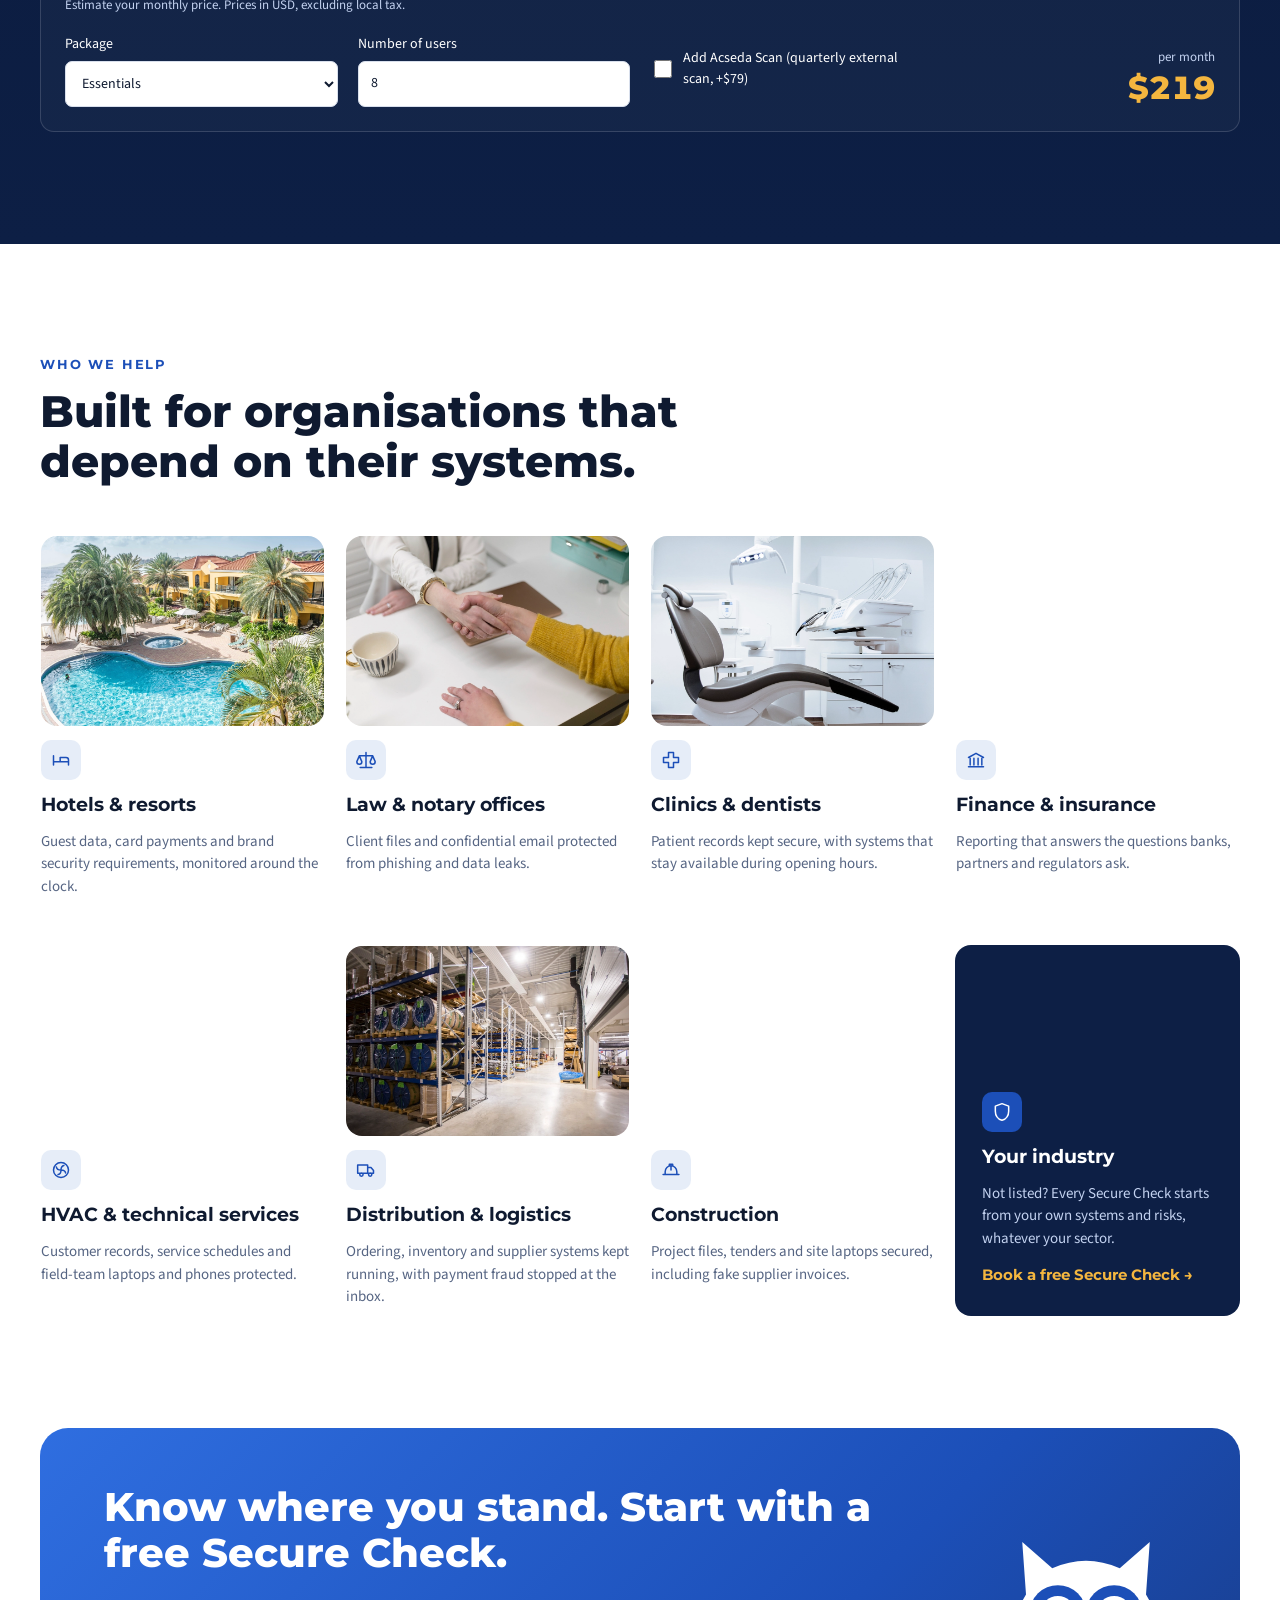
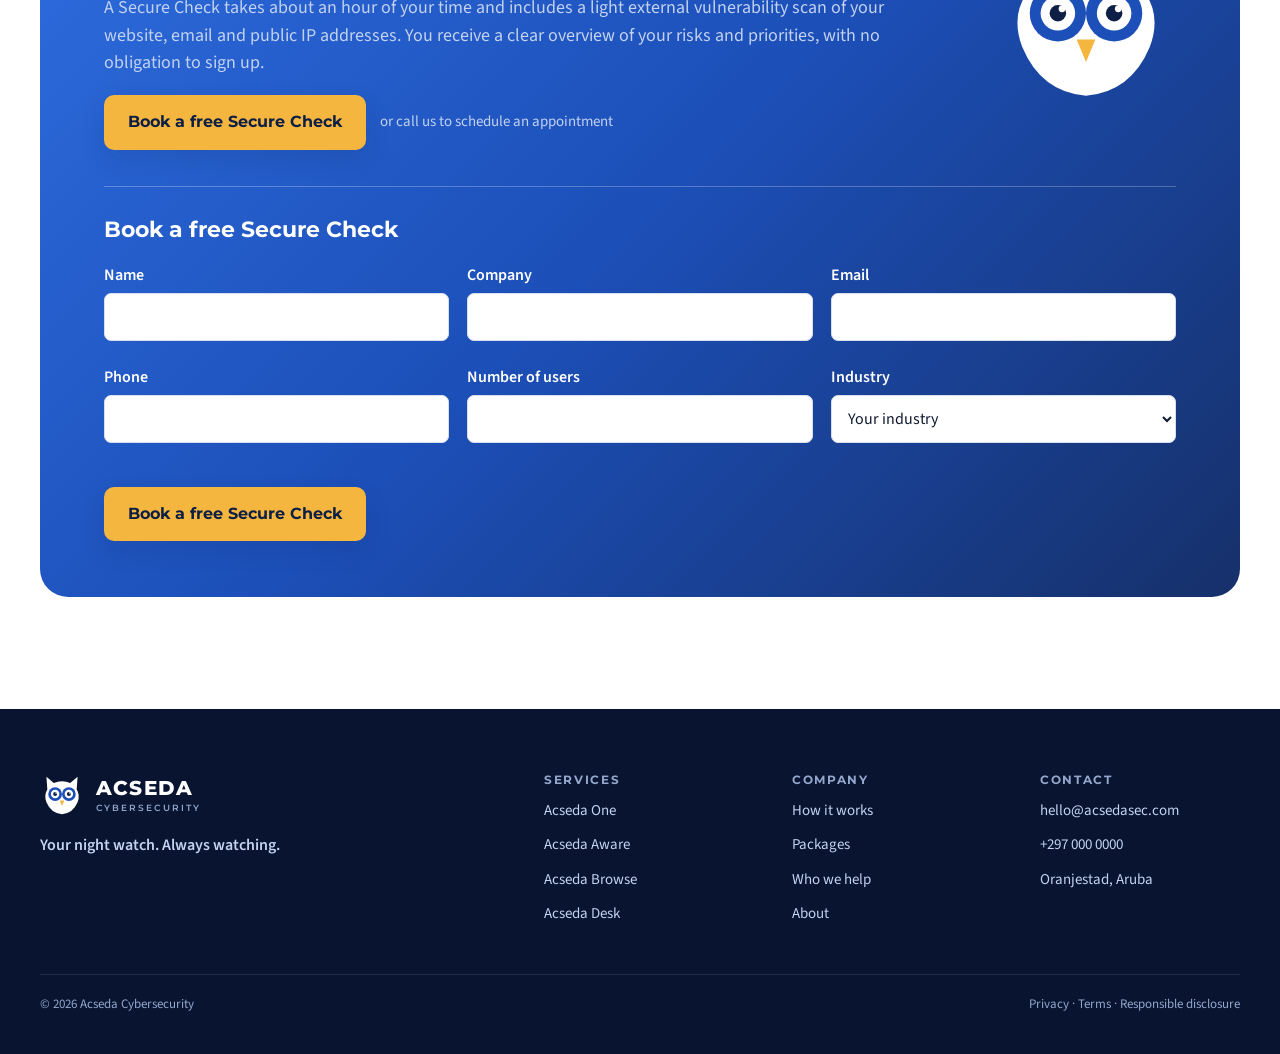
==== commit a1cc331a: "feat: add Dutch version with working EN/NL language switch - nl/index.html: full Dutch page (lang="n" ====
--- a/index.html
+++ b/index.html
@@ -2,7 +2,8 @@
 <html lang="en"><head><meta charset="utf-8"><meta name="viewport" content="width=device-width, initial-scale=1">
 <title>Acseda Cybersecurity — Your night watch. Always watching.</title>
 <meta name="description" content="Managed cybersecurity for businesses in Aruba and the Caribbean. 24/7 monitoring, local specialist support and a free Secure Check.">
-<meta property="og:site_name" content="Acseda Cybersecurity"><meta property="og:type" content="website"><meta property="og:locale" content="en_US"><meta property="og:title" content="Acseda Cybersecurity — Your night watch. Always watching."><meta property="og:description" content="Managed cybersecurity for businesses in Aruba and the Caribbean. 24/7 monitoring, local specialist support and a free Secure Check."><meta property="og:image" content="assets/photos/server.jpg"><meta property="og:image:alt" content="Server room monitored around the clock by Acseda Cybersecurity"><meta name="theme-color" content="#0D1F45">
+<meta property="og:site_name" content="Acseda Cybersecurity"><meta property="og:type" content="website"><meta property="og:locale" content="en_US"><meta property="og:locale:alternate" content="nl_NL"><meta property="og:title" content="Acseda Cybersecurity — Your night watch. Always watching."><meta property="og:description" content="Managed cybersecurity for businesses in Aruba and the Caribbean. 24/7 monitoring, local specialist support and a free Secure Check."><meta property="og:image" content="assets/photos/server.jpg"><meta property="og:image:alt" content="Server room monitored around the clock by Acseda Cybersecurity"><meta name="theme-color" content="#0D1F45">
+<link rel="alternate" hreflang="en" href="./"><link rel="alternate" hreflang="nl" href="nl/"><link rel="alternate" hreflang="x-default" href="./">
 <link rel="icon" type="image/svg+xml" href="assets/favicon.svg"><link rel="preconnect" href="https://fonts.googleapis.com"><link rel="preconnect" href="https://fonts.gstatic.com" crossorigin><link href="https://fonts.googleapis.com/css2?family=Montserrat:wght@500;600;700;800&family=Source+Sans+3:wght@400;500;600;700&display=swap" rel="stylesheet"><link rel="stylesheet" href="css/styles.css"><script src="js/main.js" defer></script></head><body>
 <a class="skip-link" href="#main">Skip to content</a>
 
@@ -11,7 +12,7 @@
 <nav id="navigation" aria-label="Main navigation">
 <div class="nav-links"><a href="#services">Services</a><a href="#packages">Packages</a><a href="#how-it-works">How it works</a><a href="#who-we-help">Who we help</a><a href="#about">About</a>
 </div>
-<div class="nav-actions"><span class="languages" aria-label="Languages: English and Dutch">EN · NL</span><a class="button primary" href="#contact">Book a free Secure Check</a>
+<div class="nav-actions"><div class="languages" role="group" aria-label="Language"><a href="./" hreflang="en" lang="en" aria-label="EN, English" aria-current="true">EN</a><span aria-hidden="true">·</span><a href="nl/" hreflang="nl" lang="nl" aria-label="NL, Nederlands">NL</a></div><a class="button primary" href="#contact">Book a free Secure Check</a>
 </div>
 </nav>
 </div>
--- a/css/styles.css
+++ b/css/styles.css
@@ -287,10 +287,38 @@
   align-items:center;
 }
 .languages {
+  display:flex;
+  align-items:center;
+  gap:2px;
   font-size:14px;
   color:var(--muted);
   white-space:nowrap;
   letter-spacing:.04em;
+}
+.languages a {
+  display:inline-flex;
+  align-items:center;
+  justify-content:center;
+  min-width:28px;
+  min-height:28px;
+  border-radius:4px;
+  transition:color .2s;
+}
+.languages a:hover {
+  color:var(--royal);
+  text-decoration:underline;
+  text-underline-offset:4px;
+}
+.languages a[aria-current] {
+  color:var(--navy);
+  font-weight:700;
+}
+.languages a[aria-current]:hover {
+  color:var(--navy);
+  text-decoration:none;
+}
+.languages :focus-visible {
+  outline-offset:2px;
 }
 .nav-actions .button {
   background:var(--royal);
@@ -1631,7 +1659,7 @@
     gap:12px;
   }
   .languages {
-    display:none;
+    font-size:13px;
   }
   .hero-grid {
     grid-template-columns:minmax(0,1fr) minmax(0,480px);
@@ -1926,7 +1954,11 @@
     font-size:14px;
   }
   .languages {
-    display:inline;
+    font-size:15px;
+  }
+  .languages a {
+    min-width:44px;
+    min-height:44px;
   }
   .nav-actions {
     justify-content:space-between;
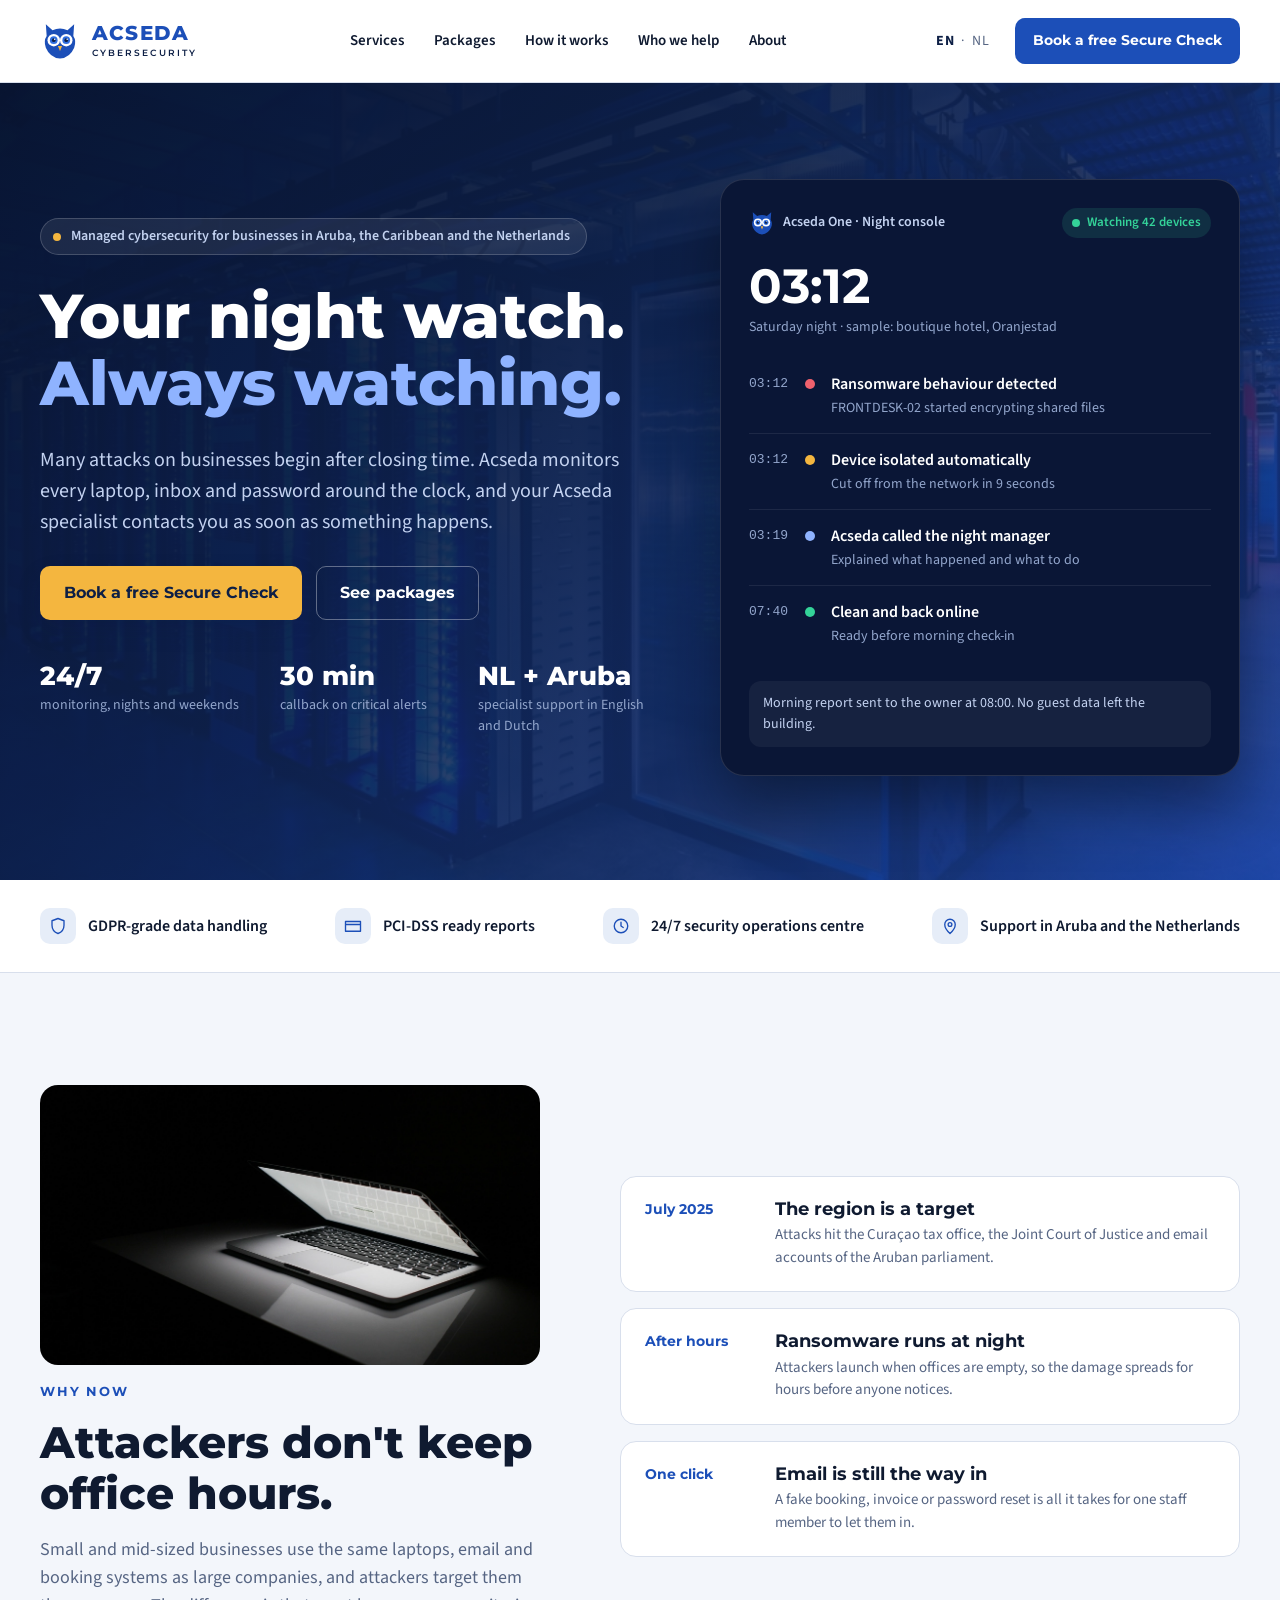
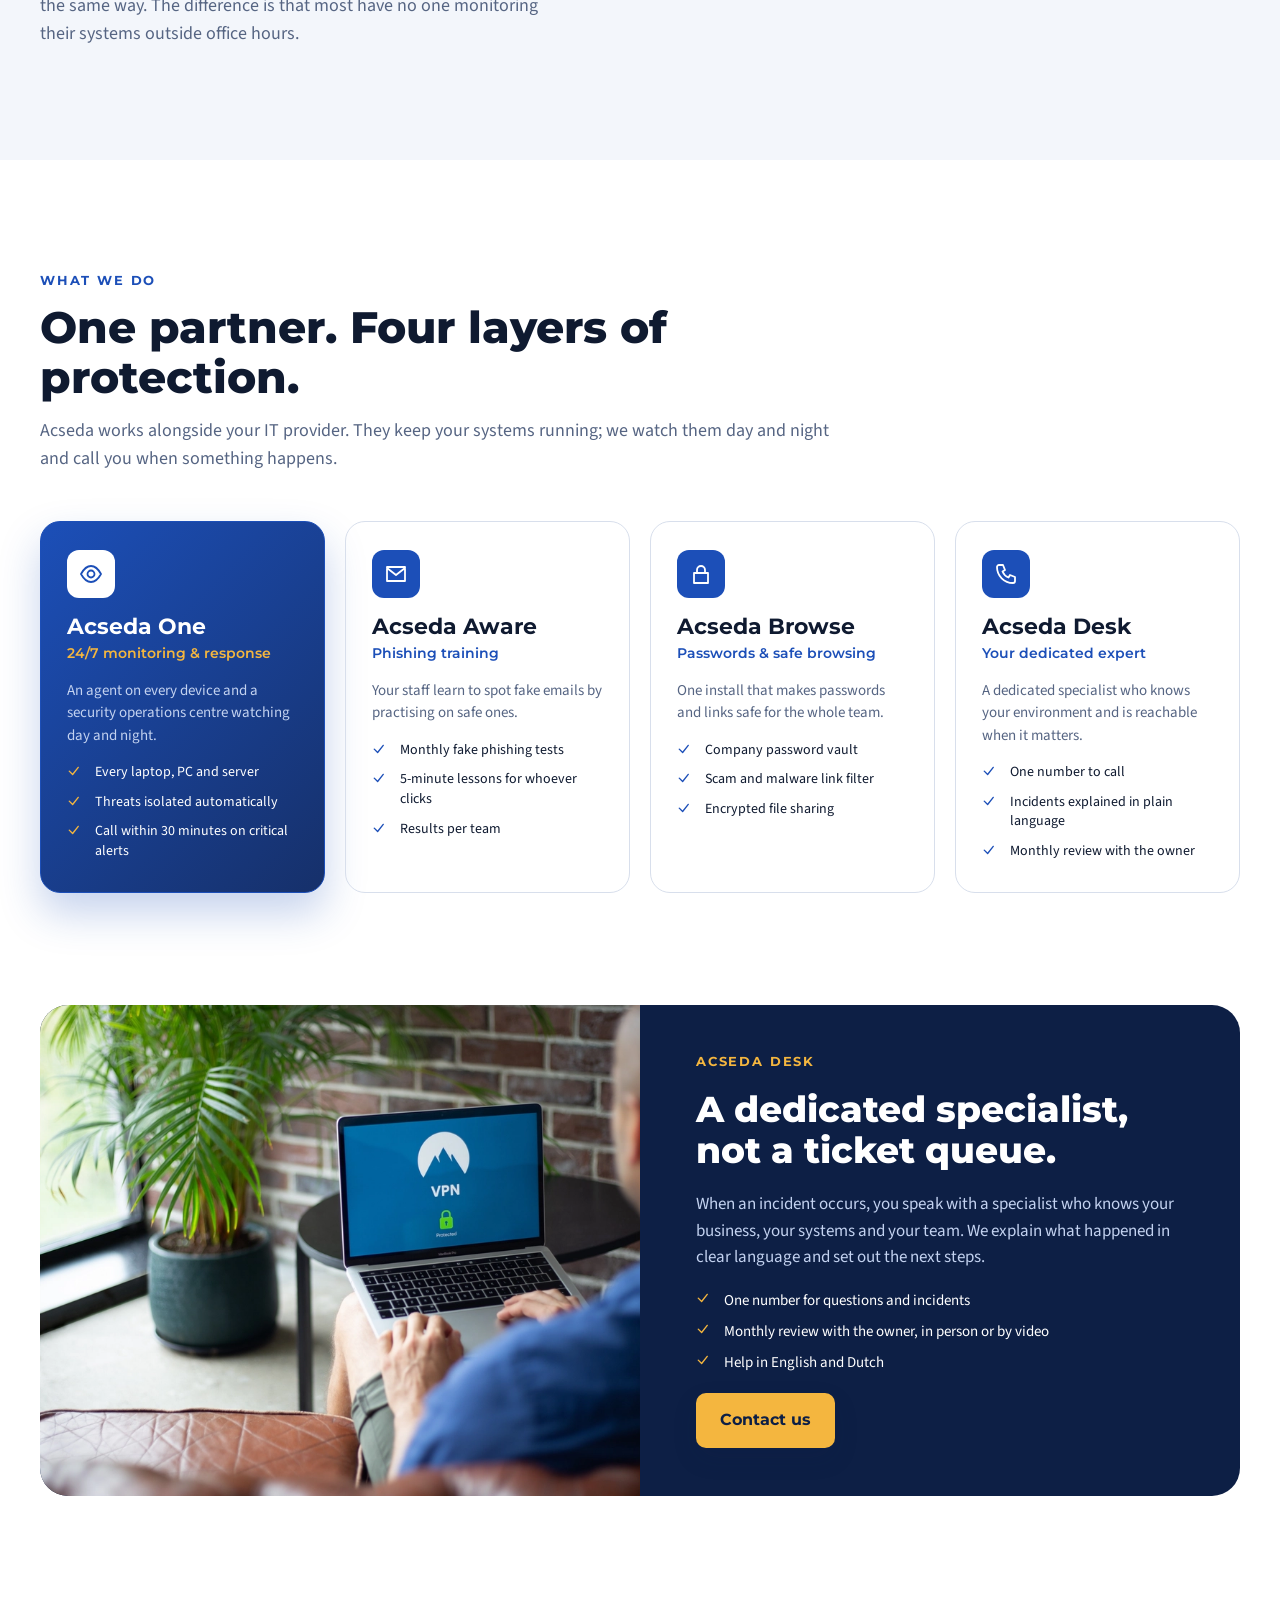
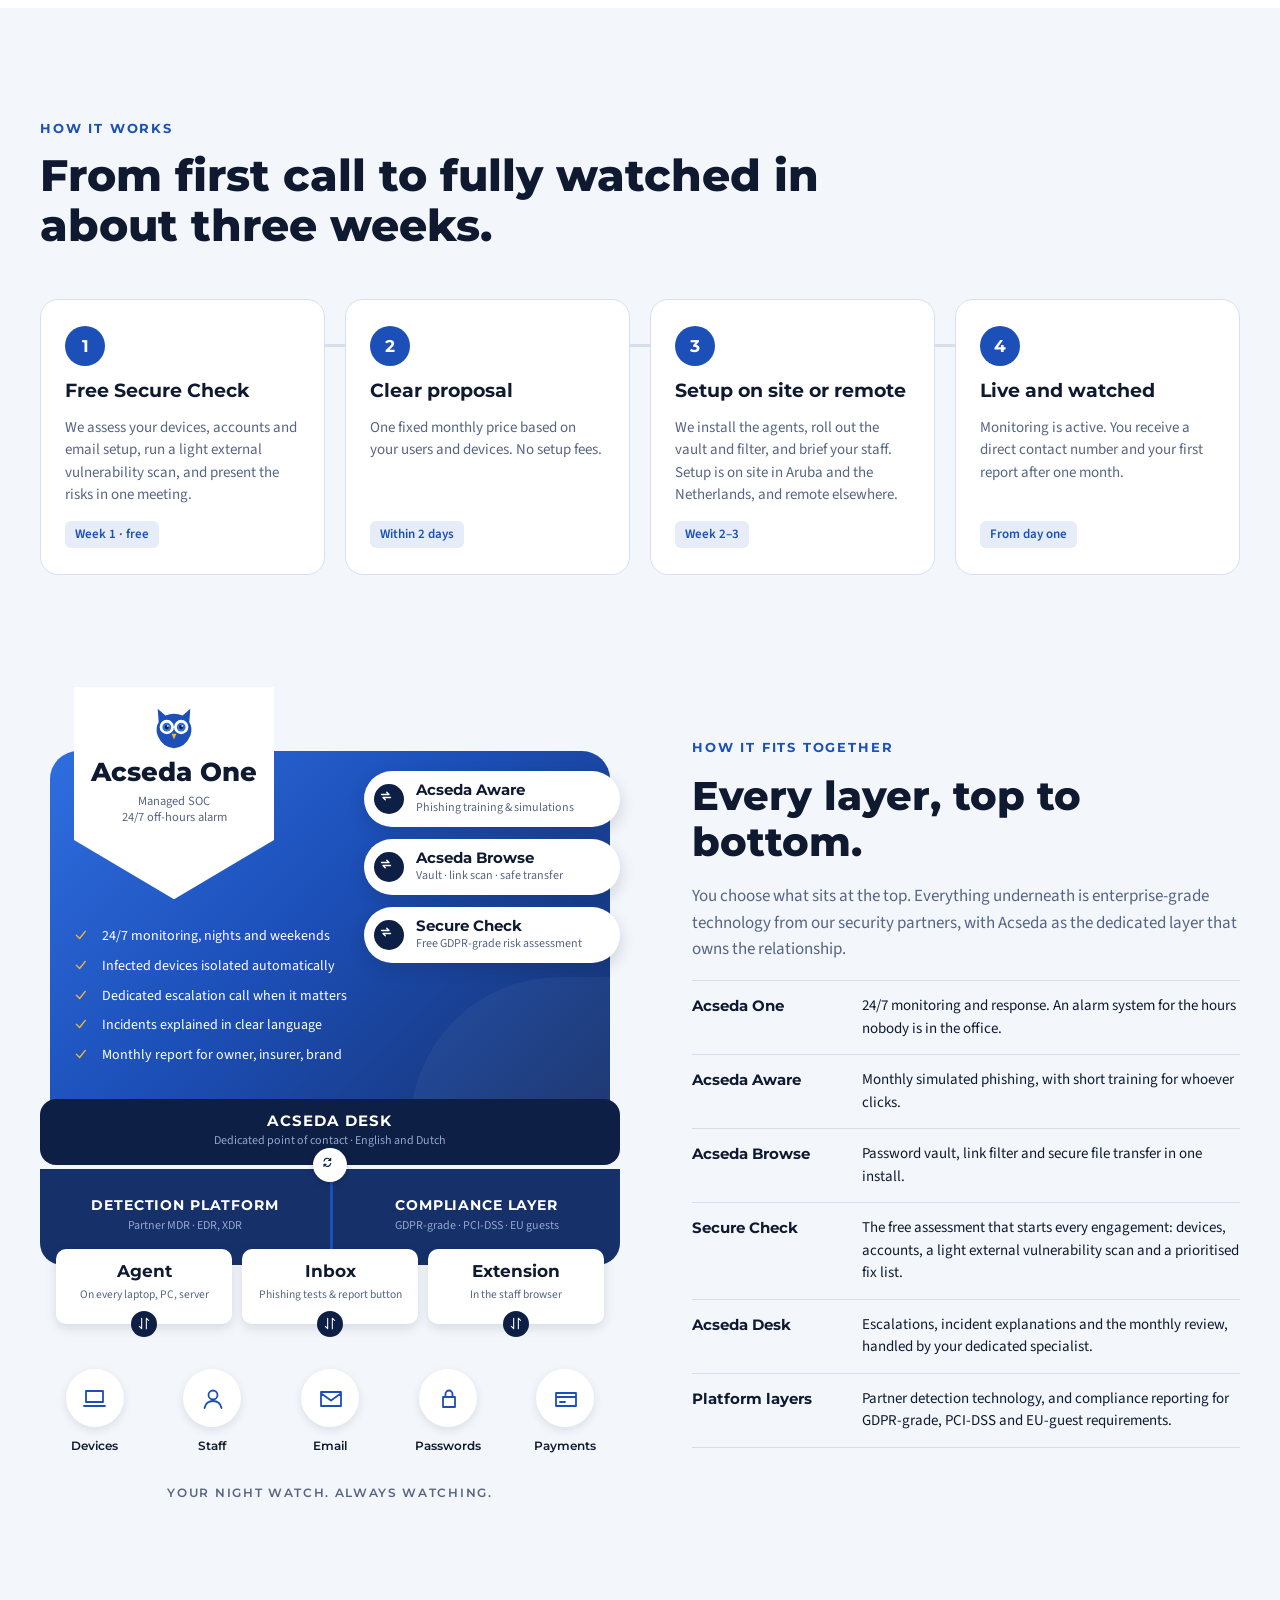
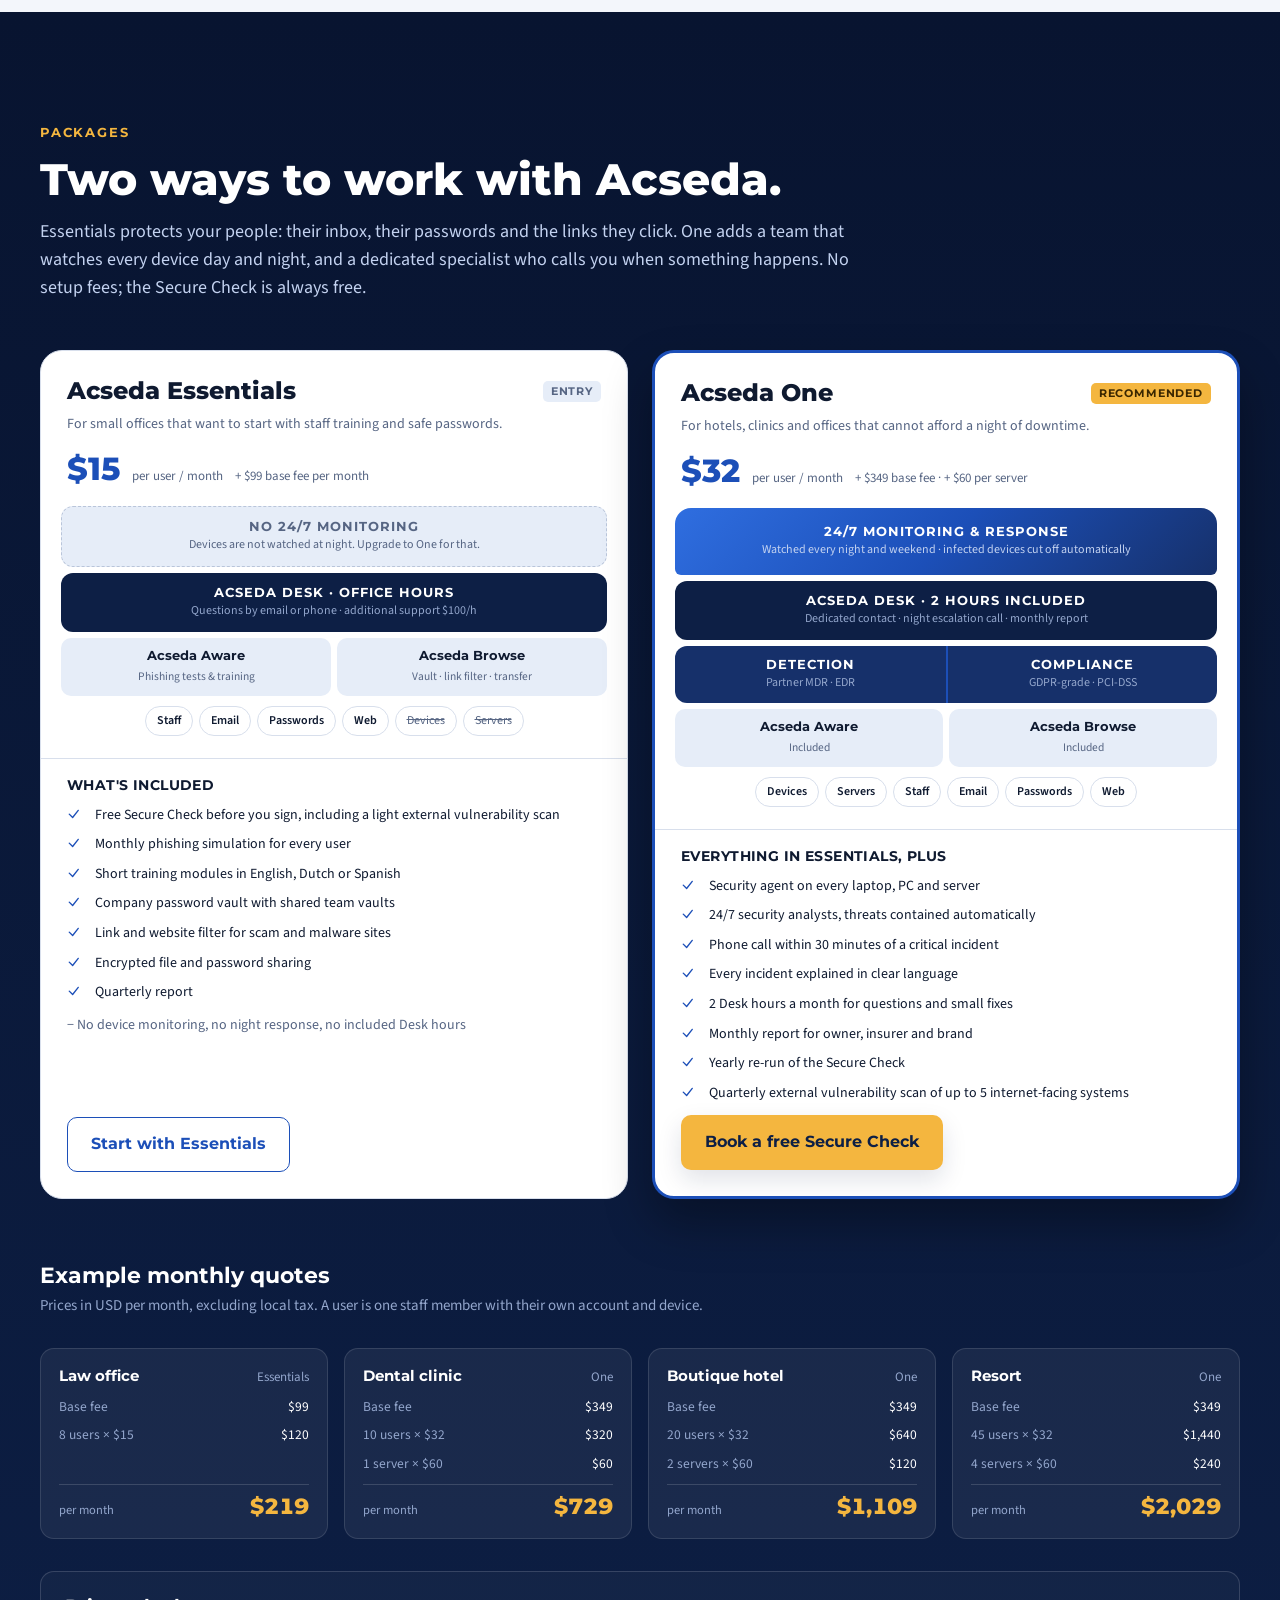
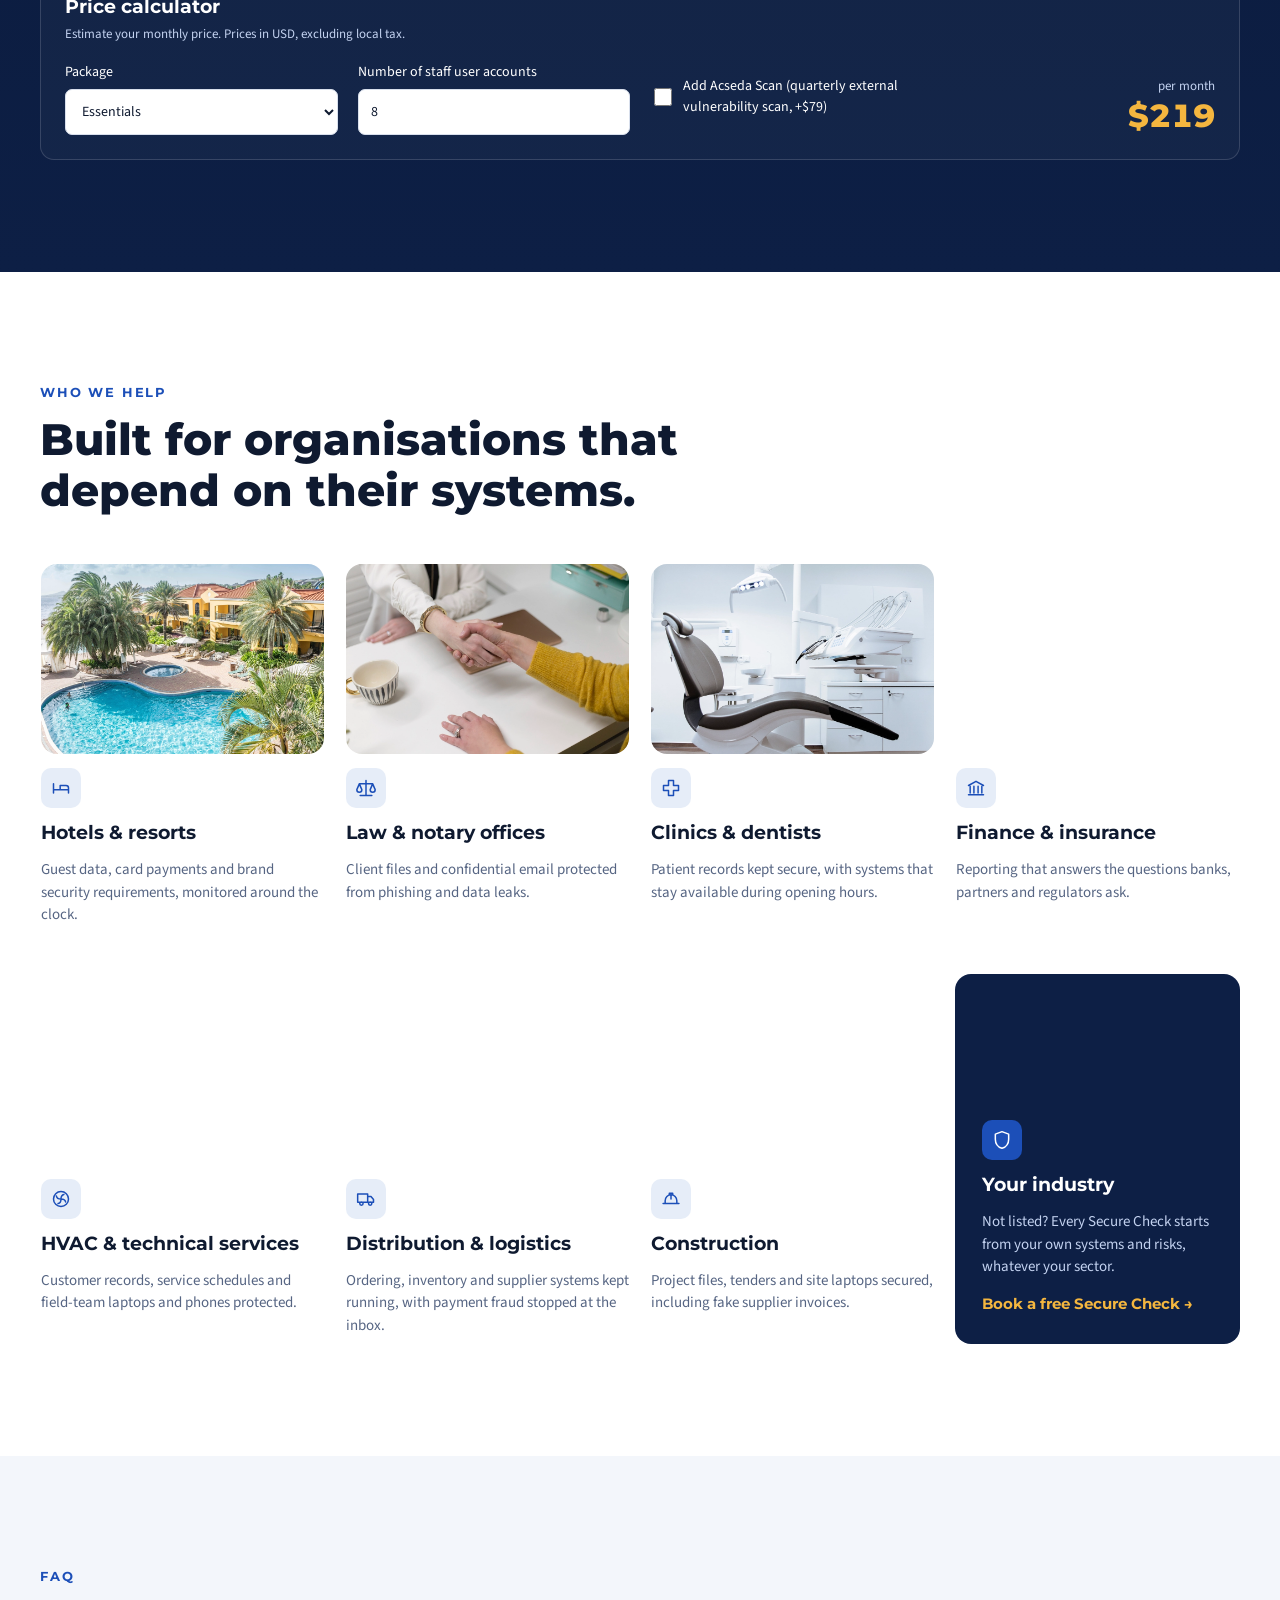
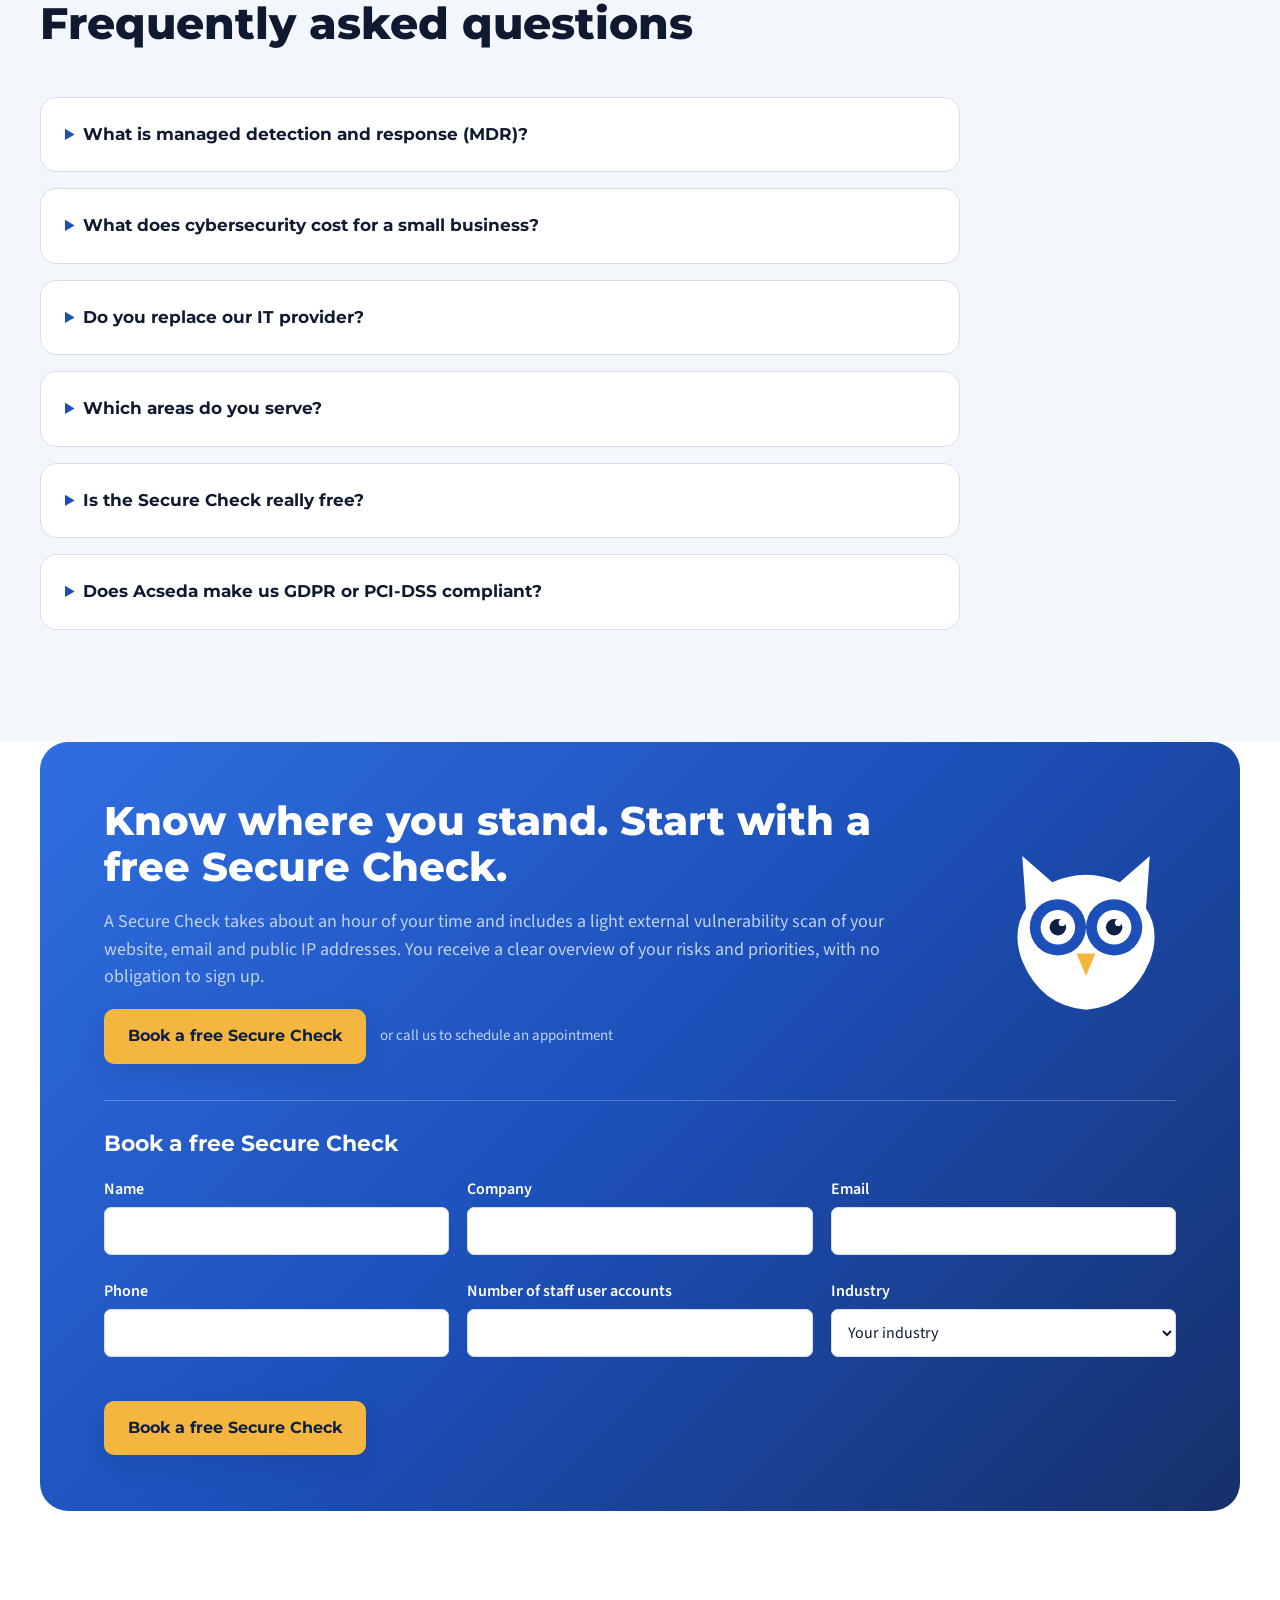
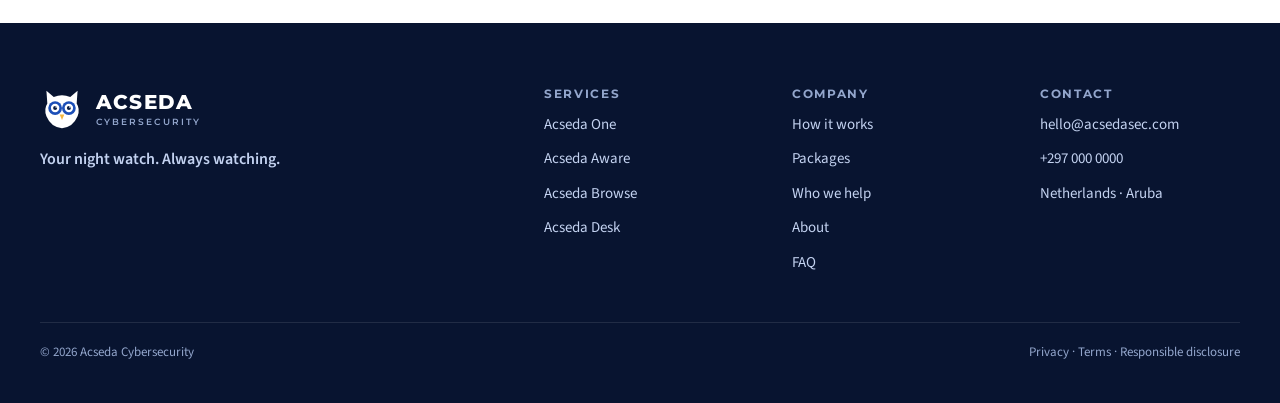
==== commit 0bad70ca: "feat(seo): reposition for NL + Aruba, FAQ, structured data, sitemap EN targets Aruba/Caribbean then " ====
--- a/index.html
+++ b/index.html
@@ -1,9 +1,96 @@
 <!doctype html>
 <html lang="en"><head><meta charset="utf-8"><meta name="viewport" content="width=device-width, initial-scale=1">
-<title>Acseda Cybersecurity — Your night watch. Always watching.</title>
-<meta name="description" content="Managed cybersecurity for businesses in Aruba and the Caribbean. 24/7 monitoring, local specialist support and a free Secure Check.">
-<meta property="og:site_name" content="Acseda Cybersecurity"><meta property="og:type" content="website"><meta property="og:locale" content="en_US"><meta property="og:locale:alternate" content="nl_NL"><meta property="og:title" content="Acseda Cybersecurity — Your night watch. Always watching."><meta property="og:description" content="Managed cybersecurity for businesses in Aruba and the Caribbean. 24/7 monitoring, local specialist support and a free Secure Check."><meta property="og:image" content="assets/photos/server.jpg"><meta property="og:image:alt" content="Server room monitored around the clock by Acseda Cybersecurity"><meta name="theme-color" content="#0D1F45">
-<link rel="alternate" hreflang="en" href="./"><link rel="alternate" hreflang="nl" href="nl/"><link rel="alternate" hreflang="x-default" href="./">
+<title>Cybersecurity in Aruba &amp; the Caribbean | 24/7 Managed Security | Acseda</title>
+<meta name="description" content="Managed cybersecurity for businesses in Aruba, the Caribbean and the Netherlands: 24/7 monitoring, phishing training and a free Secure Check.">
+<meta property="og:site_name" content="Acseda Cybersecurity"><meta property="og:type" content="website"><meta property="og:locale" content="en_US"><meta property="og:locale:alternate" content="nl_NL"><meta property="og:title" content="Cybersecurity in Aruba &amp; the Caribbean | 24/7 Managed Security | Acseda"><meta property="og:description" content="Managed cybersecurity for businesses in Aruba, the Caribbean and the Netherlands: 24/7 monitoring, phishing training and a free Secure Check."><meta property="og:image" content="https://acsedasec.com/assets/photos/server.jpg"><meta property="og:image:alt" content="Server racks in a data centre"><meta name="theme-color" content="#0D1F45">
+<link rel="alternate" hreflang="en" href="https://acsedasec.com/"><link rel="alternate" hreflang="nl" href="https://acsedasec.com/nl/"><link rel="alternate" hreflang="x-default" href="https://acsedasec.com/">
+<link rel="canonical" href="https://acsedasec.com/">
+<meta property="og:url" content="https://acsedasec.com/"><meta property="og:image:width" content="1024"><meta property="og:image:height" content="576"><meta name="twitter:card" content="summary_large_image">
+<script type="application/ld+json">
+{
+  "@context": "https://schema.org",
+  "@graph": [
+    {
+      "@type": [
+        "ProfessionalService",
+        "Organization"
+      ],
+      "@id": "https://acsedasec.com/#organization",
+      "name": "Acseda Cybersecurity",
+      "url": "https://acsedasec.com/",
+      "slogan": "Your night watch. Always watching.",
+      "description": "Managed cybersecurity for businesses in Aruba, the Caribbean and the Netherlands: 24/7 monitoring, phishing training and a free Secure Check.",
+      "email": "hello@acsedasec.com",
+      "areaServed": [
+        "Aruba",
+        "Caribbean",
+        "Netherlands"
+      ],
+      "knowsLanguage": [
+        "en",
+        "nl"
+      ],
+      "logo": "https://acsedasec.com/assets/favicon.svg",
+      "image": "https://acsedasec.com/assets/photos/server.jpg"
+    },
+    {
+      "@type": "FAQPage",
+      "@id": "https://acsedasec.com/#faq",
+      "inLanguage": "en",
+      "mainEntity": [
+        {
+          "@type": "Question",
+          "name": "What is managed detection and response (MDR)?",
+          "acceptedAnswer": {
+            "@type": "Answer",
+            "text": "Software on every laptop, PC and server reports suspicious behaviour to a security operations centre that is staffed 24/7. When something looks like an attack, such as ransomware encrypting files, the device is cut off from the network automatically and we call you. Acseda One is our MDR service."
+          }
+        },
+        {
+          "@type": "Question",
+          "name": "What does cybersecurity cost for a small business?",
+          "acceptedAnswer": {
+            "@type": "Answer",
+            "text": "Acseda Essentials starts at $99 a month plus $15 per user. Acseda One, with 24/7 monitoring, is $349 a month plus $32 per user and $60 per server. A law office with 8 users on Essentials pays $219 a month. There are no setup fees."
+          }
+        },
+        {
+          "@type": "Question",
+          "name": "Do you replace our IT provider?",
+          "acceptedAnswer": {
+            "@type": "Answer",
+            "text": "No. Acseda works alongside your IT provider. They keep your systems running; we add 24/7 security monitoring, staff training and password security, and work with them when an incident needs fixing."
+          }
+        },
+        {
+          "@type": "Question",
+          "name": "Which areas do you serve?",
+          "acceptedAnswer": {
+            "@type": "Answer",
+            "text": "Aruba, the rest of the Caribbean and the Netherlands. Setup and reviews are on site in Aruba and the Netherlands, and remote elsewhere. Support is in English and Dutch."
+          }
+        },
+        {
+          "@type": "Question",
+          "name": "Is the Secure Check really free?",
+          "acceptedAnswer": {
+            "@type": "Answer",
+            "text": "Yes. It takes about an hour of your time and includes a light external vulnerability scan of your website, email domain and public IP addresses, run only with your written permission. It is a vulnerability scan, not a penetration test."
+          }
+        },
+        {
+          "@type": "Question",
+          "name": "Does Acseda make us GDPR or PCI-DSS compliant?",
+          "acceptedAnswer": {
+            "@type": "Answer",
+            "text": "No service makes you compliant on its own. Acseda gives you the measures and the monthly reporting that show auditors, insurers, banks and hotel brands how your systems are protected."
+          }
+        }
+      ]
+    }
+  ]
+}
+</script>
 <link rel="icon" type="image/svg+xml" href="assets/favicon.svg"><link rel="preconnect" href="https://fonts.googleapis.com"><link rel="preconnect" href="https://fonts.gstatic.com" crossorigin><link href="https://fonts.googleapis.com/css2?family=Montserrat:wght@500;600;700;800&family=Source+Sans+3:wght@400;500;600;700&display=swap" rel="stylesheet"><link rel="stylesheet" href="css/styles.css"><script src="js/main.js" defer></script></head><body>
 <a class="skip-link" href="#main">Skip to content</a>
 
@@ -23,11 +110,11 @@
 </div>
 <div class="container hero-grid">
 <div class="hero-copy">
-<p class="hero-pill entrance"><span class="status-dot"></span>Managed cybersecurity for businesses in Aruba and the Caribbean
-</p>
-<h1><span class="entrance">Your night watch.</span><span class="entrance">Always watching.</span>
+<h1 class="hero-pill entrance"><span class="status-dot"></span>Managed cybersecurity for businesses in Aruba, the Caribbean and the Netherlands
 </h1>
-<p class="hero-description entrance">Many attacks on businesses begin after closing time. Acseda monitors every laptop, inbox and password around the clock, and a local specialist contacts you as soon as something happens.
+<p class="hero-title"><span class="entrance">Your night watch.</span><span class="entrance">Always watching.</span>
+</p>
+<p class="hero-description entrance">Many attacks on businesses begin after closing time. Acseda monitors every laptop, inbox and password around the clock, and your Acseda specialist contacts you as soon as something happens.
 </p>
 <div class="hero-buttons entrance"><a class="button primary" href="#contact">Book a free Secure Check</a><a class="button outline" href="#packages">See packages</a>
 </div>
@@ -36,7 +123,7 @@
 </div>
 <div><strong><span data-count="30">30</span> min</strong><span>callback on critical alerts</span>
 </div>
-<div><strong>Local</strong><span>specialist support in Aruba</span>
+<div><strong>NL + Aruba</strong><span>specialist support in English and Dutch</span>
 </div>
 </div>
 </div>
@@ -86,7 +173,7 @@
 </div>
 <div class="reveal"><span class="icon"><svg viewBox="0 0 24 24" width="24" height="24" aria-hidden="true"><path d="M12 3a9 9 0 1 0 0 18 9 9 0 1 0 0-18Z M12 7v5l3 2" fill="none" stroke="currentColor" stroke-width="1.8" stroke-linecap="round" stroke-linejoin="round"/></svg></span><span>24/7 security operations centre</span>
 </div>
-<div class="reveal"><span class="icon"><svg viewBox="0 0 24 24" width="24" height="24" aria-hidden="true"><path d="M12 22s7-6.3 7-12a7 7 0 0 0-14 0c0 5.7 7 12 7 12Z M12 7.5a2.5 2.5 0 1 0 0 5 2.5 2.5 0 1 0 0-5Z" fill="none" stroke="currentColor" stroke-width="1.8" stroke-linecap="round" stroke-linejoin="round"/></svg></span><span>Local support on Aruba</span>
+<div class="reveal"><span class="icon"><svg viewBox="0 0 24 24" width="24" height="24" aria-hidden="true"><path d="M12 22s7-6.3 7-12a7 7 0 0 0-14 0c0 5.7 7 12 7 12Z M12 7.5a2.5 2.5 0 1 0 0 5 2.5 2.5 0 1 0 0-5Z" fill="none" stroke="currentColor" stroke-width="1.8" stroke-linecap="round" stroke-linejoin="round"/></svg></span><span>Support in Aruba and the Netherlands</span>
 </div>
 </div>
 </div>
@@ -135,8 +222,10 @@
 <header class="section-heading reveal">
 <p class="eyebrow">What we do
 </p>
-<h2>One local partner. Four layers of protection.
+<h2>One partner. Four layers of protection.
 </h2>
+<p>Acseda works alongside your IT provider. They keep your systems running; we watch them day and night and call you when something happens.
+</p>
 </header>
 <div class="service-grid stagger">
 <article class="service-card interactive-card reveal featured"><span class="icon"><svg viewBox="0 0 24 24" width="24" height="24" aria-hidden="true"><path d="M2 12C5 6.5 8.5 4 12 4s7 2.5 10 8c-3 5.5-6.5 8-10 8S5 17.5 2 12Z M12 8.5a3.5 3.5 0 1 0 0 7 3.5 3.5 0 1 0 0-7Z" fill="none" stroke="currentColor" stroke-width="1.8" stroke-linecap="round" stroke-linejoin="round"/></svg></span>
@@ -197,7 +286,7 @@
 <div>
 <h3>Acseda Desk
 </h3>
-<h4>Your local expert
+<h4>Your dedicated expert
 </h4>
 </div>
 <p class="">A dedicated specialist who knows your environment and is reachable when it matters.
@@ -221,7 +310,7 @@
 <header class="section-heading reveal">
 <p class="eyebrow">Acseda Desk
 </p>
-<h2>A dedicated local specialist, not a ticket queue.
+<h2>A dedicated specialist, not a ticket queue.
 </h2>
 <p class="">When an incident occurs, you speak with a specialist who knows your business, your systems and your team. We explain what happened in clear language and set out the next steps.
 </p>
@@ -263,9 +352,9 @@
 </p><span class="step-when">Within 2 days</span>
 </li>
 <li class="step reveal"><span class="step-number">3</span>
-<h3>Setup on site
-</h3>
-<p class="">We install the agents, roll out the vault and filter, and brief your staff.
+<h3>Setup on site or remote
+</h3>
+<p class="">We install the agents, roll out the vault and filter, and brief your staff. Setup is on site in Aruba and the Netherlands, and remote elsewhere.
 </p><span class="step-when">Week 2–3</span>
 </li>
 <li class="step reveal"><span class="step-number">4</span>
@@ -293,7 +382,7 @@
 </li>
 <li><svg viewBox="0 0 24 24" width="24" height="24" aria-hidden="true"><path d="M3 9.5 7.5 14 15 4.5" fill="none" stroke="currentColor" stroke-width="1.8" stroke-linecap="round" stroke-linejoin="round"/></svg><span>Infected devices isolated automatically</span>
 </li>
-<li><svg viewBox="0 0 24 24" width="24" height="24" aria-hidden="true"><path d="M3 9.5 7.5 14 15 4.5" fill="none" stroke="currentColor" stroke-width="1.8" stroke-linecap="round" stroke-linejoin="round"/></svg><span>Local escalation call when it matters</span>
+<li><svg viewBox="0 0 24 24" width="24" height="24" aria-hidden="true"><path d="M3 9.5 7.5 14 15 4.5" fill="none" stroke="currentColor" stroke-width="1.8" stroke-linecap="round" stroke-linejoin="round"/></svg><span>Dedicated escalation call when it matters</span>
 </li>
 <li><svg viewBox="0 0 24 24" width="24" height="24" aria-hidden="true"><path d="M3 9.5 7.5 14 15 4.5" fill="none" stroke="currentColor" stroke-width="1.8" stroke-linecap="round" stroke-linejoin="round"/></svg><span>Incidents explained in clear language</span>
 </li>
@@ -330,7 +419,7 @@
 <div class="stack-desk stack-part" tabindex="0" data-layer="desk" style="--build:3">
 <h3>ACSEDA DESK
 </h3>
-<p>Local point of contact · English and Dutch
+<p>Dedicated point of contact · English and Dutch
 </p><span class="hub"><svg viewBox="0 0 24 24" width="24" height="24" aria-hidden="true"><path d="M3 6a5 5 0 0 1 9-2l1 1M13 10a5 5 0 0 1-9 2l-1-1M13 2v3h-3M3 14v-3h3" fill="none" stroke="currentColor" stroke-width="1.8" stroke-linecap="round" stroke-linejoin="round"/></svg></span>
 </div>
 <div class="stack-platform stack-part" tabindex="0" data-layer="platform" style="--build:2">
@@ -388,7 +477,7 @@
 </p>
 <h2>Every layer, top to bottom.
 </h2>
-<p class="">You choose what sits at the top. Everything underneath is enterprise-grade technology from our security partners, with Acseda as the local layer that owns the relationship.
+<p class="">You choose what sits at the top. Everything underneath is enterprise-grade technology from our security partners, with Acseda as the dedicated layer that owns the relationship.
 </p>
 </header>
 <dl class="legend-rows">
@@ -419,7 +508,7 @@
 <div tabindex="0" data-layer="desk" class="legend-row reveal">
 <dt>Acseda Desk
 </dt>
-<dd>Escalations, incident explanations and the monthly review, handled locally.
+<dd>Escalations, incident explanations and the monthly review, handled by your dedicated specialist.
 </dd>
 </div>
 <div tabindex="0" data-layer="platform" class="legend-row reveal">
@@ -439,7 +528,7 @@
 </p>
 <h2>Two ways to work with Acseda.
 </h2>
-<p class="">Essentials protects your people: their inbox, their passwords and the links they click. One adds a team that watches every device day and night, and a local specialist who calls you when something happens. No setup fees; the Secure Check is always free.
+<p class="">Essentials protects your people: their inbox, their passwords and the links they click. One adds a team that watches every device day and night, and a dedicated specialist who calls you when something happens. No setup fees; the Secure Check is always free.
 </p>
 </header>
 <div class="package-tabs" role="group" aria-label="Choose package"><button type="button" aria-pressed="true" data-package="essentials" aria-controls="package-essentials">Essentials</button><button type="button" aria-pressed="false" data-package="one" aria-controls="package-one">One</button>
@@ -522,7 +611,7 @@
 <div class="lay desk">
 <h4>Acseda Desk · 2 hours included
 </h4>
-<p class="">Local contact · night escalation call · monthly report
+<p class="">Dedicated contact · night escalation call · monthly report
 </p>
 </div>
 <div class="lay mini-platform">
@@ -691,7 +780,7 @@
 </h3>
 <p>Estimate your monthly price. Prices in USD, excluding local tax.
 </p>
-<div class="calculator-grid"><label>Package<select id="calc-package"><option value="essentials">Essentials</option><option value="one">One</option></select></label><label>Number of users<input id="calc-users" type="number" min="1" max="100000" value="8" step="1" inputmode="numeric"></label><label id="calc-scan-label" class="calc-check"><input id="calc-scan" type="checkbox"> Add Acseda Scan (quarterly external scan, +$79)</label><label id="calc-servers-label" hidden>Number of servers<input id="calc-servers" type="number" min="0" max="100000" value="0" step="1" inputmode="numeric" disabled></label>
+<div class="calculator-grid"><label>Package<select id="calc-package"><option value="essentials">Essentials</option><option value="one">One</option></select></label><label>Number of staff user accounts<input id="calc-users" type="number" min="1" max="100000" value="8" step="1" inputmode="numeric"></label><label id="calc-scan-label" class="calc-check"><input id="calc-scan" type="checkbox"> Add Acseda Scan (quarterly external vulnerability scan, +$79)</label><label id="calc-servers-label" hidden>Number of servers<input id="calc-servers" type="number" min="0" max="100000" value="0" step="1" inputmode="numeric" disabled></label>
 <div class="calculator-total"><span>per month</span><output id="calc-total" aria-live="polite" aria-atomic="true">$219</output>
 </div>
 </div>
@@ -772,6 +861,42 @@
 </div>
 </div>
 </section>
+<section id="faq" class="section tinted">
+<div class="container">
+<header class="section-heading reveal">
+<p class="eyebrow">FAQ
+</p>
+<h2>Frequently asked questions
+</h2>
+</header>
+<div class="faq-list">
+<details class="faq-card">
+<summary>What is managed detection and response (MDR)?</summary>
+<p>Software on every laptop, PC and server reports suspicious behaviour to a security operations centre that is staffed 24/7. When something looks like an attack, such as ransomware encrypting files, the device is cut off from the network automatically and we call you. Acseda One is our MDR service.</p>
+</details>
+<details class="faq-card">
+<summary>What does cybersecurity cost for a small business?</summary>
+<p>Acseda Essentials starts at $99 a month plus $15 per user. Acseda One, with 24/7 monitoring, is $349 a month plus $32 per user and $60 per server. A law office with 8 users on Essentials pays $219 a month. There are no setup fees.</p>
+</details>
+<details class="faq-card">
+<summary>Do you replace our IT provider?</summary>
+<p>No. Acseda works alongside your IT provider. They keep your systems running; we add 24/7 security monitoring, staff training and password security, and work with them when an incident needs fixing.</p>
+</details>
+<details class="faq-card">
+<summary>Which areas do you serve?</summary>
+<p>Aruba, the rest of the Caribbean and the Netherlands. Setup and reviews are on site in Aruba and the Netherlands, and remote elsewhere. Support is in English and Dutch.</p>
+</details>
+<details class="faq-card">
+<summary>Is the Secure Check really free?</summary>
+<p>Yes. It takes about an hour of your time and includes a light external vulnerability scan of your website, email domain and public IP addresses, run only with your written permission. It is a vulnerability scan, not a penetration test.</p>
+</details>
+<details class="faq-card">
+<summary>Does Acseda make us GDPR or PCI-DSS compliant?</summary>
+<p>No service makes you compliant on its own. Acseda gives you the measures and the monthly reporting that show auditors, insurers, banks and hotel brands how your systems are protected.</p>
+</details>
+</div>
+</div>
+</section>
 <section id="contact" class="contact-section">
 <div class="container">
 <div class="contact-band reveal">
@@ -797,7 +922,7 @@
 </div>
 <div class="field"><label for="contact-phone">Phone</label><input id="contact-phone" name="phone" type="tel" autocomplete="tel" required aria-describedby="error-phone"><span class="field-error" id="error-phone"></span>
 </div>
-<div class="field"><label for="contact-users">Number of users</label><input id="contact-users" name="users" type="number" min="1" max="100000" step="1" inputmode="numeric" required aria-describedby="error-users"><span class="field-error" id="error-users"></span>
+<div class="field"><label for="contact-users">Number of staff user accounts</label><input id="contact-users" name="users" type="number" min="1" max="100000" step="1" inputmode="numeric" required aria-describedby="error-users"><span class="field-error" id="error-users"></span>
 </div>
 <div class="field"><label for="contact-industry">Industry</label><select id="contact-industry" name="industry" required aria-describedby="error-industry"><option value="">Your industry</option><option>Hotels &amp; resorts</option><option>Law &amp; notary offices</option><option>Clinics &amp; dentists</option><option>Finance &amp; insurance</option><option>HVAC &amp; technical services</option><option>Distribution &amp; logistics</option><option>Construction</option><option>Your industry</option></select><span class="field-error" id="error-industry"></span>
 </div>
@@ -824,12 +949,12 @@
 </div>
 <div class="reveal">
 <h3>Company
-</h3><a href="#how-it-works">How it works</a><a href="#packages">Packages</a><a href="#who-we-help">Who we help</a><a href="#about">About</a>
+</h3><a href="#how-it-works">How it works</a><a href="#packages">Packages</a><a href="#who-we-help">Who we help</a><a href="#about">About</a><a href="#faq">FAQ</a>
 </div>
 <div class="reveal">
 <h3>Contact
 </h3><a href="mailto:hello@acsedasec.com">hello@acsedasec.com</a><a href="tel:+2970000000">+297 000 0000</a>
-<p class="">Oranjestad, Aruba
+<p class="">Netherlands · Aruba
 </p>
 </div>
 </div>
--- a/css/styles.css
+++ b/css/styles.css
@@ -54,11 +54,11 @@
 h1,h2,h3,h4,p,ul,ol,dl,dd {
   margin:0;
 }
-h1,h2,h3,h4 {
+.hero-title,h2,h3,h4 {
   font-family:var(--display);
   line-height:1.2;
 }
-h1,h2 {
+.hero-title,h2 {
   font-weight:800;
 }
 h2 {
@@ -330,6 +330,36 @@
 .menu-toggle {
   display:none;
 }
+/* FAQ uses native disclosure controls for keyboard and no-JS access. */
+.faq-list {
+  display:grid;
+  gap:16px;
+  max-width:920px;
+}
+.faq-card {
+  background:var(--white);
+  border:1px solid var(--line);
+  border-radius:16px;
+}
+.faq-card summary {
+  padding:24px;
+  color:var(--ink);
+  font:700 17px/1.5 var(--display);
+  cursor:pointer;
+  overflow-wrap:anywhere;
+}
+.faq-card summary::marker {
+  color:var(--royal);
+}
+.faq-card[open] {
+  border-color:var(--royal);
+}
+.faq-card p {
+  padding:0 24px 24px;
+  font-size:18px;
+  line-height:1.55;
+}
+
 /* Hero */
 .hero {
   position:relative;
@@ -369,6 +399,8 @@
   gap:28px;
 }
 .hero-pill {
+  font-family:var(--body);
+  line-height:1.5;
   display:flex;
   align-items:center;
   gap:10px;
@@ -389,15 +421,16 @@
   border-radius:50%;
   background:var(--sun);
 }
-h1 {
+.hero-title {
+  color:inherit;
   font-size:62px;
   line-height:1.08;
   letter-spacing:normal;
 }
-h1>span {
+.hero-title>span {
   display:block;
 }
-h1>span+span {
+.hero-title>span+span {
   color:#8FB3FF;
 }
 .hero-description {
@@ -411,7 +444,7 @@
 }
 .hero-stats {
   display:grid;
-  grid-template-columns:1.25fr 1fr 1fr;
+  grid-template-columns:1.25fr 1fr minmax(156px,1fr);
   gap:28px;
   padding-top:12px;
 }
@@ -1665,7 +1698,7 @@
     grid-template-columns:minmax(0,1fr) minmax(0,480px);
     gap:36px;
   }
-  h1 {
+  .hero-title {
     font-size:52px;
   }
   .hero-buttons {
@@ -1763,7 +1796,7 @@
   .hero-copy {
     gap:24px;
   }
-  h1 {
+  .hero-title {
     font-size:46px;
   }
   .hero-pill {
@@ -1773,7 +1806,7 @@
     font-size:18px;
   }
   .hero-stats {
-    grid-template-columns:1fr 1fr 1fr;
+    grid-template-columns:1fr 1fr minmax(138px,1fr);
   }
   .hero-stats strong {
     font-size:23px;
@@ -1991,13 +2024,14 @@
   .hero-copy {
     max-width:650px;
   }
-  h1 {
+  .hero-title {
     font-size:58px;
   }
   .hero-pill {
     font-size:14px;
   }
   .hero-stats {
+    grid-template-columns:1fr 1fr minmax(156px,1fr);
     max-width:580px;
     gap:32px;
   }
@@ -2179,7 +2213,7 @@
     padding:7px 11px;
     gap:8px;
   }
-  h1 {
+  .hero-title {
     font-size:clamp(33px,9.8vw,53px);
     letter-spacing:-.035em;
   }
@@ -2195,6 +2229,7 @@
     font-size:14px;
   }
   .hero-stats {
+    grid-template-columns:1fr 1fr minmax(138px,1fr);
     gap:18px;
   }
   .hero-stats strong {
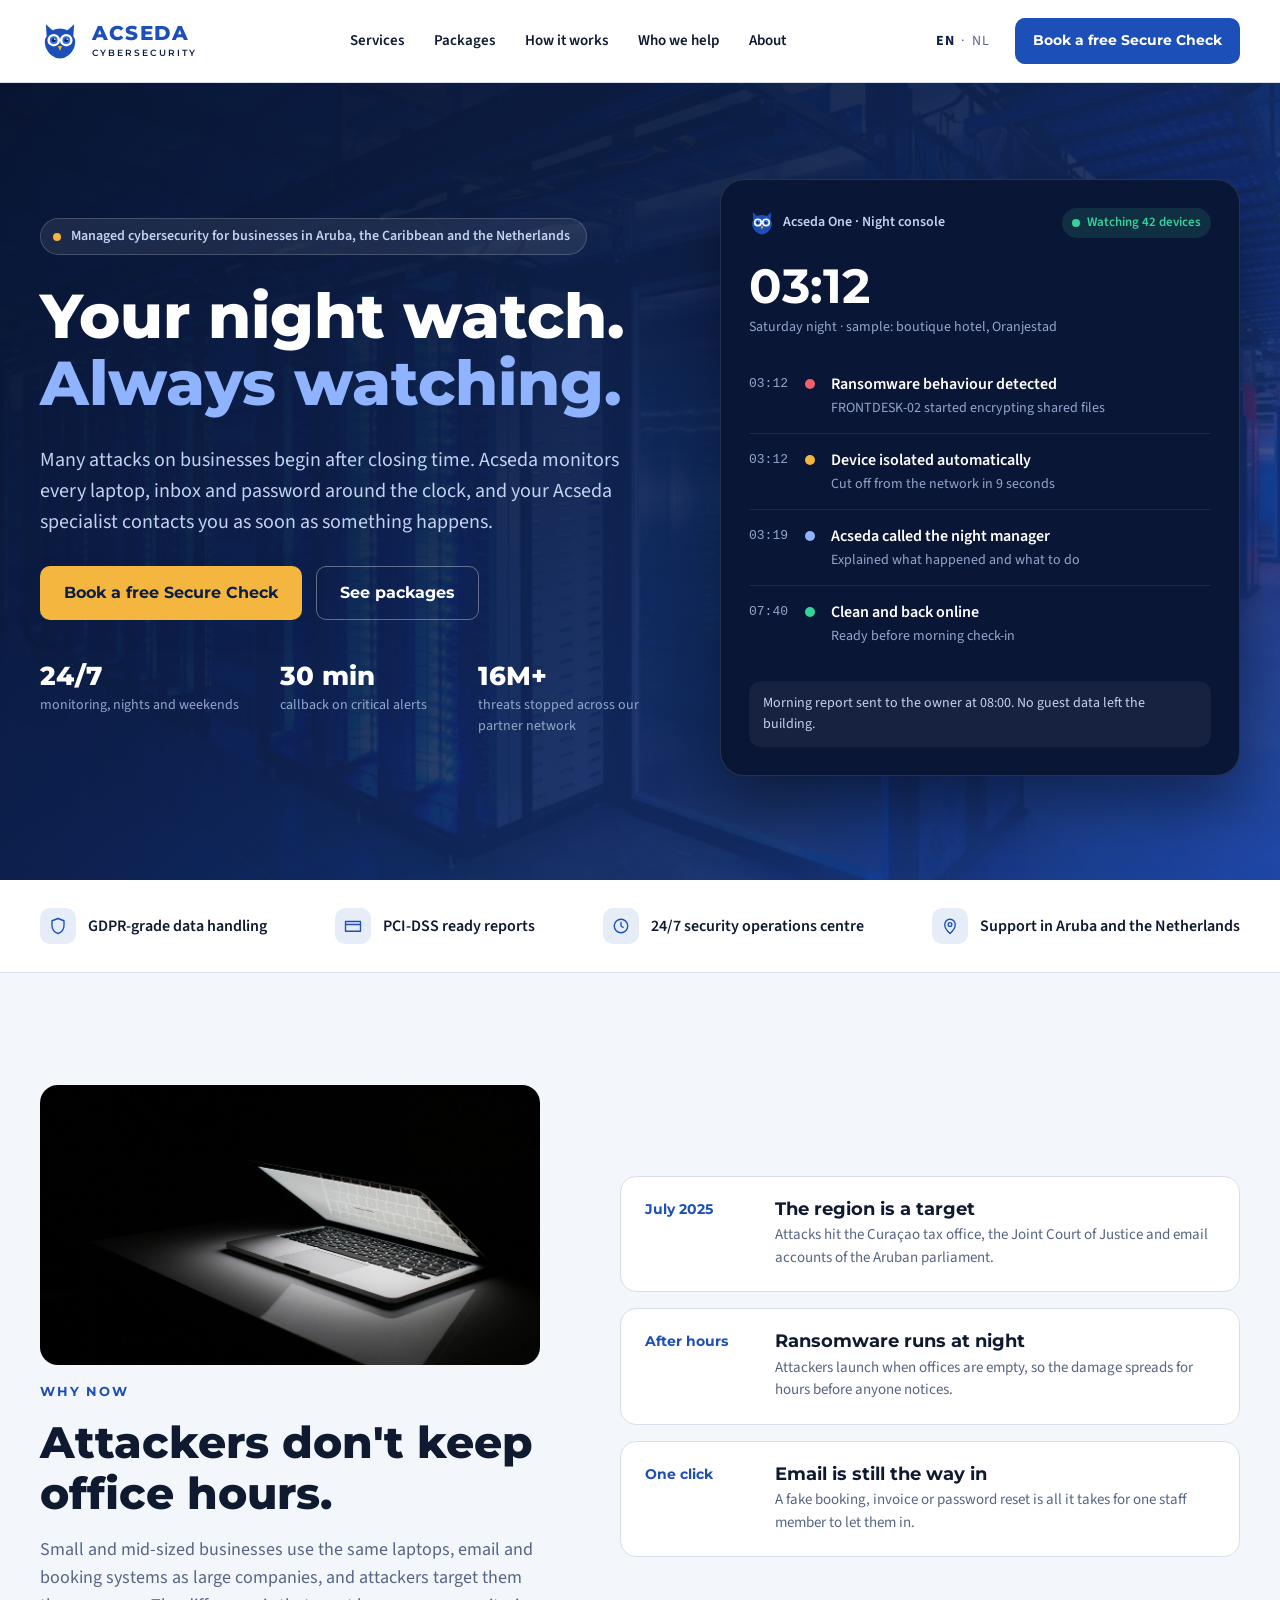
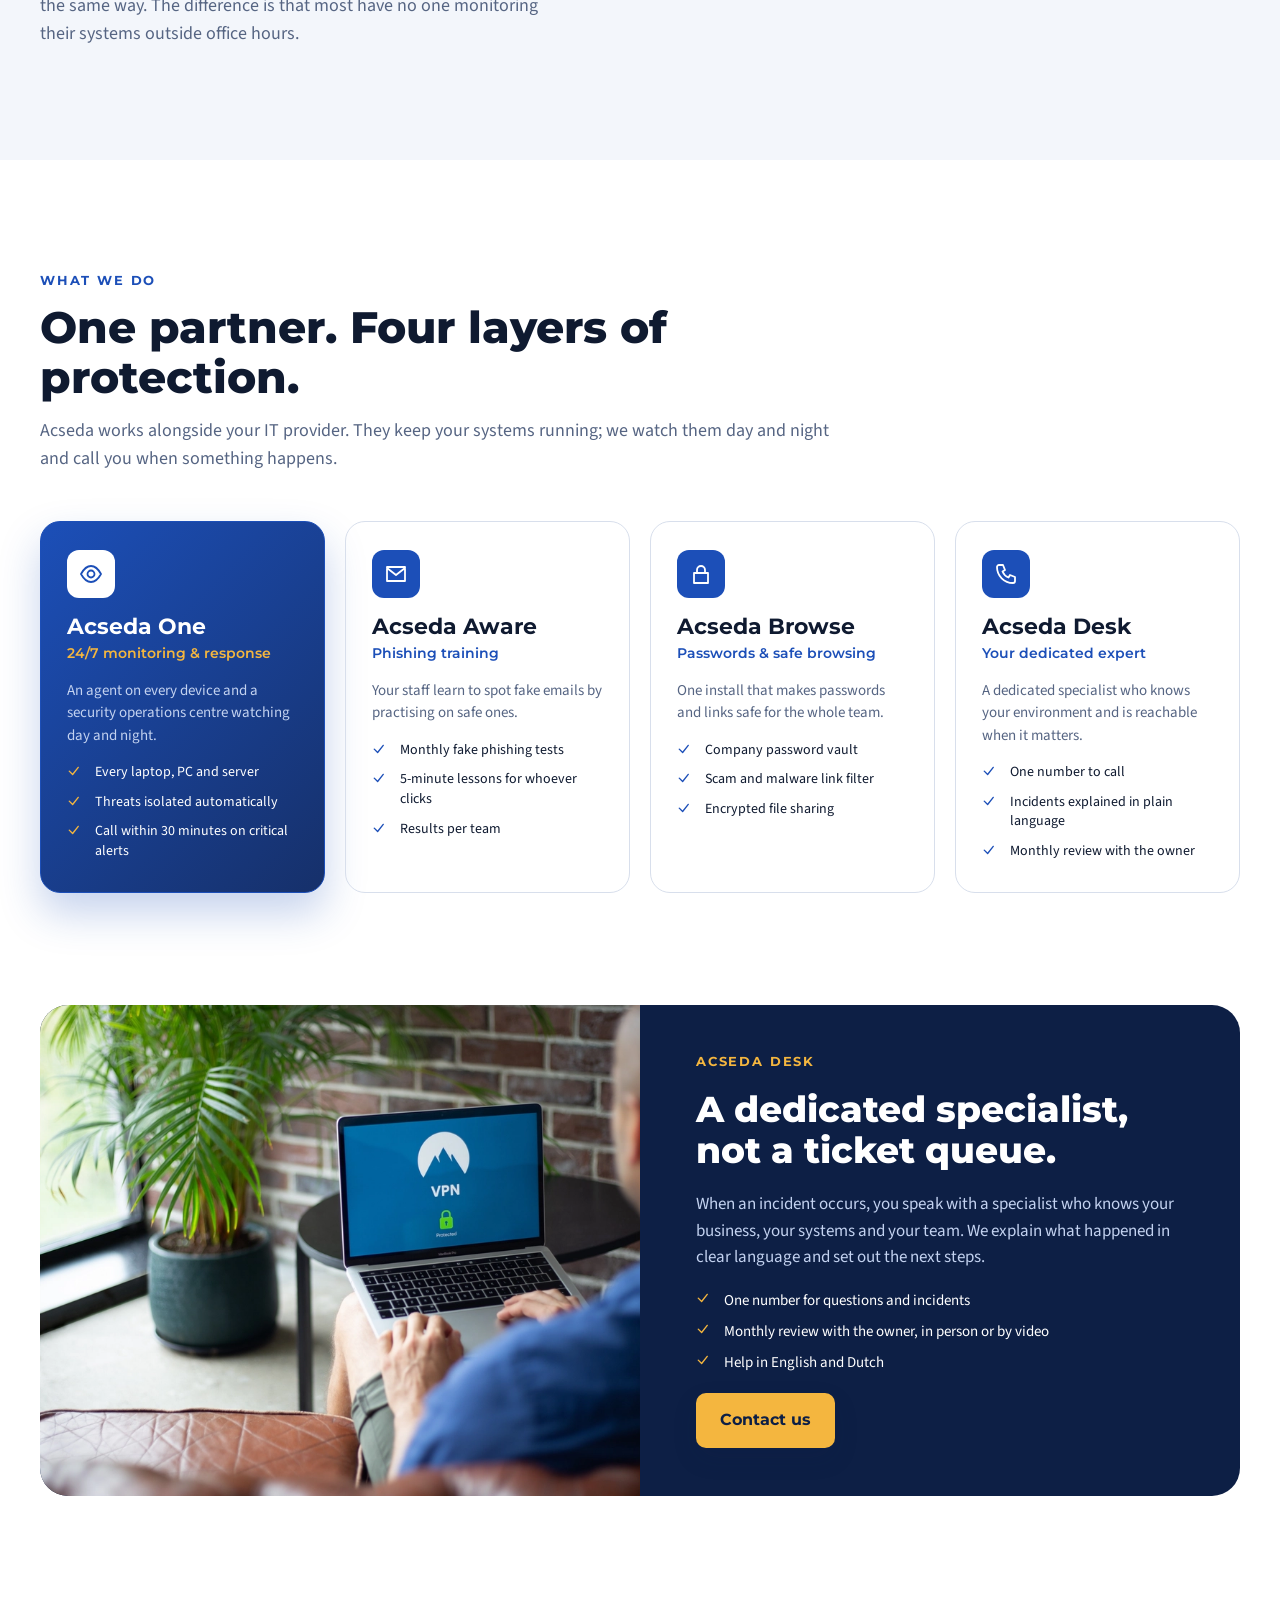
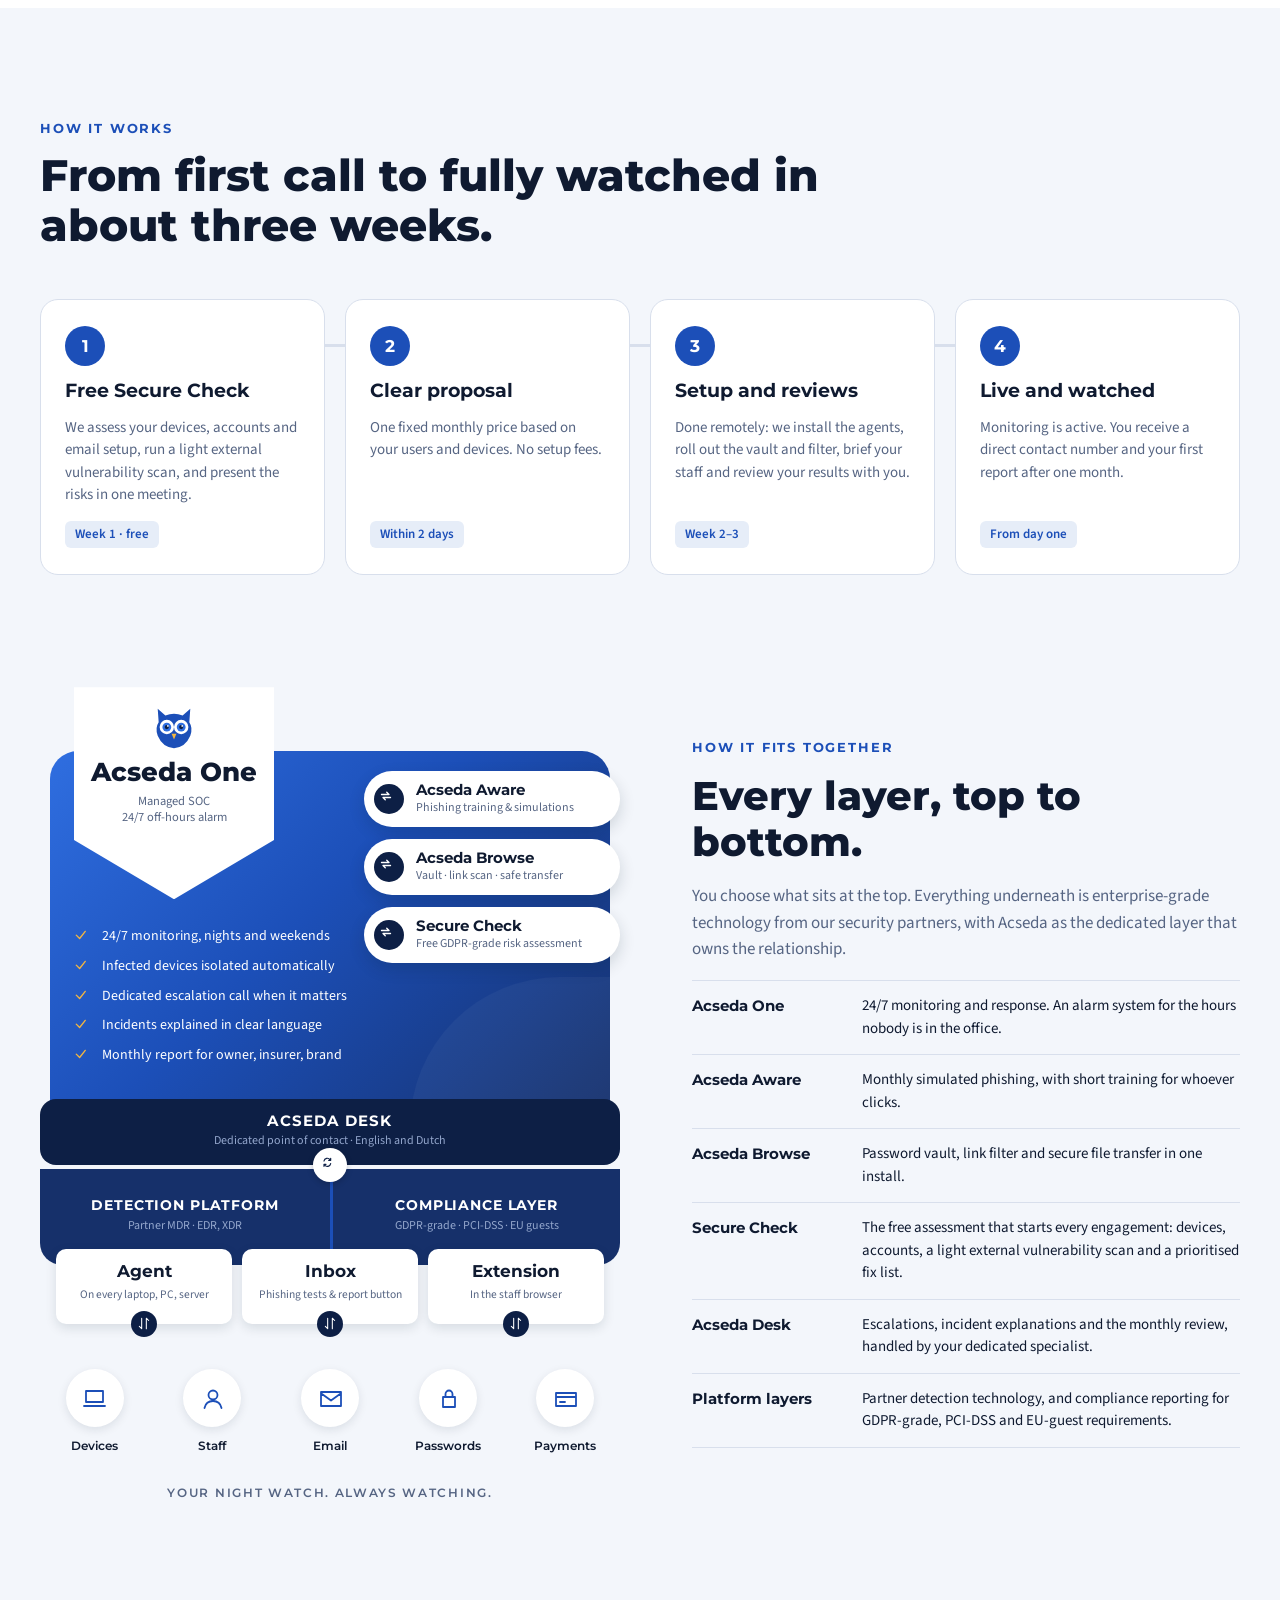
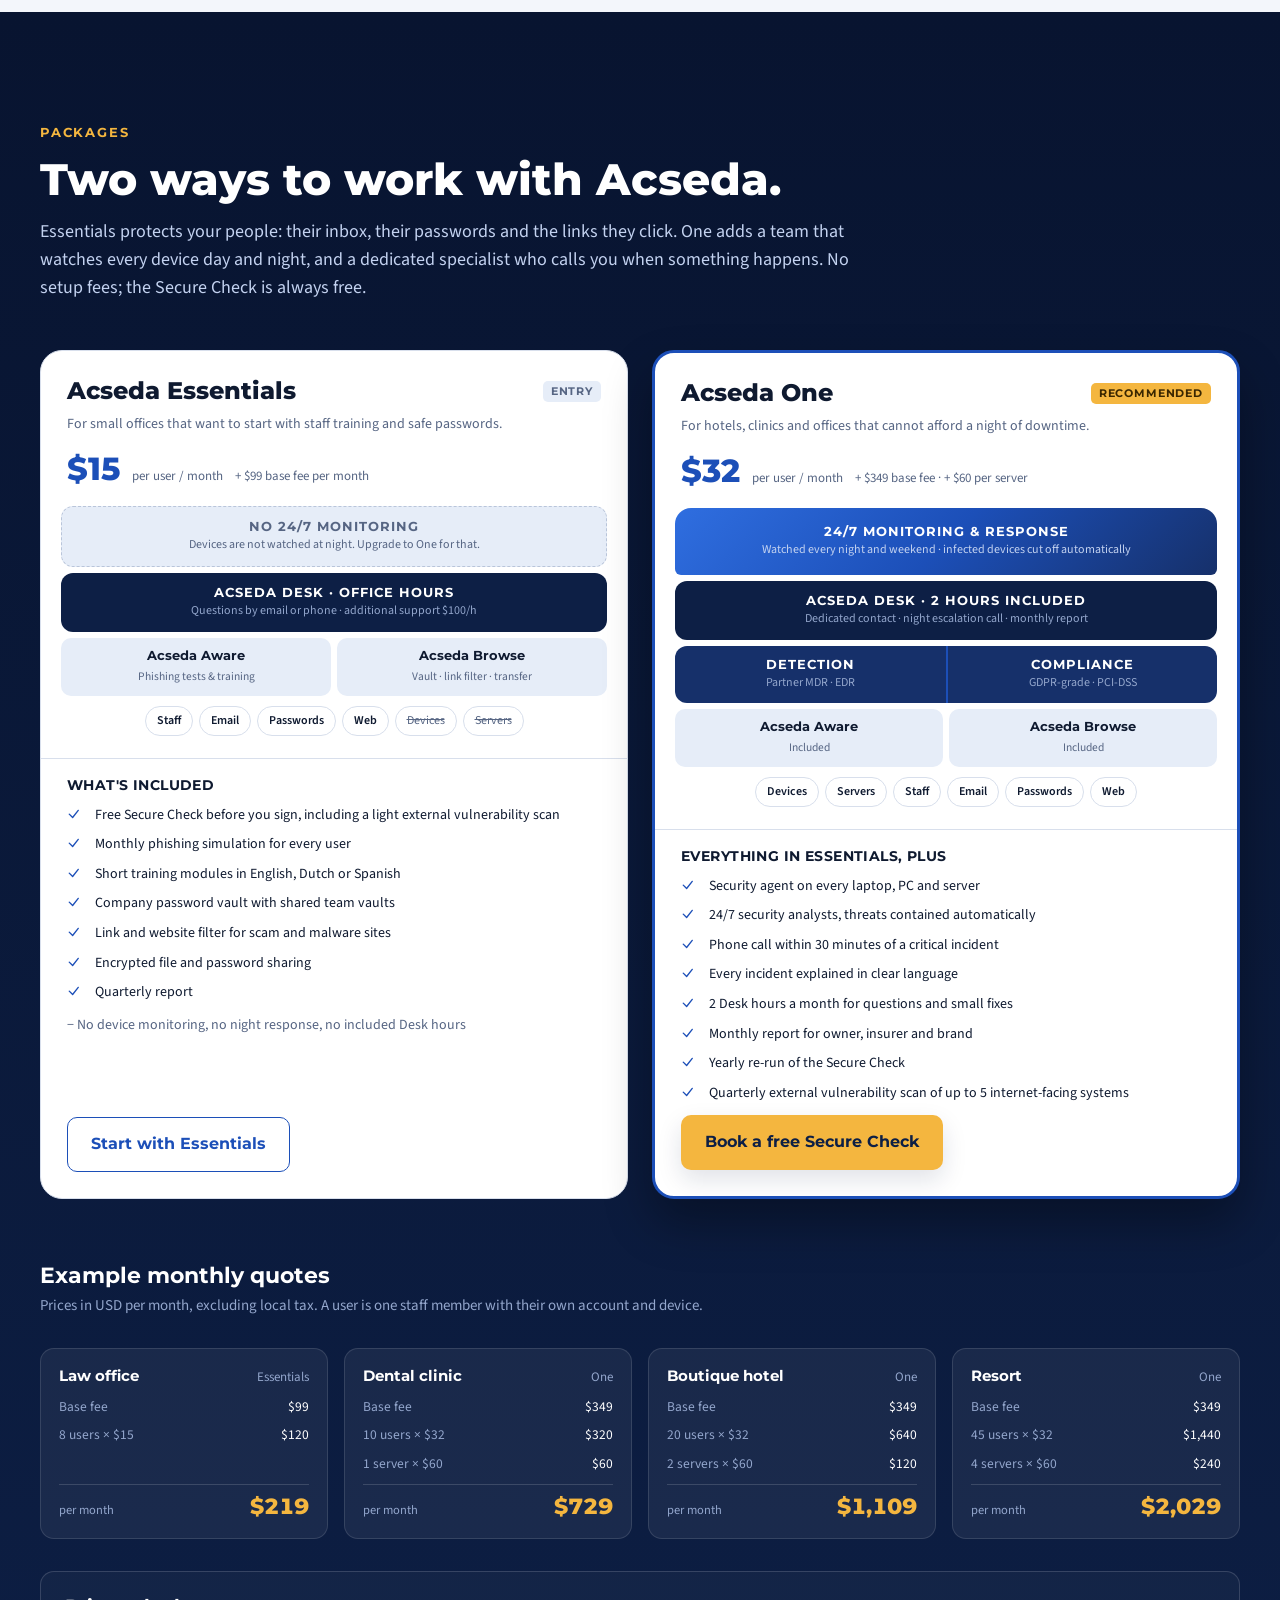
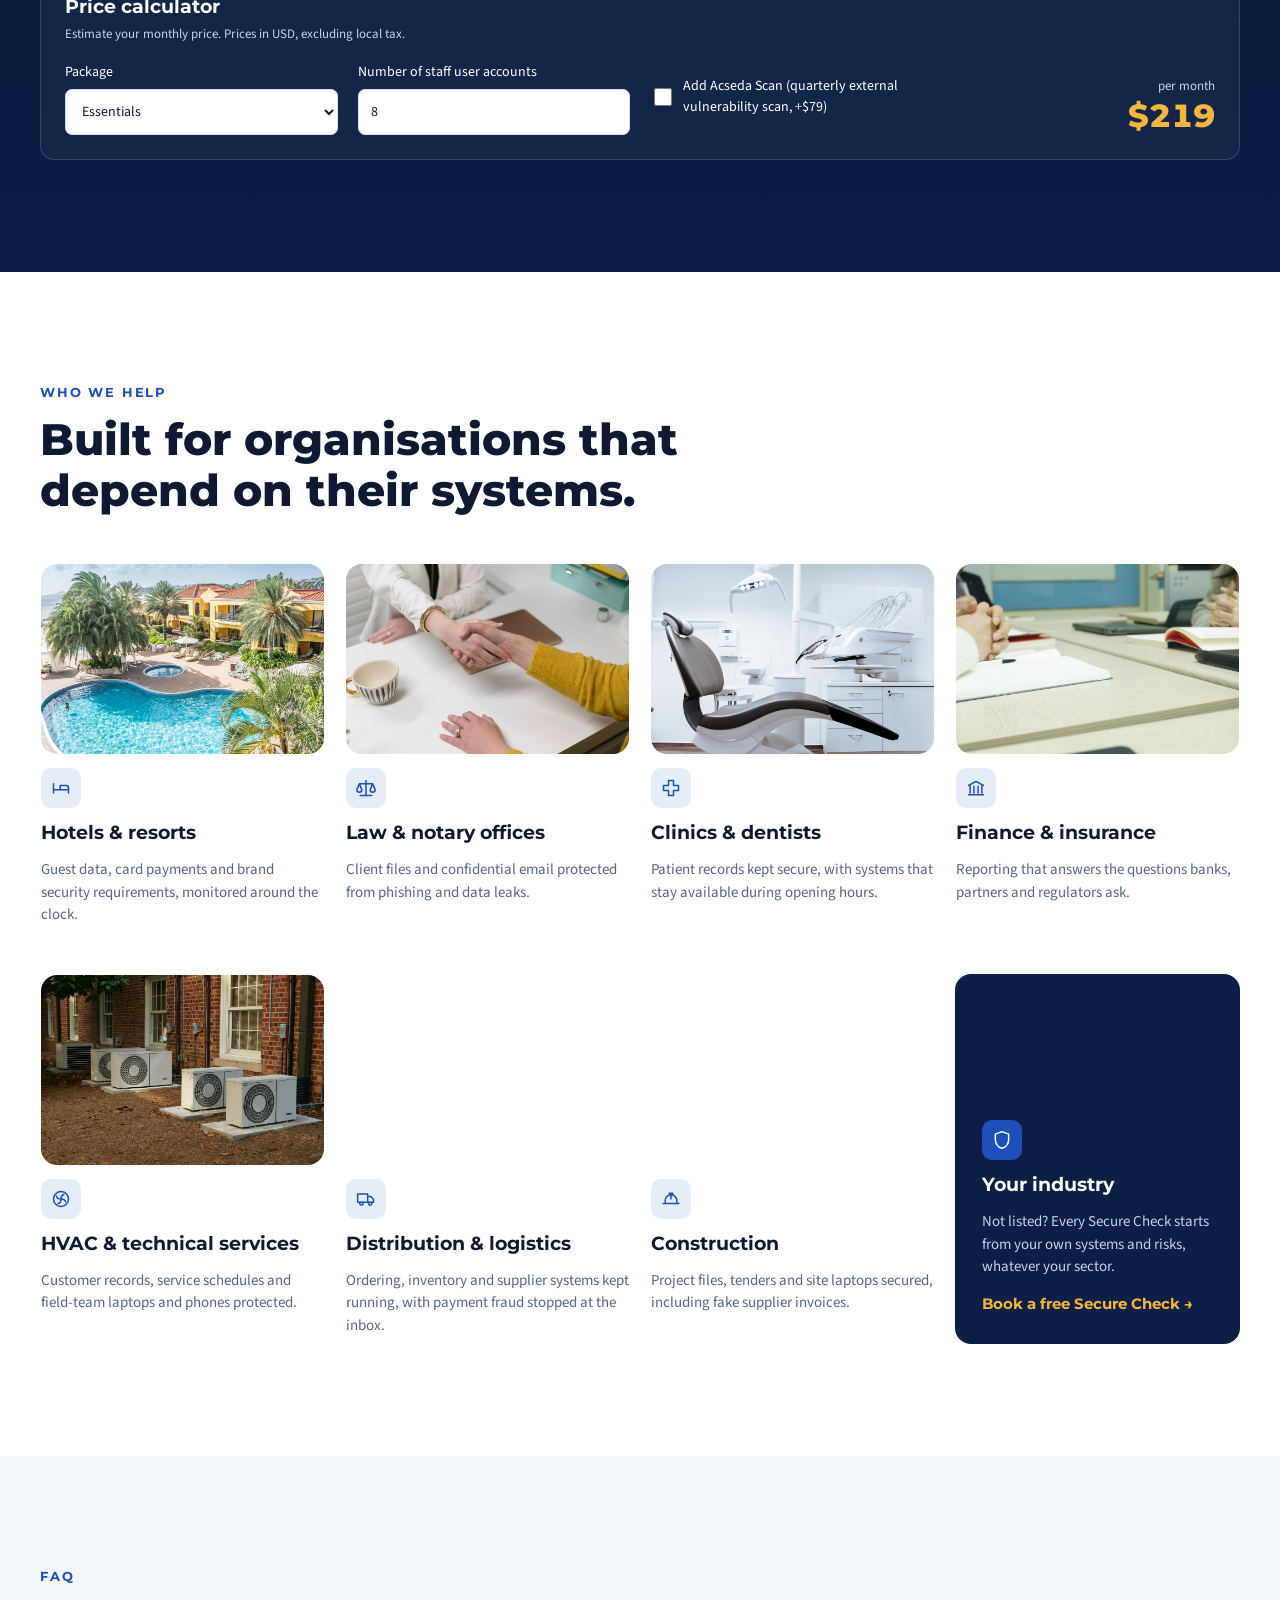
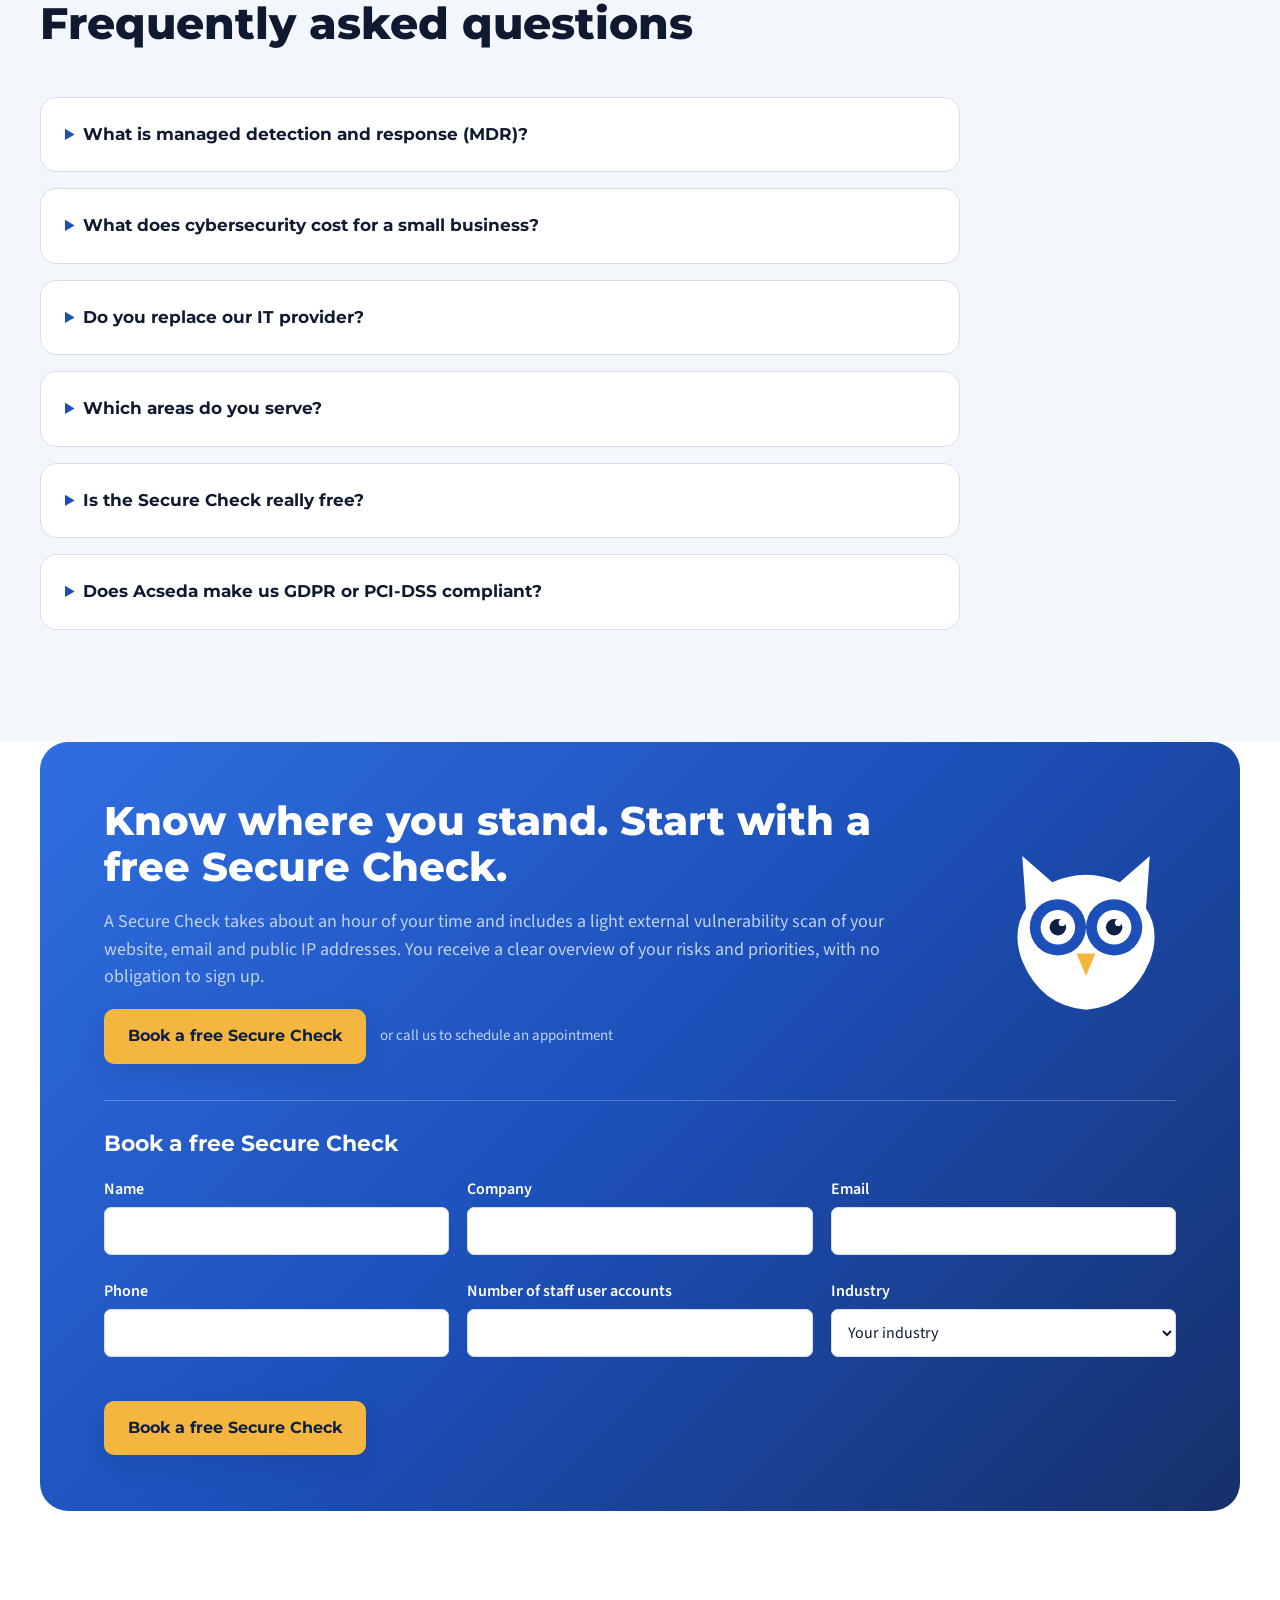
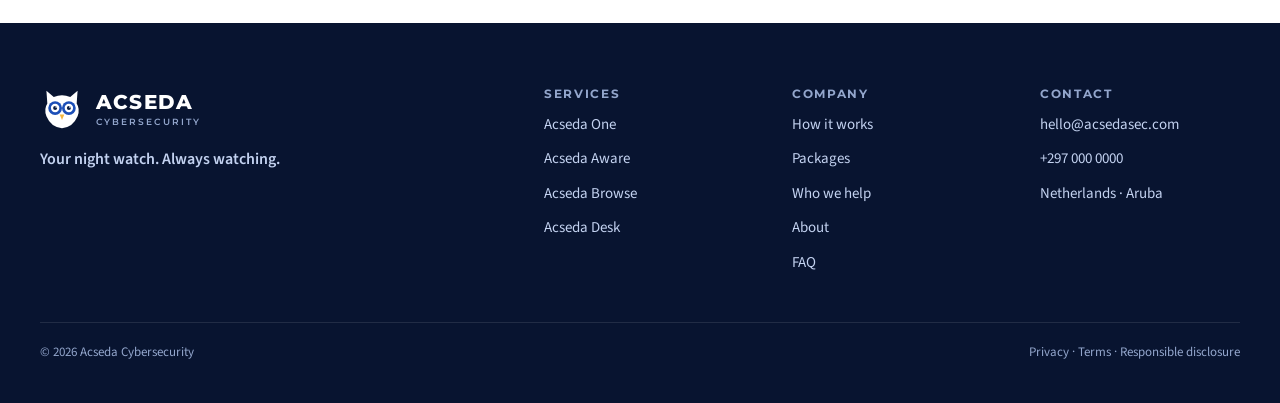
==== commit b3dcadd2: "fix(copy): threats counter, remote setup, optional scan, NL h1 Caribbean Co-Authored-By: Claude Sonn" ====
--- a/index.html
+++ b/index.html
@@ -67,7 +67,7 @@
           "name": "Which areas do you serve?",
           "acceptedAnswer": {
             "@type": "Answer",
-            "text": "Aruba, the rest of the Caribbean and the Netherlands. Setup and reviews are on site in Aruba and the Netherlands, and remote elsewhere. Support is in English and Dutch."
+            "text": "Aruba, the rest of the Caribbean and the Netherlands. Setup and reviews are done remotely. Support is in English and Dutch."
           }
         },
         {
@@ -75,7 +75,7 @@
           "name": "Is the Secure Check really free?",
           "acceptedAnswer": {
             "@type": "Answer",
-            "text": "Yes. It takes about an hour of your time and includes a light external vulnerability scan of your website, email domain and public IP addresses, run only with your written permission. It is a vulnerability scan, not a penetration test."
+            "text": "Yes. It takes about an hour of your time. Optionally, we can also run a light external vulnerability scan of your website, email domain and public IP addresses, only with your written permission. It is a vulnerability scan, not a penetration test."
           }
         },
         {
@@ -123,7 +123,7 @@
 </div>
 <div><strong><span data-count="30">30</span> min</strong><span>callback on critical alerts</span>
 </div>
-<div><strong>NL + Aruba</strong><span>specialist support in English and Dutch</span>
+<div><strong><span data-count="16">16</span>M+</strong><span>threats stopped across our partner network</span>
 </div>
 </div>
 </div>
@@ -352,9 +352,9 @@
 </p><span class="step-when">Within 2 days</span>
 </li>
 <li class="step reveal"><span class="step-number">3</span>
-<h3>Setup on site or remote
-</h3>
-<p class="">We install the agents, roll out the vault and filter, and brief your staff. Setup is on site in Aruba and the Netherlands, and remote elsewhere.
+<h3>Setup and reviews
+</h3>
+<p class="">Done remotely: we install the agents, roll out the vault and filter, brief your staff and review your results with you.
 </p><span class="step-when">Week 2–3</span>
 </li>
 <li class="step reveal"><span class="step-number">4</span>
@@ -884,11 +884,11 @@
 </details>
 <details class="faq-card">
 <summary>Which areas do you serve?</summary>
-<p>Aruba, the rest of the Caribbean and the Netherlands. Setup and reviews are on site in Aruba and the Netherlands, and remote elsewhere. Support is in English and Dutch.</p>
+<p>Aruba, the rest of the Caribbean and the Netherlands. Setup and reviews are done remotely. Support is in English and Dutch.</p>
 </details>
 <details class="faq-card">
 <summary>Is the Secure Check really free?</summary>
-<p>Yes. It takes about an hour of your time and includes a light external vulnerability scan of your website, email domain and public IP addresses, run only with your written permission. It is a vulnerability scan, not a penetration test.</p>
+<p>Yes. It takes about an hour of your time. Optionally, we can also run a light external vulnerability scan of your website, email domain and public IP addresses, only with your written permission. It is a vulnerability scan, not a penetration test.</p>
 </details>
 <details class="faq-card">
 <summary>Does Acseda make us GDPR or PCI-DSS compliant?</summary>
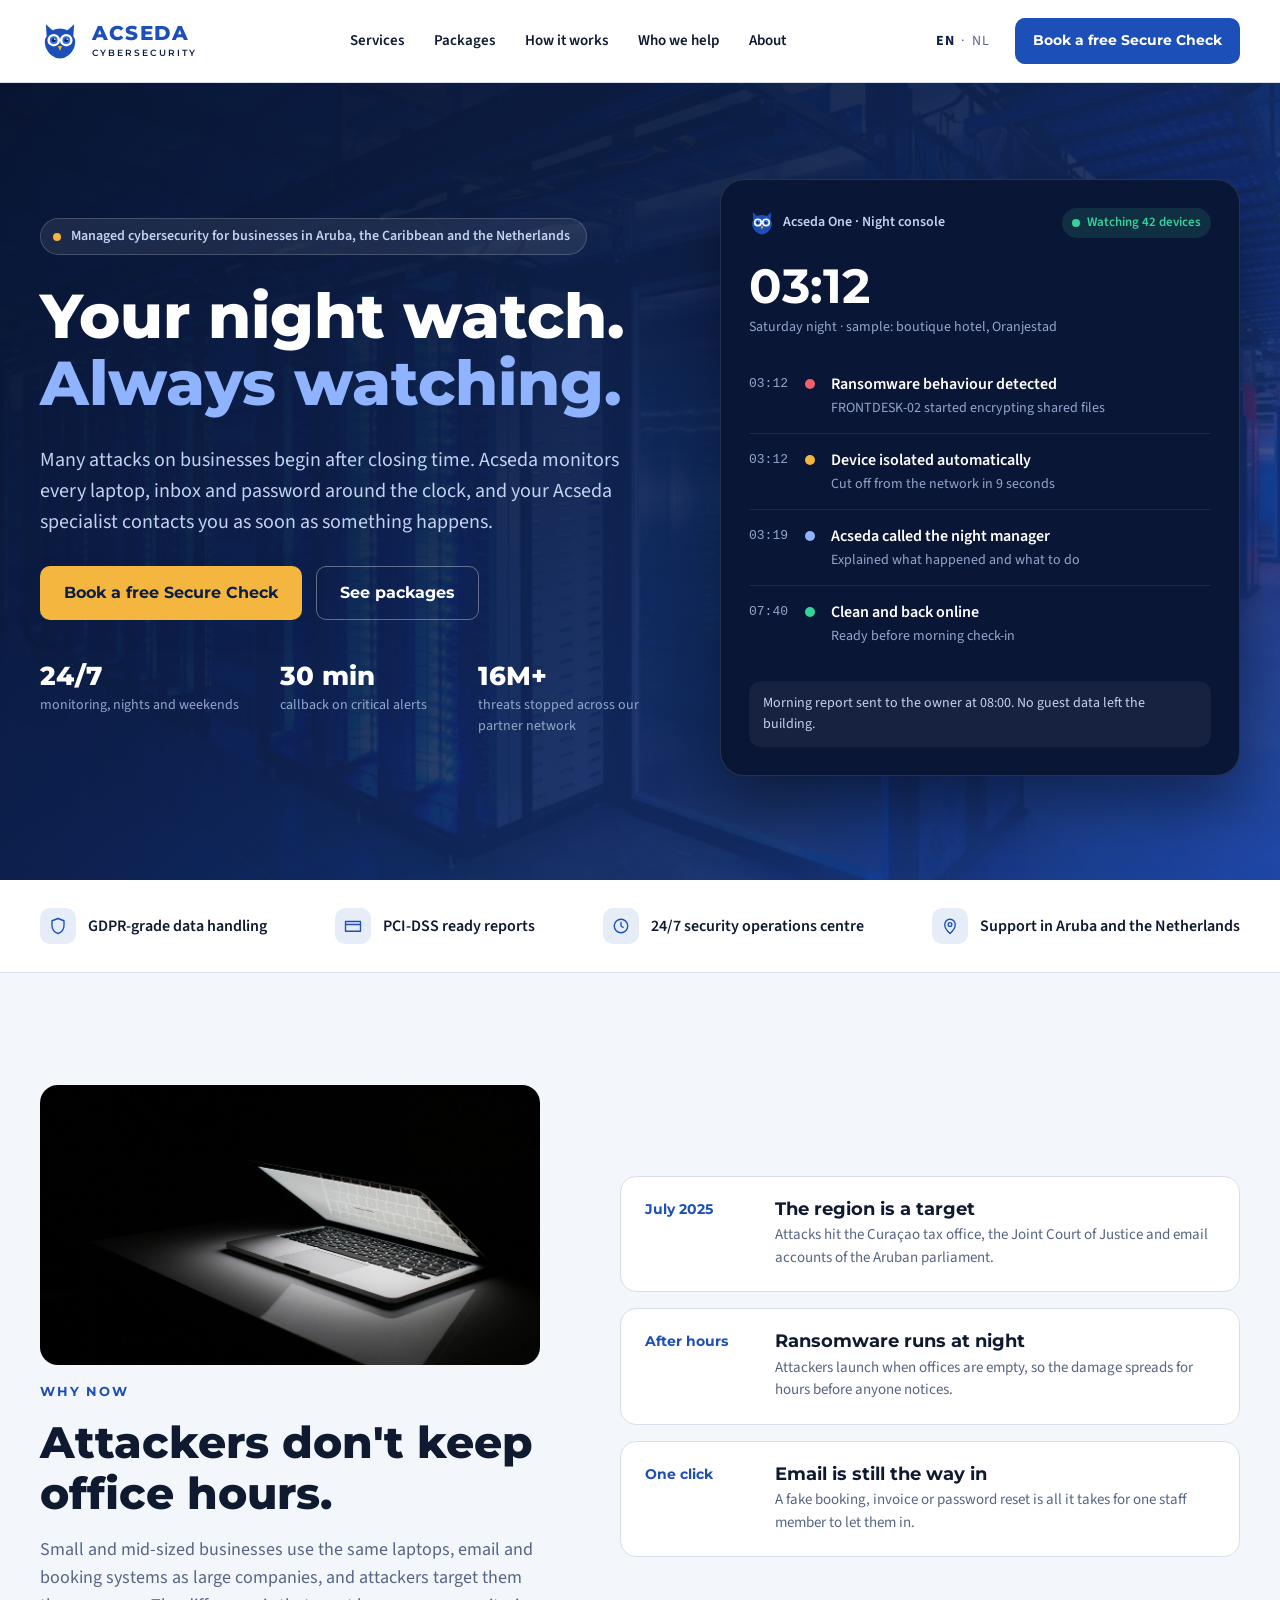
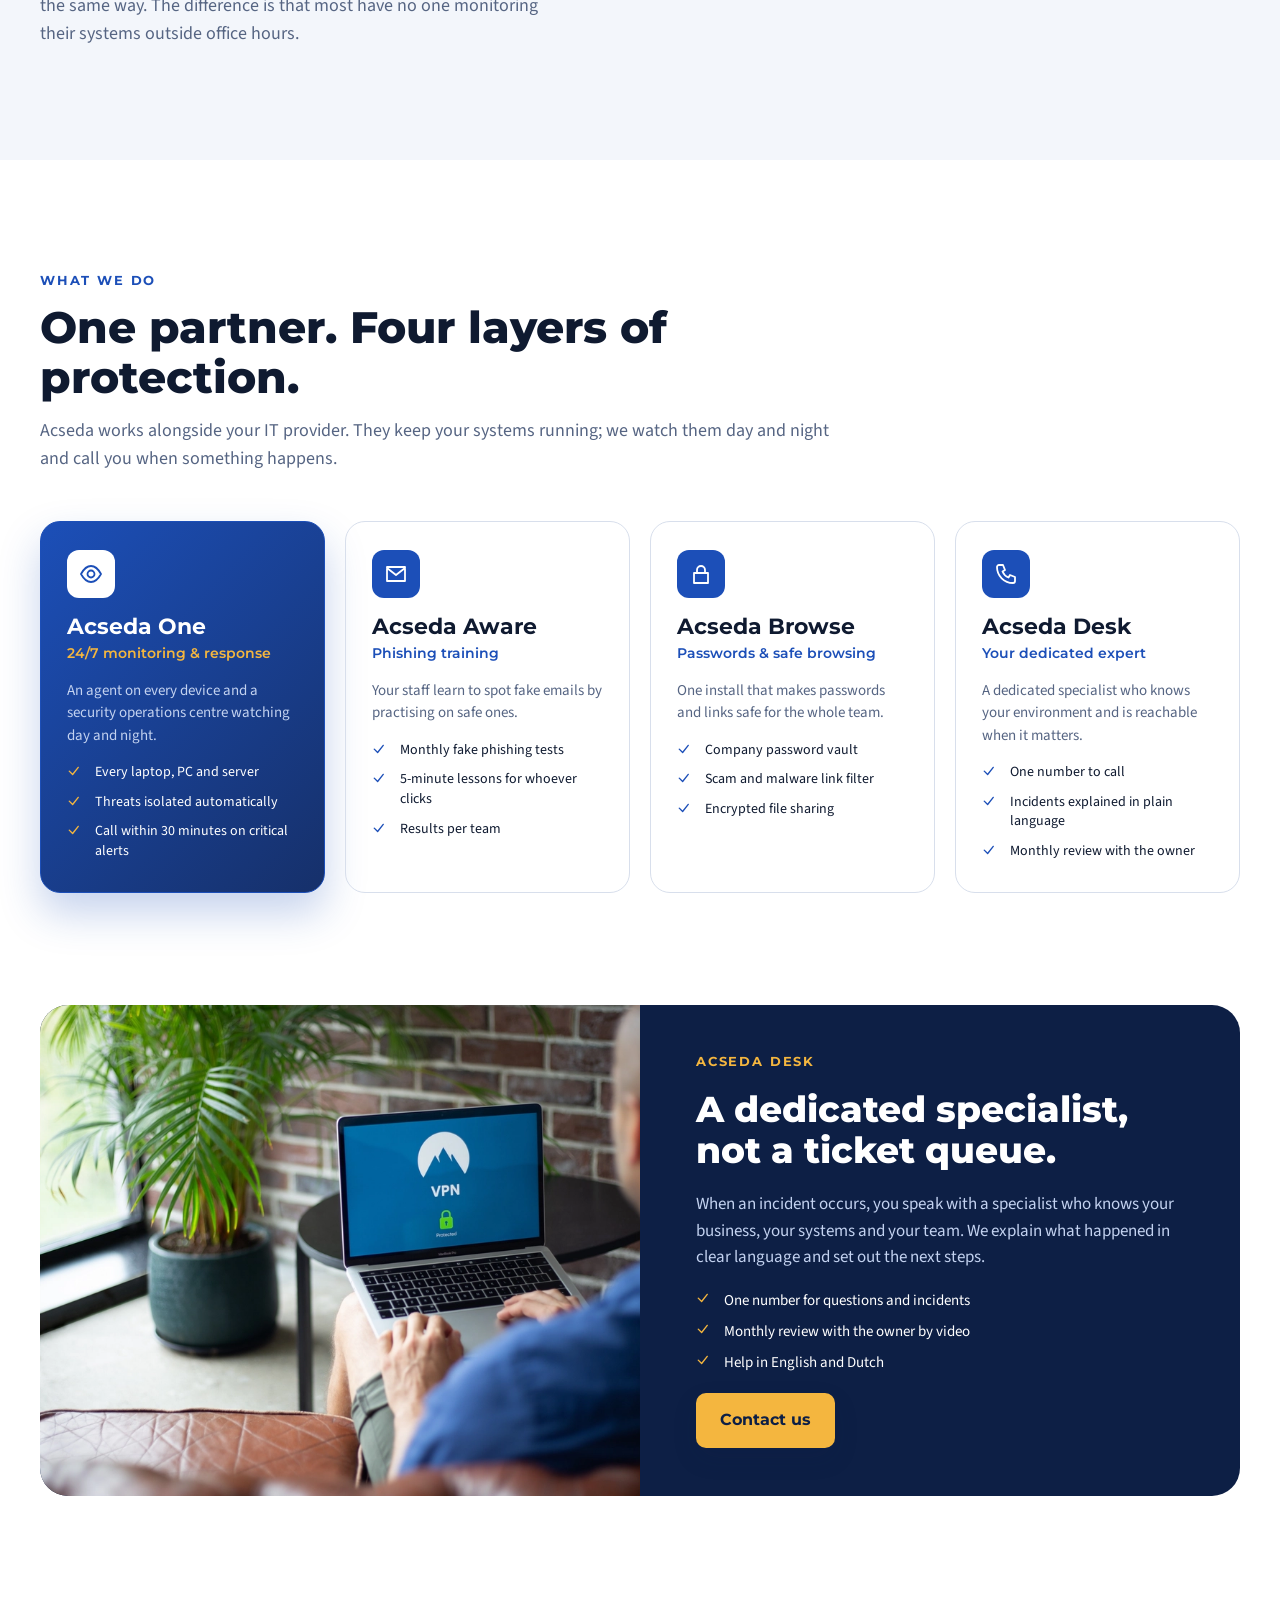
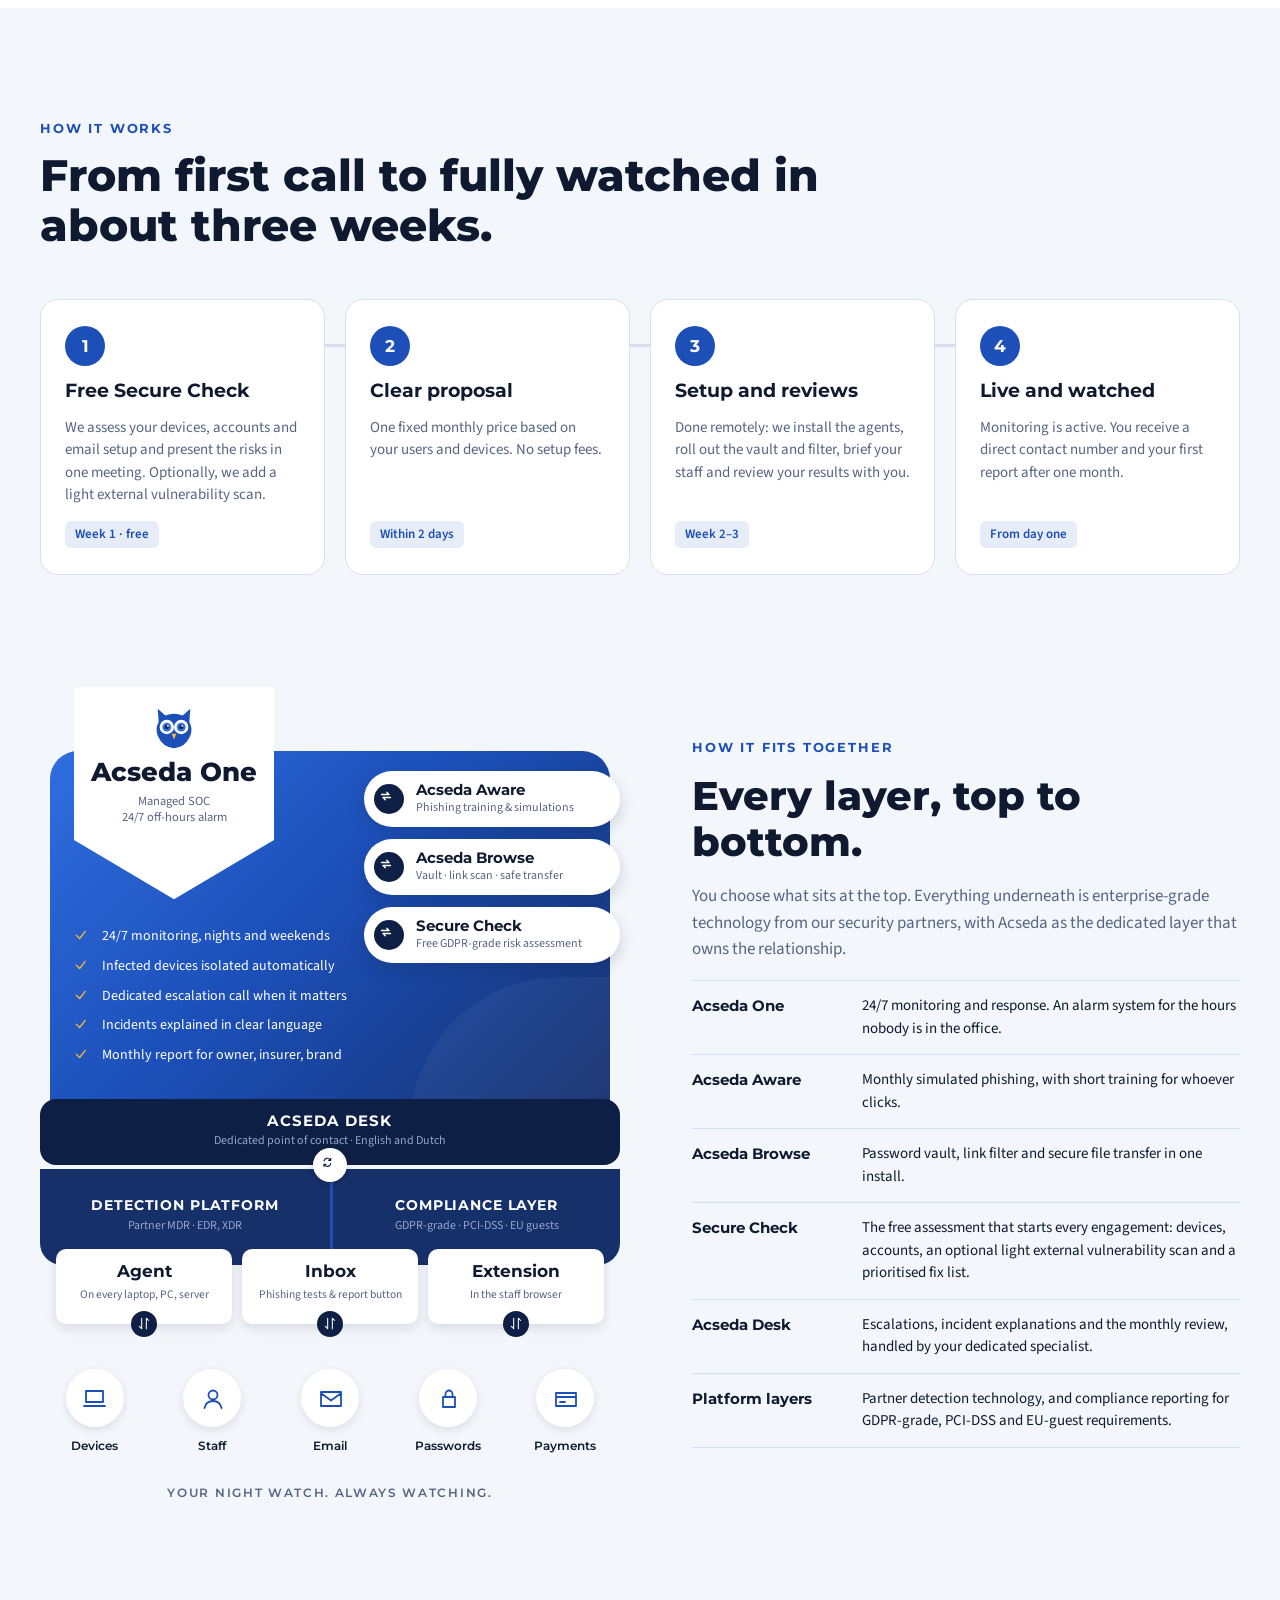
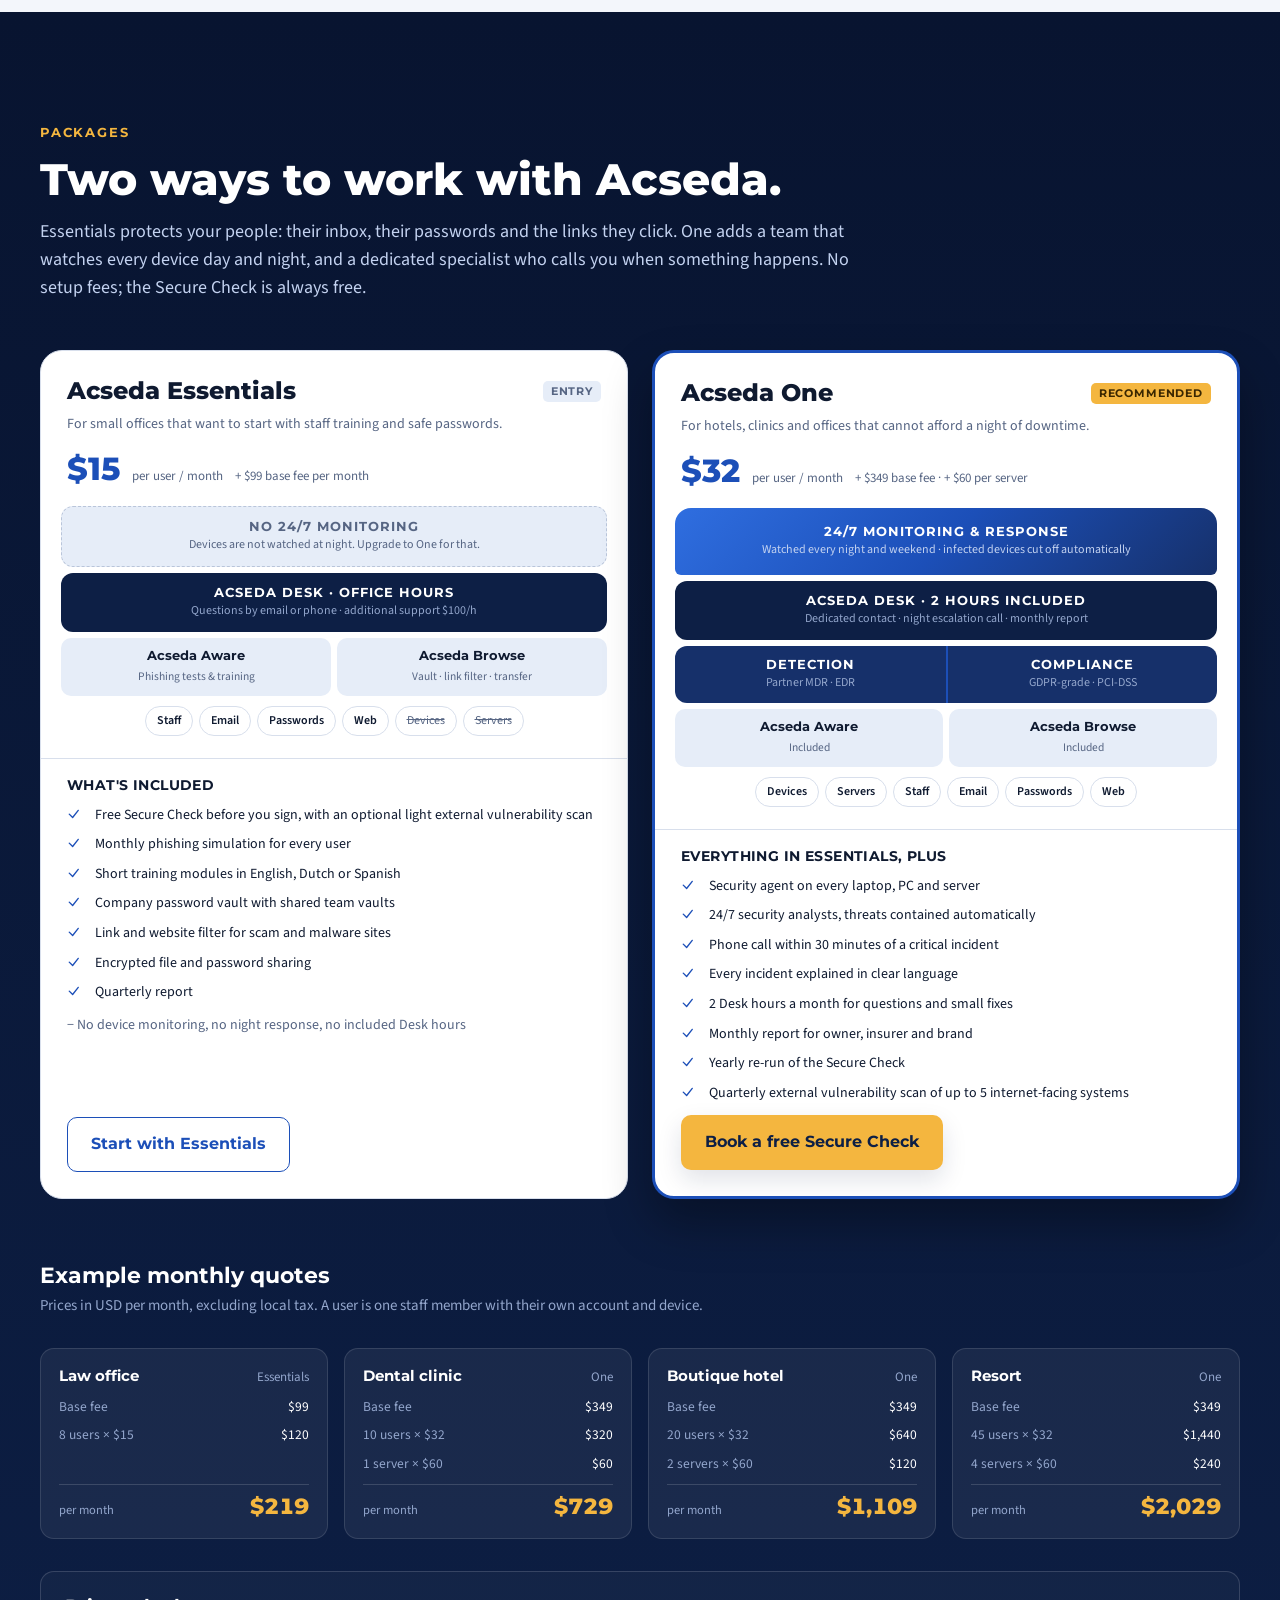
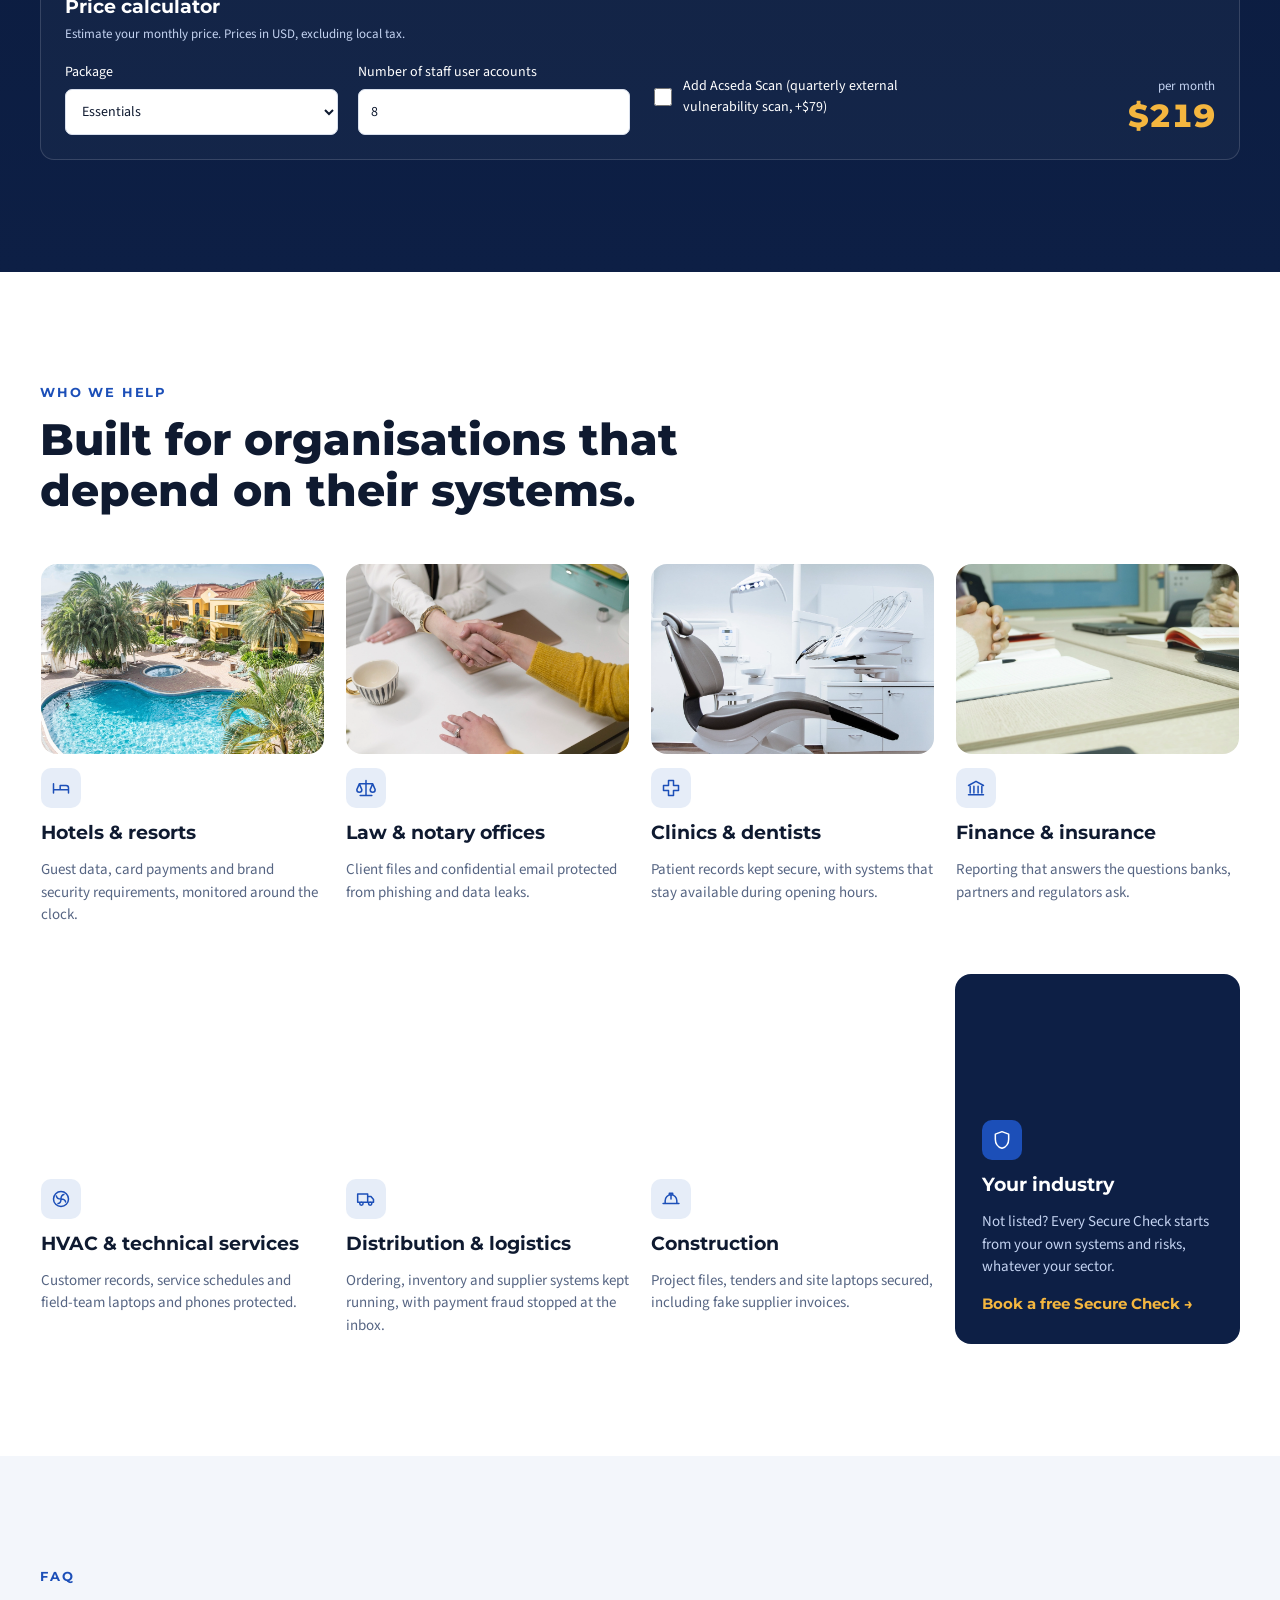
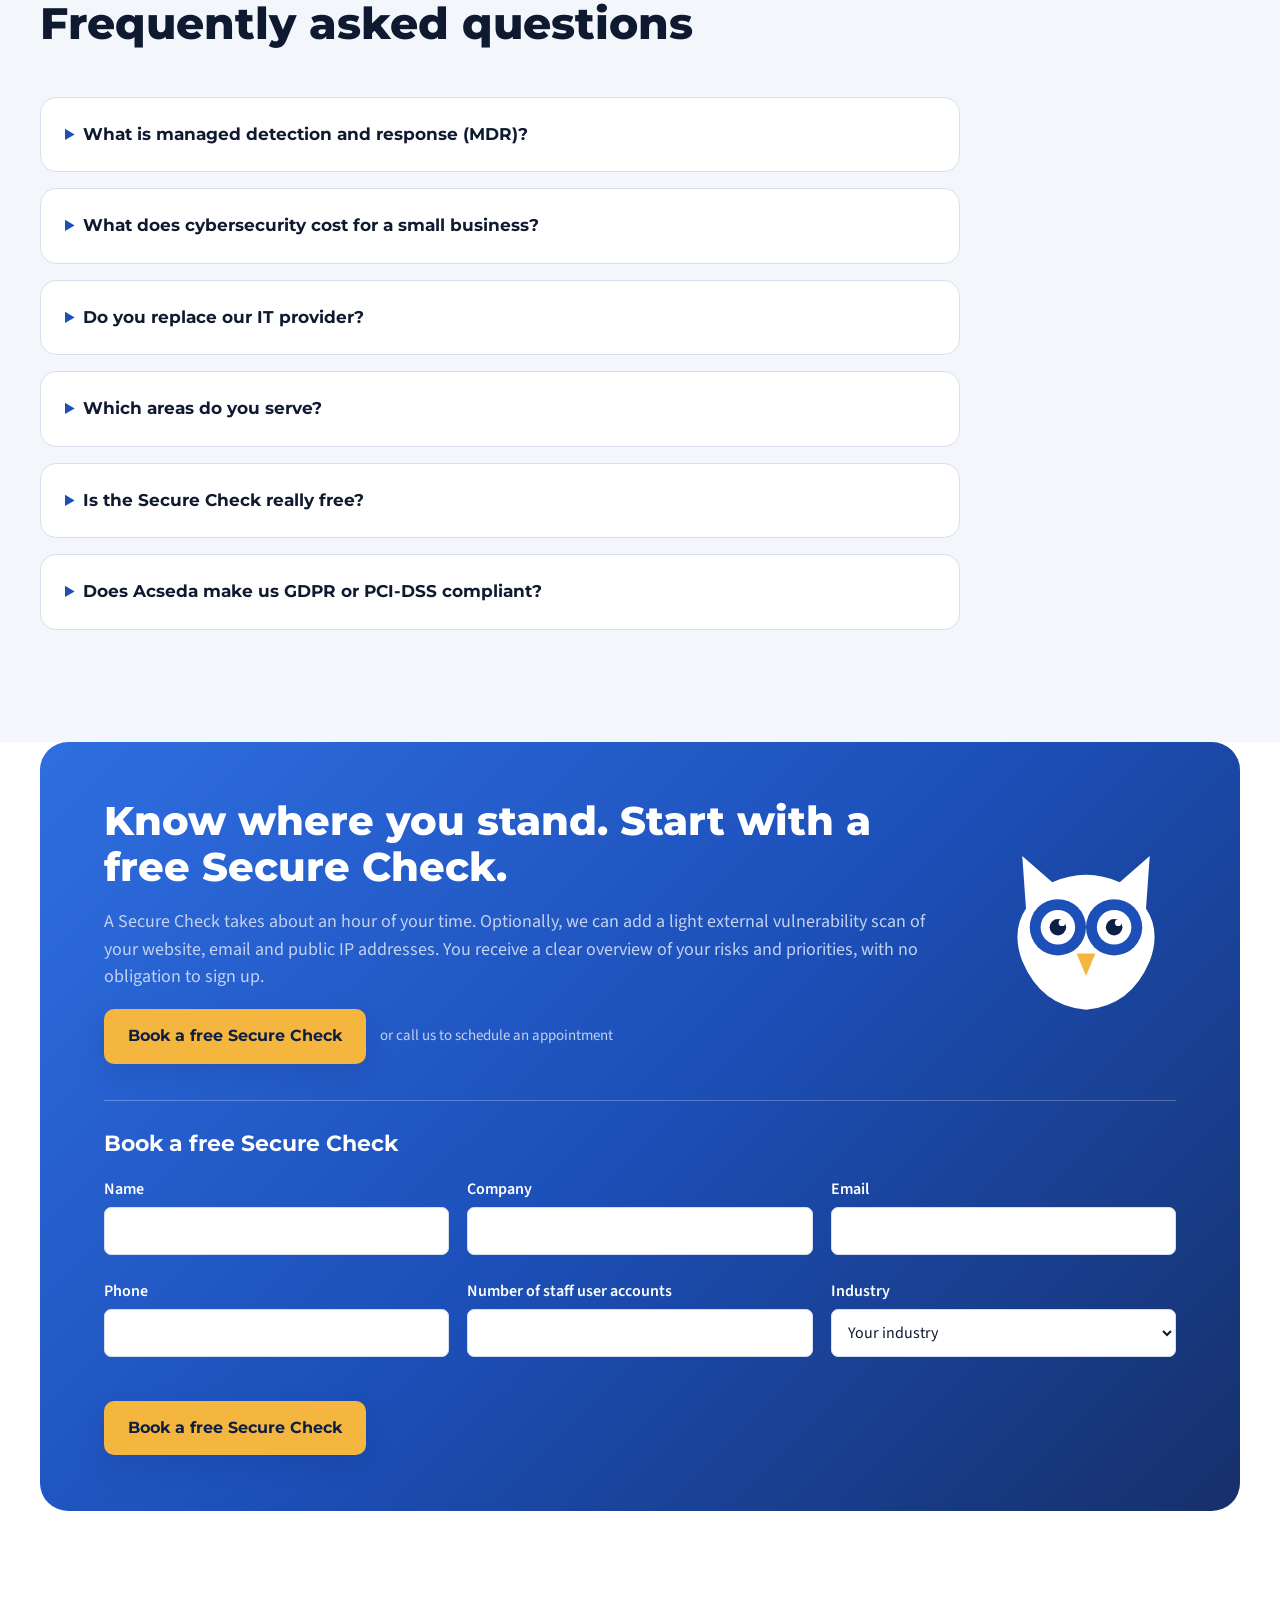
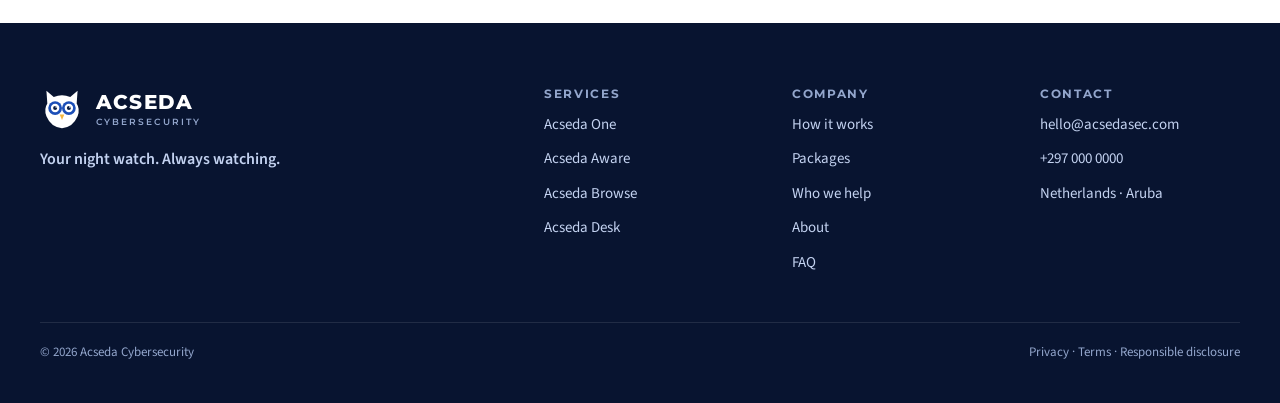
==== commit 351e240f: "fix(copy): optional scan everywhere, video reviews, NL Caribbean wording Co-Authored-By: Claude Sonn" ====
--- a/index.html
+++ b/index.html
@@ -318,7 +318,7 @@
 <ul class="checks">
 <li><svg viewBox="0 0 24 24" width="24" height="24" aria-hidden="true"><path d="M3 9.5 7.5 14 15 4.5" fill="none" stroke="currentColor" stroke-width="1.8" stroke-linecap="round" stroke-linejoin="round"/></svg><span>One number for questions and incidents</span>
 </li>
-<li><svg viewBox="0 0 24 24" width="24" height="24" aria-hidden="true"><path d="M3 9.5 7.5 14 15 4.5" fill="none" stroke="currentColor" stroke-width="1.8" stroke-linecap="round" stroke-linejoin="round"/></svg><span>Monthly review with the owner, in person or by video</span>
+<li><svg viewBox="0 0 24 24" width="24" height="24" aria-hidden="true"><path d="M3 9.5 7.5 14 15 4.5" fill="none" stroke="currentColor" stroke-width="1.8" stroke-linecap="round" stroke-linejoin="round"/></svg><span>Monthly review with the owner by video</span>
 </li>
 <li><svg viewBox="0 0 24 24" width="24" height="24" aria-hidden="true"><path d="M3 9.5 7.5 14 15 4.5" fill="none" stroke="currentColor" stroke-width="1.8" stroke-linecap="round" stroke-linejoin="round"/></svg><span>Help in English and Dutch</span>
 </li>
@@ -342,7 +342,7 @@
 <li class="step reveal"><span class="step-number">1</span>
 <h3>Free Secure Check
 </h3>
-<p class="">We assess your devices, accounts and email setup, run a light external vulnerability scan, and present the risks in one meeting.
+<p class="">We assess your devices, accounts and email setup and present the risks in one meeting. Optionally, we add a light external vulnerability scan.
 </p><span class="step-when">Week 1  ·  free</span>
 </li>
 <li class="step reveal"><span class="step-number">2</span>
@@ -502,7 +502,7 @@
 <div tabindex="0" data-layer="check" class="legend-row reveal">
 <dt>Secure Check
 </dt>
-<dd>The free assessment that starts every engagement: devices, accounts, a light external vulnerability scan and a prioritised fix list.
+<dd>The free assessment that starts every engagement: devices, accounts, an optional light external vulnerability scan and a prioritised fix list.
 </dd>
 </div>
 <div tabindex="0" data-layer="desk" class="legend-row reveal">
@@ -571,7 +571,7 @@
 <h4>WHAT'S INCLUDED
 </h4>
 <ul class="checks">
-<li><svg viewBox="0 0 24 24" width="24" height="24" aria-hidden="true"><path d="M3 9.5 7.5 14 15 4.5" fill="none" stroke="currentColor" stroke-width="1.8" stroke-linecap="round" stroke-linejoin="round"/></svg><span>Free Secure Check before you sign, including a light external vulnerability scan</span>
+<li><svg viewBox="0 0 24 24" width="24" height="24" aria-hidden="true"><path d="M3 9.5 7.5 14 15 4.5" fill="none" stroke="currentColor" stroke-width="1.8" stroke-linecap="round" stroke-linejoin="round"/></svg><span>Free Secure Check before you sign, with an optional light external vulnerability scan</span>
 </li>
 <li><svg viewBox="0 0 24 24" width="24" height="24" aria-hidden="true"><path d="M3 9.5 7.5 14 15 4.5" fill="none" stroke="currentColor" stroke-width="1.8" stroke-linecap="round" stroke-linejoin="round"/></svg><span>Monthly phishing simulation for every user</span>
 </li>
@@ -904,7 +904,7 @@
 <div>
 <h2>Know where you stand. Start with a free Secure Check.
 </h2>
-<p class="">A Secure Check takes about an hour of your time and includes a light external vulnerability scan of your website, email and public IP addresses. You receive a clear overview of your risks and priorities, with no obligation to sign up.
+<p class="">A Secure Check takes about an hour of your time. Optionally, we can add a light external vulnerability scan of your website, email and public IP addresses. You receive a clear overview of your risks and priorities, with no obligation to sign up.
 </p>
 <div class="contact-actions"><a class="button primary" href="#contact">Book a free Secure Check</a><span>or <a href="tel:+2970000000">call us to schedule an appointment</a></span>
 </div>
